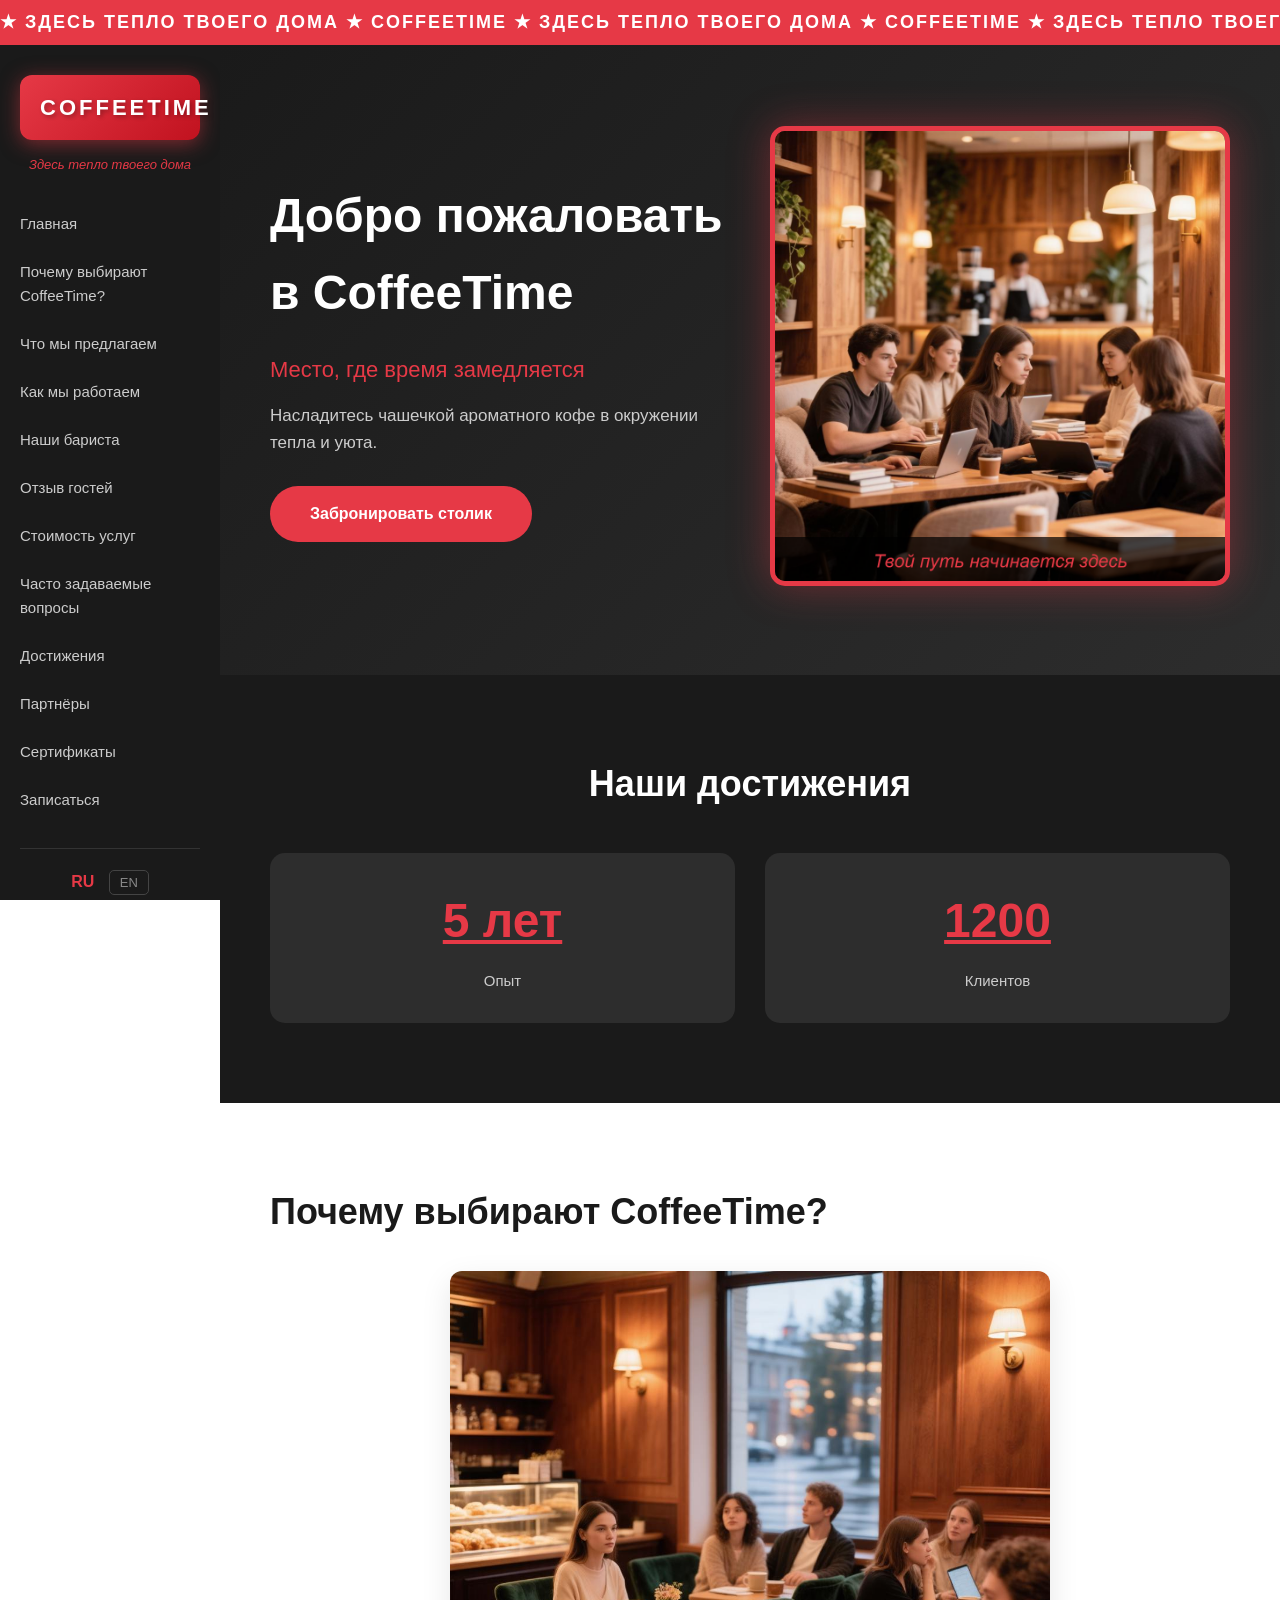
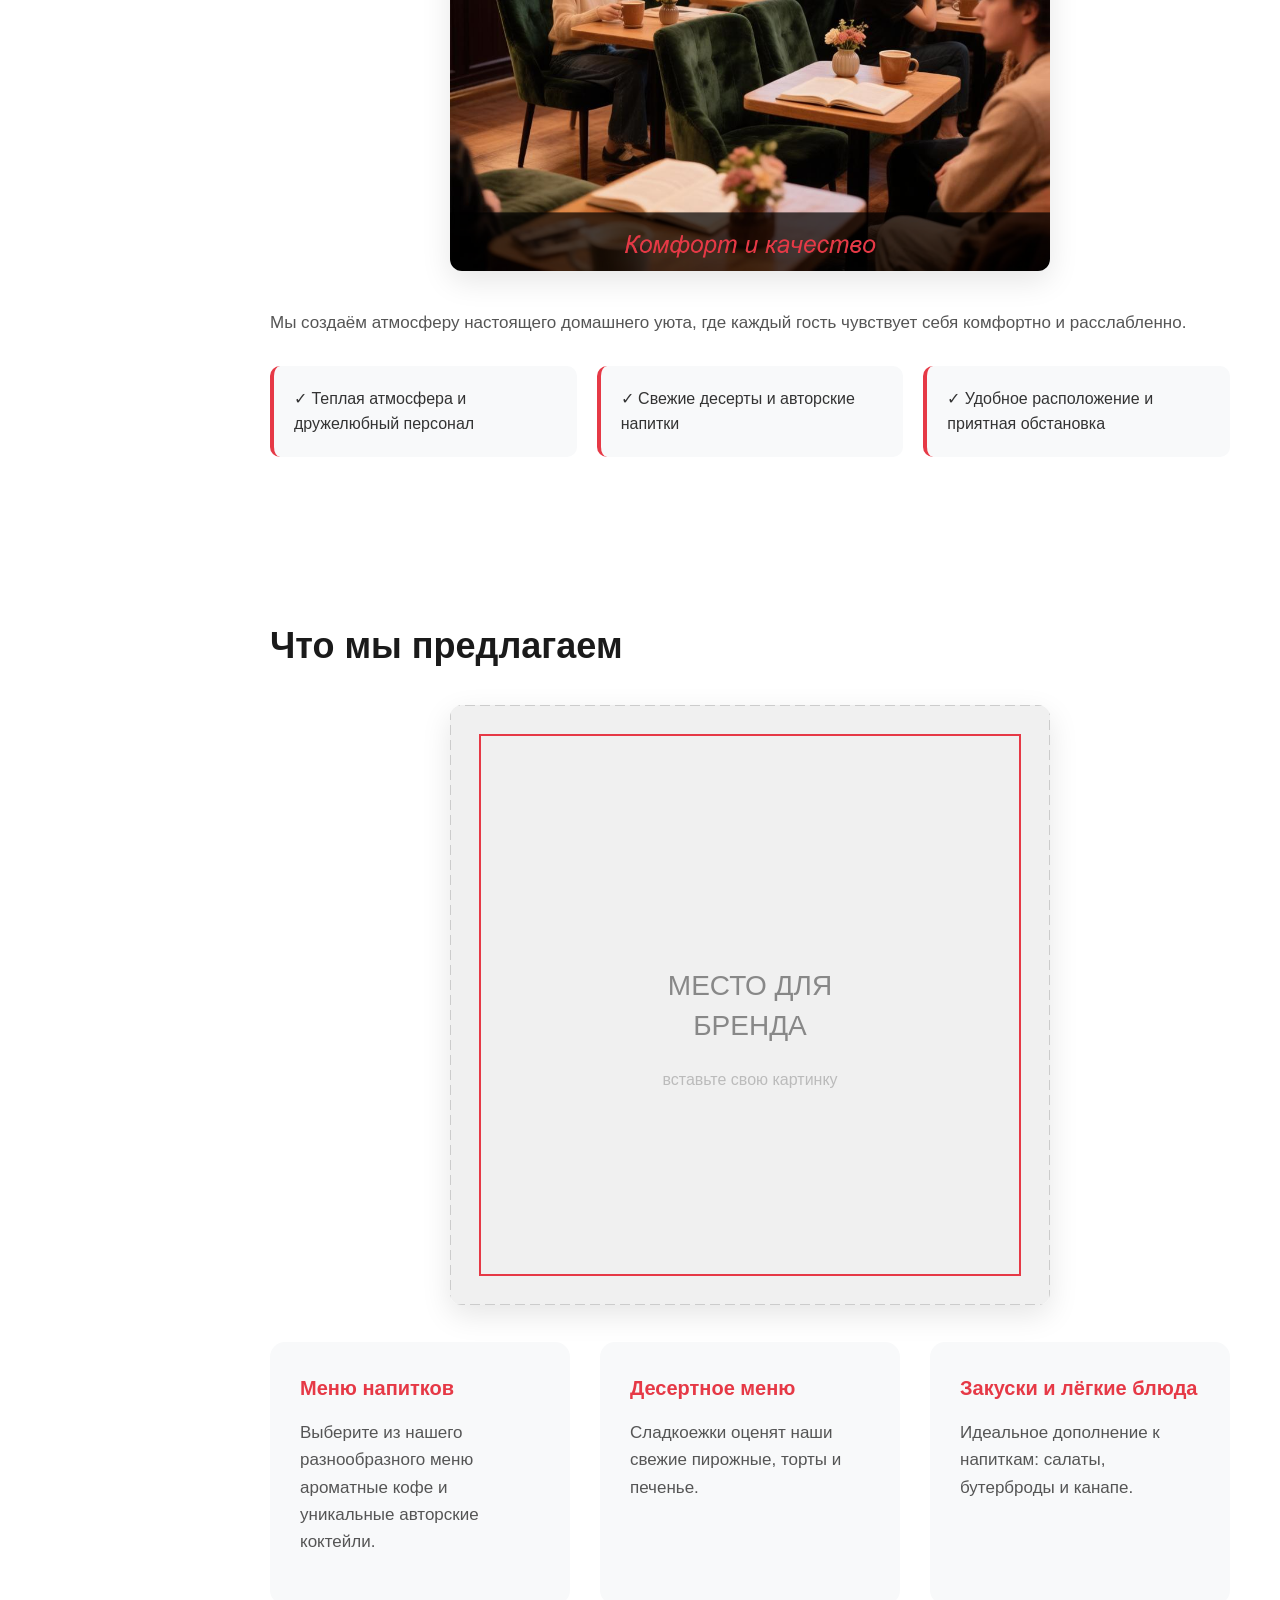
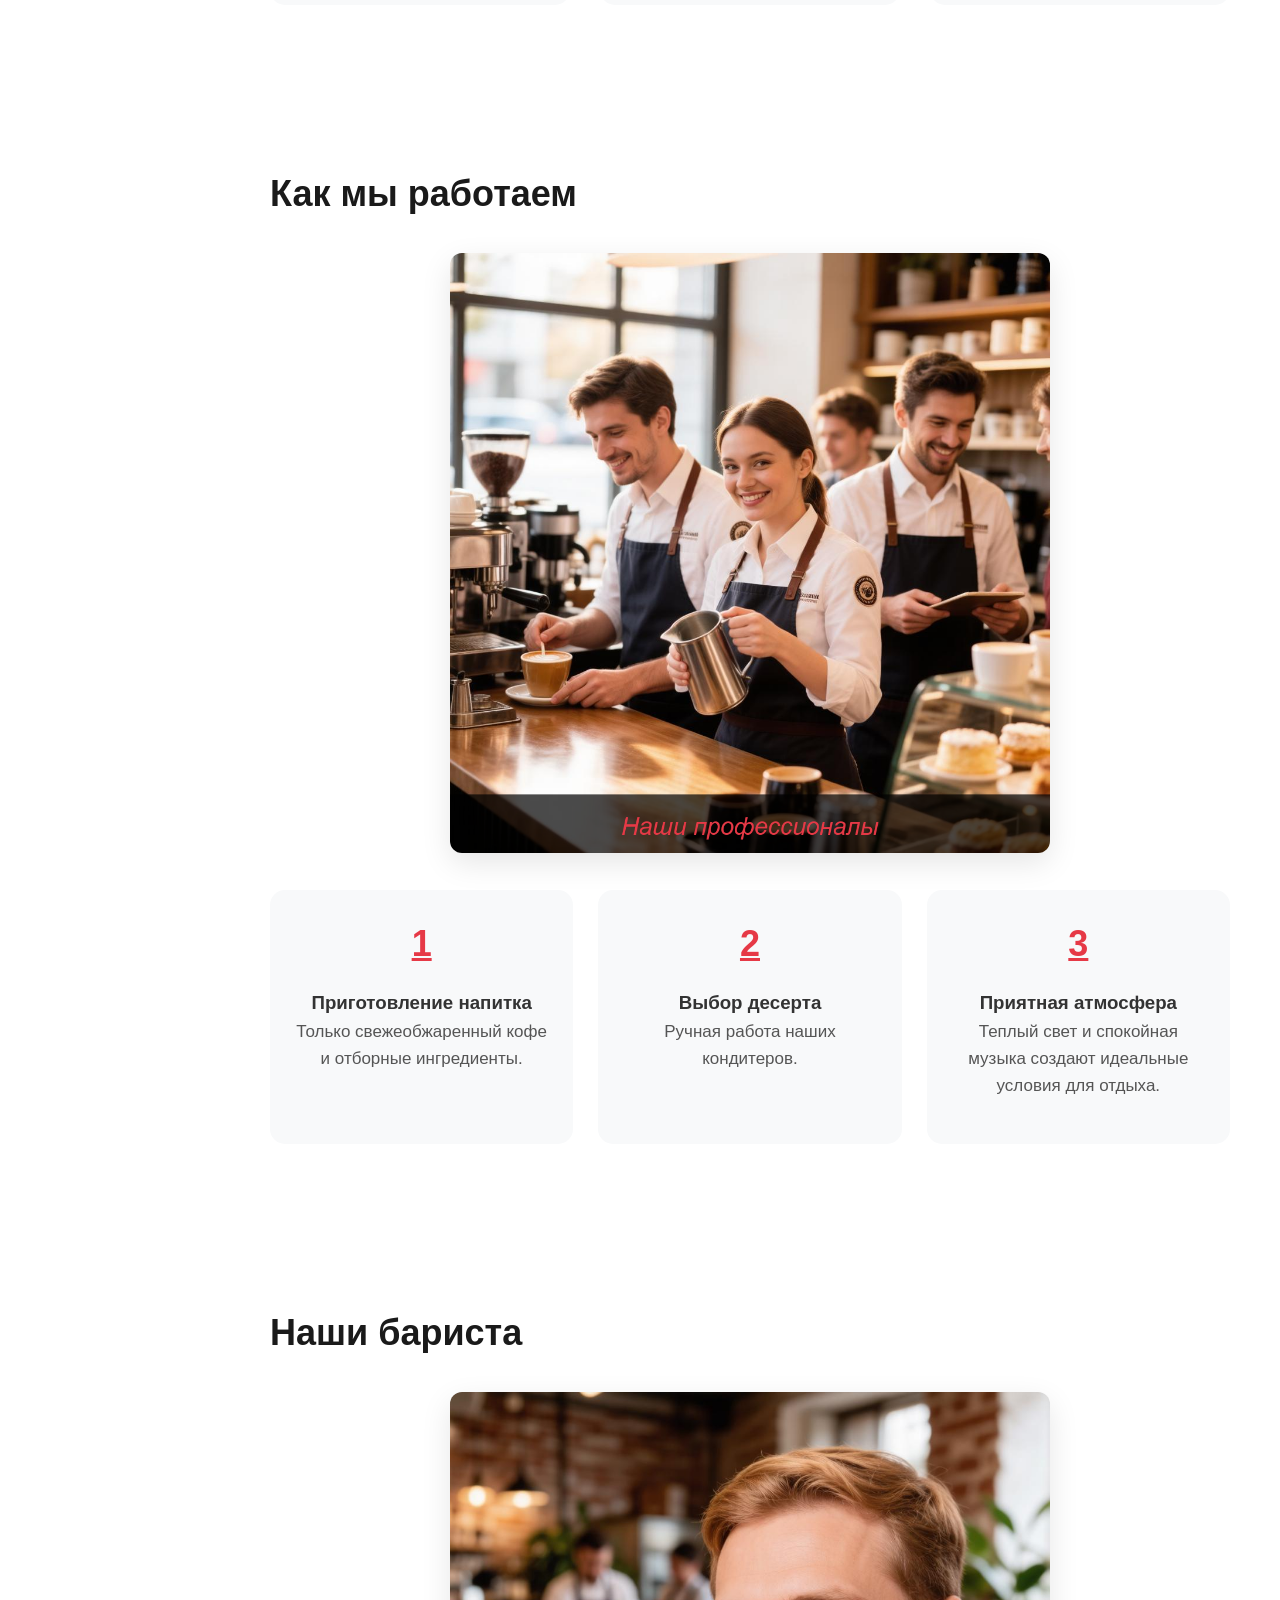
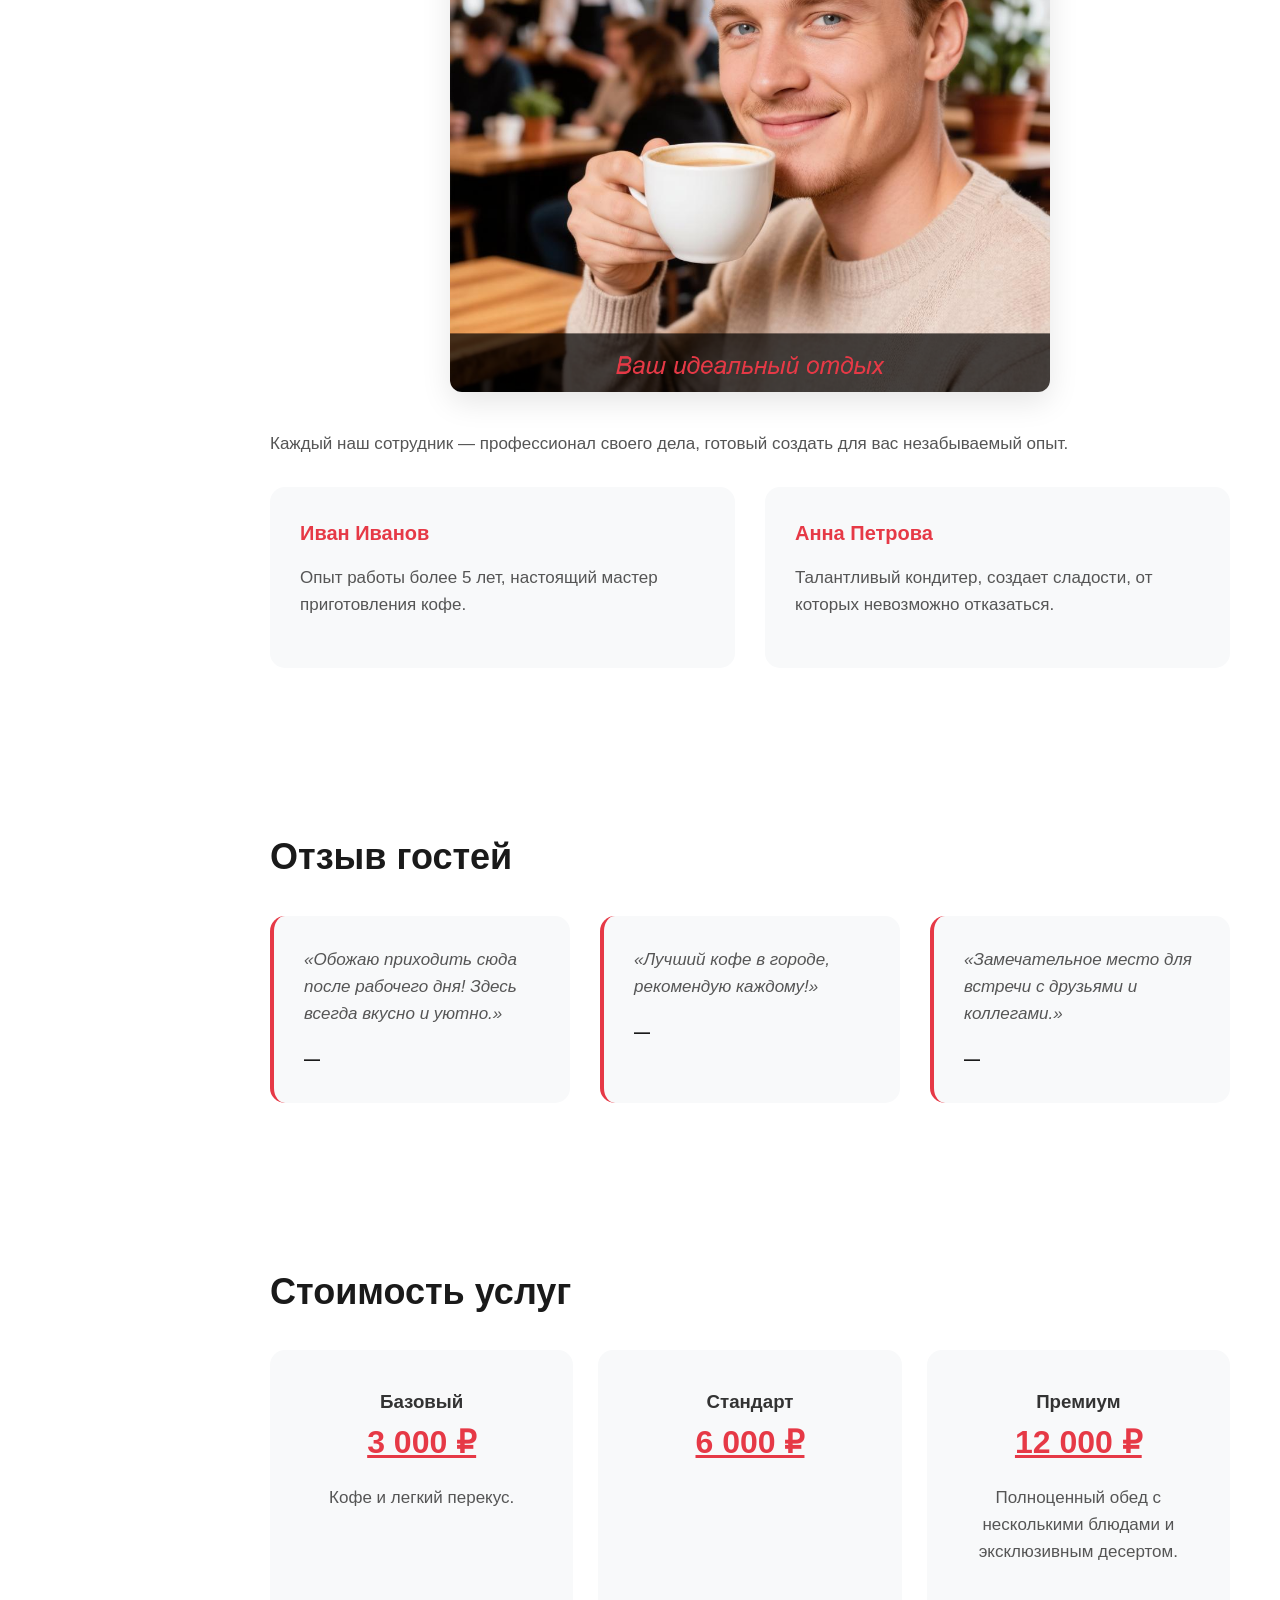
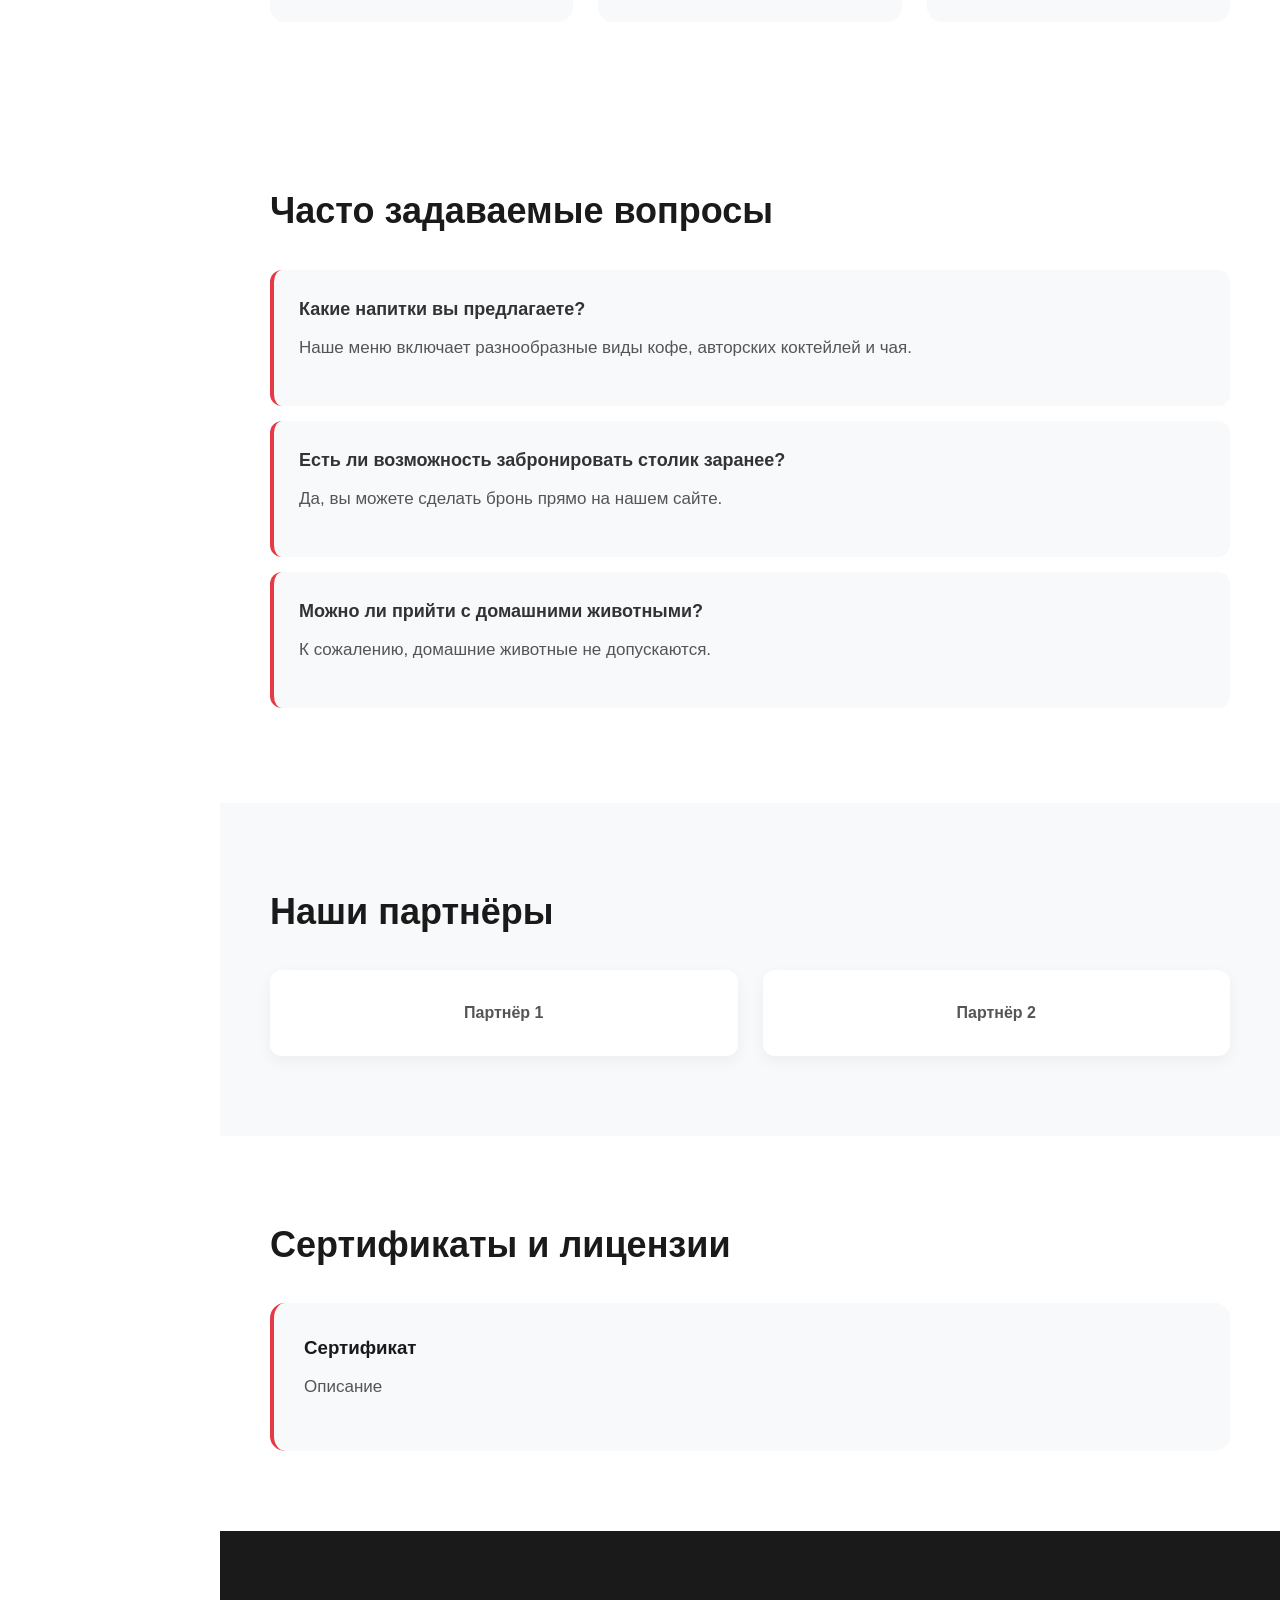
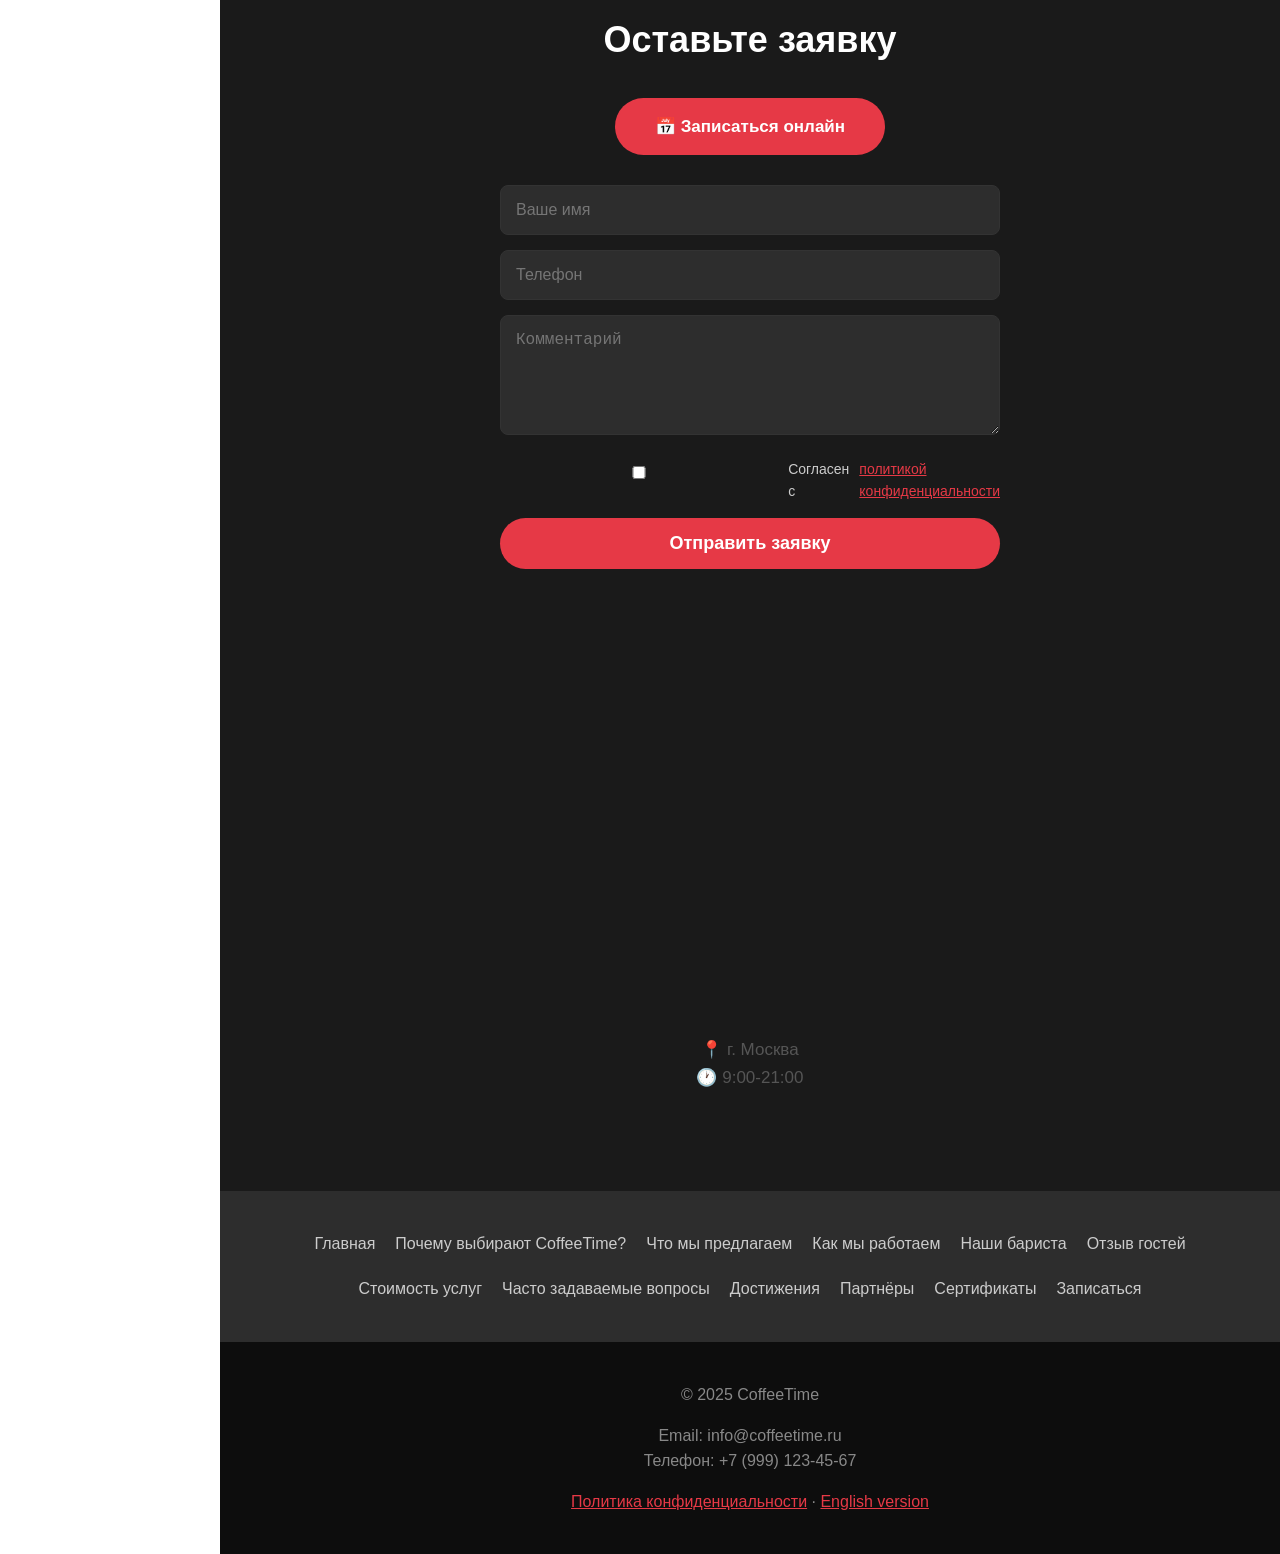
==== index.html @ 86889128 "Deploy" ====
<!DOCTYPE html>
<html lang="ru">
<head>
<meta charset="UTF-8">
<meta name="viewport" content="width=device-width, initial-scale=1.0">
<title>Кофейня CoffeeTime — уют и вкусные напитки</title>
<meta name="description" content="Уютная кофейня CoffeeTime приглашает насладиться ароматным кофе и свежими десертами.">
<link rel="icon" href="favicon.svg" type="image/svg+xml">
<link rel="stylesheet" href="style.css">
</head>
<body>

    <div class="ticker-wrap">
        <div class="ticker">
            <span class="ticker-item">★ Здесь тепло твоего дома ★ CoffeeTime ★ Здесь тепло твоего дома ★ CoffeeTime ★ Здесь тепло твоего дома ★ CoffeeTime </span>
            <span class="ticker-item">★ Здесь тепло твоего дома ★ CoffeeTime ★ Здесь тепло твоего дома ★ CoffeeTime ★ Здесь тепло твоего дома ★ CoffeeTime </span>
        </div>
    </div>
<aside class="sidebar">
<div class="sidebar-brand-box">
    <span class="sidebar-brand-name">CoffeeTime</span>
</div>
<div class="sidebar-slogan">Здесь тепло твоего дома</div>
<ul class="sidebar-menu"><li><a href="#hero">Главная</a></li><li><a href="#about">Почему выбирают CoffeeTime?</a></li><li><a href="#services">Что мы предлагаем</a></li><li><a href="#process">Как мы работаем</a></li><li><a href="#team">Наши бариста</a></li><li><a href="#testimonials">Отзыв гостей</a></li><li><a href="#pricing">Стоимость услуг</a></li><li><a href="#faq">Часто задаваемые вопросы</a></li><li><a href="#achievements">Достижения</a></li><li><a href="#partners">Партнёры</a></li><li><a href="#certificates">Сертификаты</a></li><li><a href="#contact">Записаться</a></li></ul>
<div class="lang-switch">
    <span class="lang-current">RU</span>
    <a href="en.html" class="lang-btn" title="English version">EN</a>
</div>
</aside>
<main class="main-content">
<section class="hero" id="hero">
<div class="hero-content">
<h1>Добро пожаловать в CoffeeTime</h1>
<p class="subtitle">Место, где время замедляется</p>
<p class="description">Насладитесь чашечкой ароматного кофе в окружении тепла и уюта.</p>
<a href="#contact" class="cta-button">Забронировать столик</a>
</div>
<div class="hero-img-wrap"><img src="images/hero.png" alt="Hero" class="hero-img"></div>
</section>
<section id="achievements" class="section achievements"><h2>Наши достижения</h2><div class="ach-grid"><div class="ach-card"><div class="ach-num"><span class="highlight">5 лет</span></div><div class="ach-label">Опыт</div></div><div class="ach-card"><div class="ach-num"><span class="highlight">1200</span></div><div class="ach-label">Клиентов</div></div></div></section>
<section id="about" class="section"><div class="section-content"><h2>Почему выбирают CoffeeTime?</h2><div class="img-wrap"><img src="images/about.png" alt="Почему выбирают CoffeeTime?" class="section-img"></div><p>Мы создаём атмосферу настоящего домашнего уюта, где каждый гость чувствует себя комфортно и расслабленно.</p><ul class="features"><li>✓ Теплая атмосфера и дружелюбный персонал</li><li>✓ Свежие десерты и авторские напитки</li><li>✓ Удобное расположение и приятная обстановка</li></ul></div></section><section id="services" class="section"><div class="section-content"><h2>Что мы предлагаем</h2><div class="img-wrap"><img src="images/services_placeholder.svg" alt="Что мы предлагаем" class="section-img"></div><p></p><div class="items-grid"><div class="item"><h3>Меню напитков</h3><p>Выберите из нашего разнообразного меню ароматные кофе и уникальные авторские коктейли.</p></div><div class="item"><h3>Десертное меню</h3><p>Сладкоежки оценят наши свежие пирожные, торты и печенье.</p></div><div class="item"><h3>Закуски и лёгкие блюда</h3><p>Идеальное дополнение к напиткам: салаты, бутерброды и канапе.</p></div></div></div></section><section id="process" class="section"><div class="section-content"><h2>Как мы работаем</h2><div class="img-wrap"><img src="images/team.png" alt="Как мы работаем" class="section-img"></div><p></p><div class="process-grid"><div class="process-step"><div class="step-num"><span class="highlight">1</span></div><h3>Приготовление напитка</h3><p>Только свежеобжаренный кофе и отборные ингредиенты.</p></div><div class="process-step"><div class="step-num"><span class="highlight">2</span></div><h3>Выбор десерта</h3><p>Ручная работа наших кондитеров.</p></div><div class="process-step"><div class="step-num"><span class="highlight">3</span></div><h3>Приятная атмосфера</h3><p>Теплый свет и спокойная музыка создают идеальные условия для отдыха.</p></div></div></div></section><section id="team" class="section"><div class="section-content"><h2>Наши бариста</h2><div class="img-wrap"><img src="images/result.png" alt="Наши бариста" class="section-img"></div><p>Каждый наш сотрудник — профессионал своего дела, готовый создать для вас незабываемый опыт.</p><div class="items-grid"><div class="item"><h3>Иван Иванов</h3><p>Опыт работы более 5 лет, настоящий мастер приготовления кофе.</p></div><div class="item"><h3>Анна Петрова</h3><p>Талантливый кондитер, создает сладости, от которых невозможно отказаться.</p></div></div></div></section><section id="testimonials" class="section"><div class="section-content"><h2>Отзыв гостей</h2><p></p><div class="items-grid"><div class="item testimonial"><p>«Обожаю приходить сюда после рабочего дня! Здесь всегда вкусно и уютно.»</p><strong>— </strong></div><div class="item testimonial"><p>«Лучший кофе в городе, рекомендую каждому!»</p><strong>— </strong></div><div class="item testimonial"><p>«Замечательное место для встречи с друзьями и коллегами.»</p><strong>— </strong></div></div></div></section><section id="pricing" class="section"><div class="section-content"><h2>Стоимость услуг</h2><p></p><div class="pricing-grid"><div class="price-card"><h3>Базовый</h3><div class="price"><span class="highlight">3 000 ₽</span></div><p>Кофе и легкий перекус.</p></div><div class="price-card"><h3>Стандарт</h3><div class="price"><span class="highlight">6 000 ₽</span></div><p></p></div><div class="price-card"><h3>Премиум</h3><div class="price"><span class="highlight">12 000 ₽</span></div><p>Полноценный обед с несколькими блюдами и эксклюзивным десертом.</p></div></div></div></section><section id="faq" class="section"><div class="section-content"><h2>Часто задаваемые вопросы</h2><p></p><div class="faq-list"><div class="faq-item"><h3>Какие напитки вы предлагаете?</h3><p>Наше меню включает разнообразные виды кофе, авторских коктейлей и чая.</p></div><div class="faq-item"><h3>Есть ли возможность забронировать столик заранее?</h3><p>Да, вы можете сделать бронь прямо на нашем сайте.</p></div><div class="faq-item"><h3>Можно ли прийти с домашними животными?</h3><p>К сожалению, домашние животные не допускаются.</p></div></div></div></section>
<section id="partners" class="section partners"><h2>Наши партнёры</h2><div class="partners-grid"><div class="partner-logo">Партнёр 1</div><div class="partner-logo">Партнёр 2</div></div></section>
<section id="certificates" class="section certificates"><h2>Сертификаты и лицензии</h2><div class="certs-grid"><div class="cert-item"><h3>Сертификат</h3><p>Описание</p></div></div></section>
<section id="contact" class="section contact">
<h2>Оставьте заявку</h2>
<p class="calendly-link"><a href="https://calendly.com/" target="_blank" class="cta-button">📅 Записаться онлайн</a></p>
<form id="contact-form">
<input type="text" placeholder="Ваше имя" required>
<input type="tel" placeholder="Телефон" required>
<textarea placeholder="Комментарий"></textarea>
<label class="checkbox-label"><input type="checkbox" required> Согласен с <a href="privacy.html" target="_blank">политикой конфиденциальности</a></label>
<button type="submit">Отправить заявку</button>
</form>
<div class="map-wrap"><iframe src="https://yandex.ru/map-widget/v1/?text=Москва" width="100%" height="400" frameborder="0"></iframe></div>
<p class="contact-info">📍 г. Москва<br>🕐 9:00-21:00</p>
</section>
<nav class="bottom-menu"><ul><li><a href="#hero">Главная</a></li><li><a href="#about">Почему выбирают CoffeeTime?</a></li><li><a href="#services">Что мы предлагаем</a></li><li><a href="#process">Как мы работаем</a></li><li><a href="#team">Наши бариста</a></li><li><a href="#testimonials">Отзыв гостей</a></li><li><a href="#pricing">Стоимость услуг</a></li><li><a href="#faq">Часто задаваемые вопросы</a></li><li><a href="#achievements">Достижения</a></li><li><a href="#partners">Партнёры</a></li><li><a href="#certificates">Сертификаты</a></li><li><a href="#contact">Записаться</a></li></ul></nav>
<footer>
<p>© 2025 CoffeeTime</p>
<div class="contacts"><p>Email: info@coffeetime.ru</p><p>Телефон: +7 (999) 123-45-67</p></div>
<p class="privacy-link"><a href="privacy.html">Политика конфиденциальности</a> · <a href="en.html">English version</a></p>
</footer>
</main>
<script src="script.js"></script>
</body>
</html>
---- style.css ----
* { margin: 0; padding: 0; box-sizing: border-box; }
body { font-family: 'Segoe UI', sans-serif; line-height: 1.6; color: #333; background: #fff; padding-top: 45px; }

/* Бегающая строка */
.ticker-wrap { position: fixed; top: 0; left: 0; width: 100%; height: 45px; background: #e63946; overflow: hidden; z-index: 999; display: flex; align-items: center; }
.ticker { display: flex; white-space: nowrap; animation: ticker-scroll 25s linear infinite; }
.ticker-item { display: inline-block; padding-right: 40px; color: #fff; font-weight: bold; font-size: 18px; letter-spacing: 2px; text-transform: uppercase; }
@keyframes ticker-scroll {
    0% { transform: translateX(0); }
    100% { transform: translateX(-50%); }
}

.sidebar { position: fixed; left: 0; top: 45px; width: 220px; height: calc(100vh - 45px); background: #1a1a1a; color: #fff; padding: 30px 20px; overflow-y: auto; z-index: 100; }

/* Бренд — выделен в фигуре */
.sidebar-brand-box {
    background: linear-gradient(135deg, #e63946, #c1121f);
    padding: 15px 20px;
    border-radius: 12px;
    text-align: center;
    margin-bottom: 15px;
    box-shadow: 0 4px 20px rgba(230, 57, 70, 0.5);
    animation: pulse-brand 3s ease-in-out infinite;
}
.sidebar-brand-name {
    color: #fff;
    font-size: 22px;
    font-weight: 900;
    letter-spacing: 3px;
    text-transform: uppercase;
    text-shadow: 2px 2px 4px rgba(0,0,0,0.3);
}
@keyframes pulse-brand {
    0%, 100% { box-shadow: 0 4px 20px rgba(230, 57, 70, 0.5); }
    50% { box-shadow: 0 4px 30px rgba(230, 57, 70, 0.9); }
}
.sidebar-slogan { color: #e63946; font-style: italic; font-size: 13px; text-align: center; margin-bottom: 30px; }

.sidebar-menu { list-style: none; }
.sidebar-menu li { margin-bottom: 12px; }
.sidebar-menu a { color: #ccc; text-decoration: none; font-size: 15px; display: block; padding: 6px 0; }
.sidebar-menu a:hover { color: #e63946; }

.lang-switch { margin-top: 30px; text-align: center; padding-top: 20px; border-top: 1px solid #333; }
.lang-current { color: #e63946; font-weight: bold; margin-right: 10px; }
.lang-btn { color: #888; text-decoration: none; padding: 4px 10px; border: 1px solid #444; border-radius: 5px; font-size: 13px; }
.lang-btn:hover { color: #e63946; border-color: #e63946; }

.main-content { margin-left: 220px; }
.hero { display: grid; grid-template-columns: 1fr 1fr; gap: 40px; padding: 80px 50px; background: linear-gradient(135deg, #1a1a1a 0%, #2d2d2d 100%); color: #fff; align-items: center; min-height: 70vh; }
.hero-content h1 { font-size: 48px; margin-bottom: 20px; }
.hero-content .subtitle { font-size: 22px; color: #e63946; margin-bottom: 15px; font-weight: 500; }
.hero-content .description { font-size: 17px; color: #ccc; margin-bottom: 30px; }
.hero-img-wrap { text-align: center; }
.hero-img { width: 100%; max-width: 500px; border: 5px solid #e63946; box-shadow: 0 0 40px rgba(230,57,70,0.4); border-radius: 15px; }
.cta-button { display: inline-block; background: #e63946; color: #fff; padding: 15px 40px; border-radius: 30px; text-decoration: none; font-weight: bold; transition: all 0.3s; }
.cta-button:hover { background: #c1121f; transform: scale(1.05); }
.section { padding: 80px 50px; max-width: 1100px; }
.section h2 { font-size: 36px; margin-bottom: 30px; color: #1a1a1a; }
.section p { font-size: 17px; color: #555; margin-bottom: 20px; }
.img-wrap { text-align: center; margin: 30px 0; }
.section-img { max-width: 600px; width: 100%; border-radius: 12px; box-shadow: 0 10px 30px rgba(0,0,0,0.1); }
.features { list-style: none; display: grid; grid-template-columns: repeat(auto-fit, minmax(250px, 1fr)); gap: 20px; margin-top: 30px; }
.features li { background: #f8f9fa; padding: 20px; border-radius: 10px; border-left: 4px solid #e63946; font-weight: 500; }
.items-grid { display: grid; grid-template-columns: repeat(auto-fit, minmax(280px, 1fr)); gap: 30px; margin-top: 30px; }
.item { background: #f8f9fa; padding: 30px; border-radius: 15px; }
.item h3 { color: #e63946; margin-bottom: 15px; font-size: 20px; }
.testimonial { border-left: 4px solid #e63946; font-style: italic; }
.testimonial strong { display: block; margin-top: 10px; color: #1a1a1a; font-style: normal; }
.process-grid { display: grid; grid-template-columns: repeat(auto-fit, minmax(200px, 1fr)); gap: 25px; margin-top: 30px; }
.process-step { background: #f8f9fa; padding: 25px; border-radius: 15px; text-align: center; }
.step-num { font-size: 36px; font-weight: bold; color: #e63946; margin-bottom: 15px; }
.pricing-grid { display: grid; grid-template-columns: repeat(auto-fit, minmax(250px, 1fr)); gap: 25px; margin-top: 30px; }
.price-card { background: #f8f9fa; padding: 35px 25px; border-radius: 15px; text-align: center; border: 2px solid transparent; }
.price-card:hover { border-color: #e63946; }
.price { font-size: 32px; font-weight: bold; color: #e63946; margin-bottom: 15px; }
.faq-list { margin-top: 30px; }
.faq-item { background: #f8f9fa; padding: 25px; border-radius: 12px; margin-bottom: 15px; border-left: 4px solid #e63946; }
.faq-item h3 { margin-bottom: 10px; font-size: 18px; }
.highlight { color: #e63946; font-weight: bold; text-decoration: underline; }
.achievements { background: #1a1a1a; color: #fff; max-width: 100%; }
.achievements h2 { color: #fff; text-align: center; }
.ach-grid { display: grid; grid-template-columns: repeat(auto-fit, minmax(180px, 1fr)); gap: 30px; margin-top: 40px; }
.ach-card { text-align: center; padding: 30px 20px; background: #2d2d2d; border-radius: 15px; }
.ach-num { font-size: 48px; font-weight: bold; color: #e63946; margin-bottom: 10px; }
.ach-label { color: #ccc; font-size: 15px; }
.partners { background: #f8f9fa; max-width: 100%; }
.partners-grid { display: grid; grid-template-columns: repeat(auto-fit, minmax(180px, 1fr)); gap: 25px; margin-top: 30px; }
.partner-logo { background: #fff; padding: 30px; border-radius: 12px; text-align: center; font-weight: bold; color: #555; box-shadow: 0 5px 15px rgba(0,0,0,0.05); }
.certificates { max-width: 1100px; }
.certs-grid { display: grid; grid-template-columns: repeat(auto-fit, minmax(280px, 1fr)); gap: 25px; margin-top: 30px; }
.cert-item { background: #f8f9fa; padding: 30px; border-radius: 15px; border-left: 4px solid #e63946; }
.cert-item h3 { color: #1a1a1a; margin-bottom: 10px; }
.contact { background: #1a1a1a; color: #fff; max-width: 100%; padding: 80px 50px; }
.contact h2 { color: #fff; text-align: center; }
.calendly-link { text-align: center; margin: 20px 0; }
#contact-form { max-width: 500px; margin: 30px auto 0; }
#contact-form input, #contact-form textarea { width: 100%; padding: 15px; margin-bottom: 15px; border: 1px solid #333; border-radius: 8px; background: #2d2d2d; color: #fff; font-size: 16px; }
#contact-form textarea { height: 120px; }
.checkbox-label { display: flex; align-items: center; gap: 10px; color: #ccc; font-size: 14px; margin-bottom: 15px; }
.checkbox-label a { color: #e63946; }
#contact-form button { background: #e63946; color: #fff; padding: 15px 40px; border: none; border-radius: 30px; cursor: pointer; font-size: 18px; font-weight: bold; width: 100%; }
#contact-form button:hover { background: #c1121f; }
.map-wrap { max-width: 800px; margin: 40px auto 20px; border-radius: 15px; overflow: hidden; }
.contact-info { text-align: center; color: #ccc; margin-top: 20px; }
.bottom-menu { background: #2d2d2d; padding: 40px 50px; }
.bottom-menu ul { display: flex; flex-wrap: wrap; gap: 20px; list-style: none; justify-content: center; }
.bottom-menu a { color: #ccc; text-decoration: none; }
.bottom-menu a:hover { color: #e63946; }
footer { background: #0d0d0d; color: #888; padding: 40px 50px; text-align: center; }
footer .contacts { margin-top: 15px; }
.privacy-link { margin-top: 15px; }
.privacy-link a { color: #e63946; }
@media (max-width: 900px) {
.sidebar { position: static; width: 100%; height: auto; top: 0; }
.sidebar-menu { display: flex; flex-wrap: wrap; gap: 15px; }
.main-content { margin-left: 0; }
.hero { grid-template-columns: 1fr; padding: 40px 20px; }
.hero-content h1 { font-size: 32px; }
.section { padding: 50px 20px; }
.ach-num { font-size: 36px; }
body { padding-top: 0; }
.ticker-wrap { position: relative; }
}
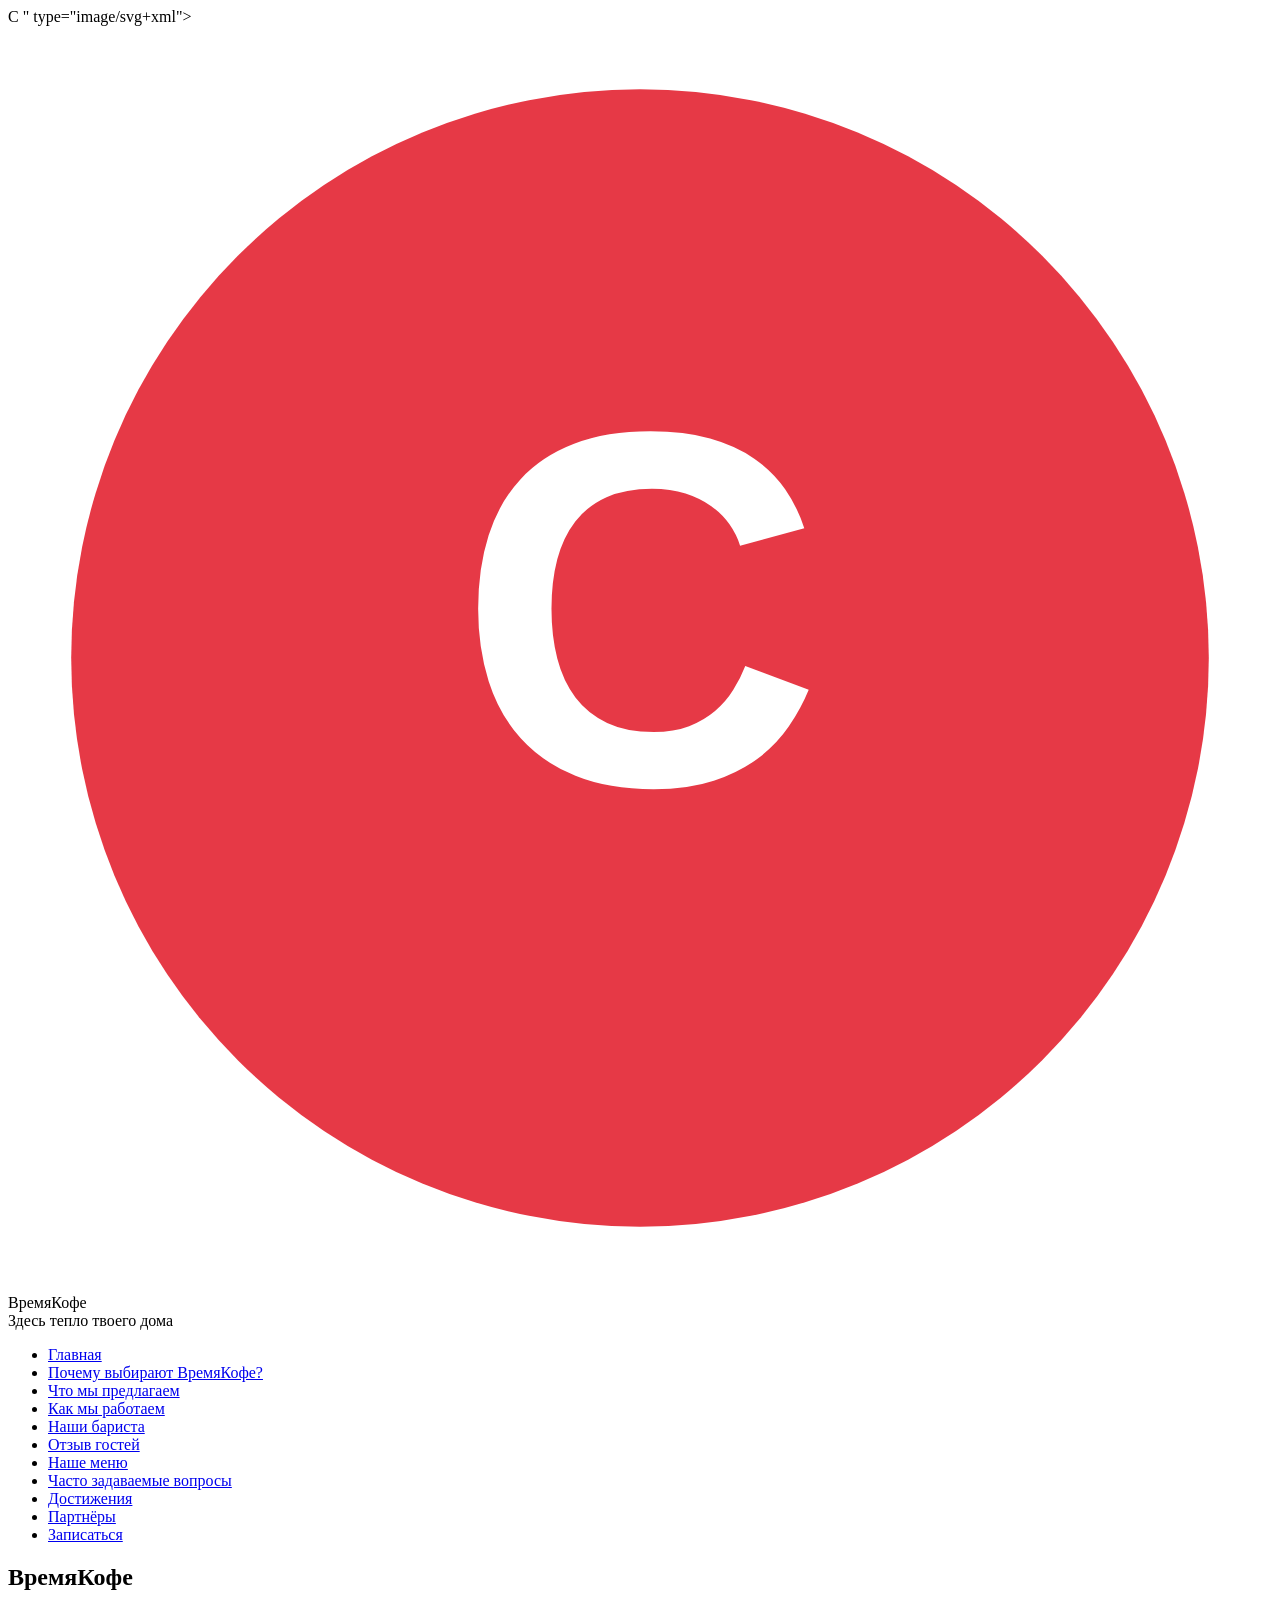
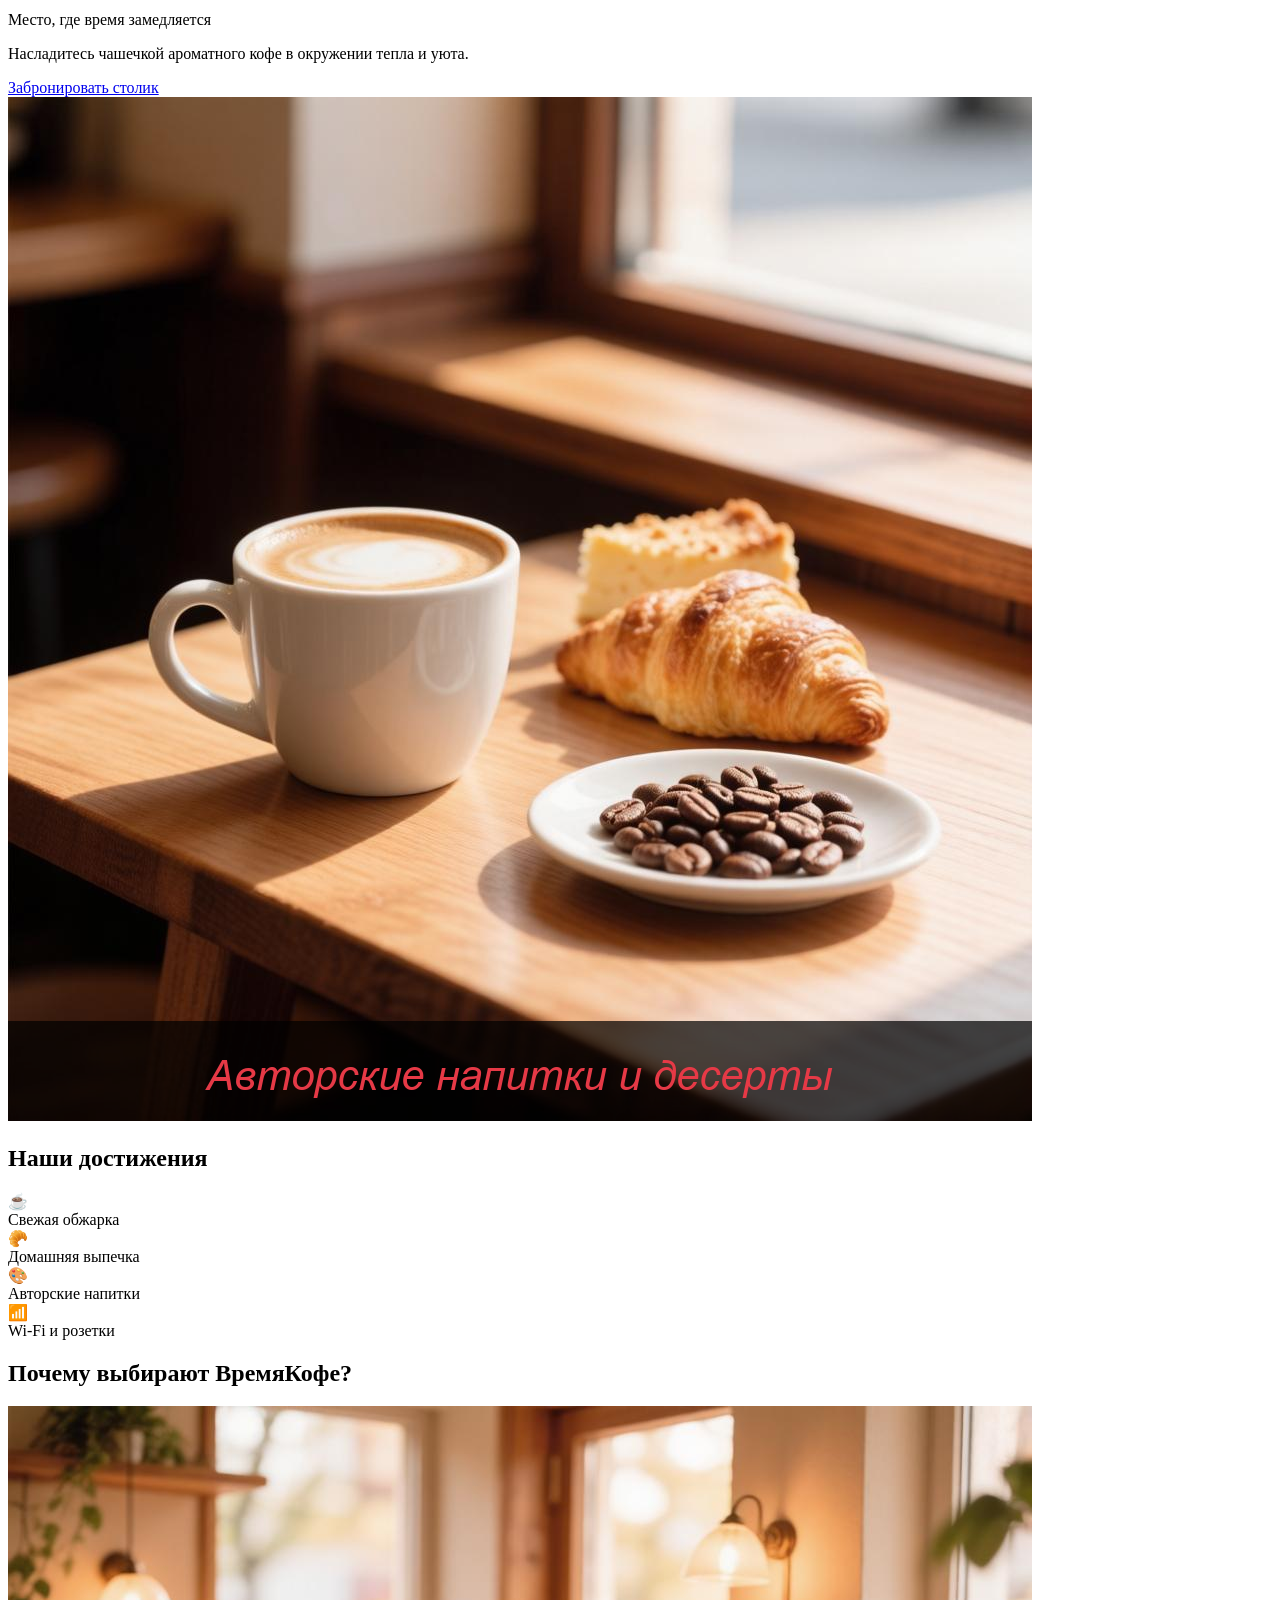
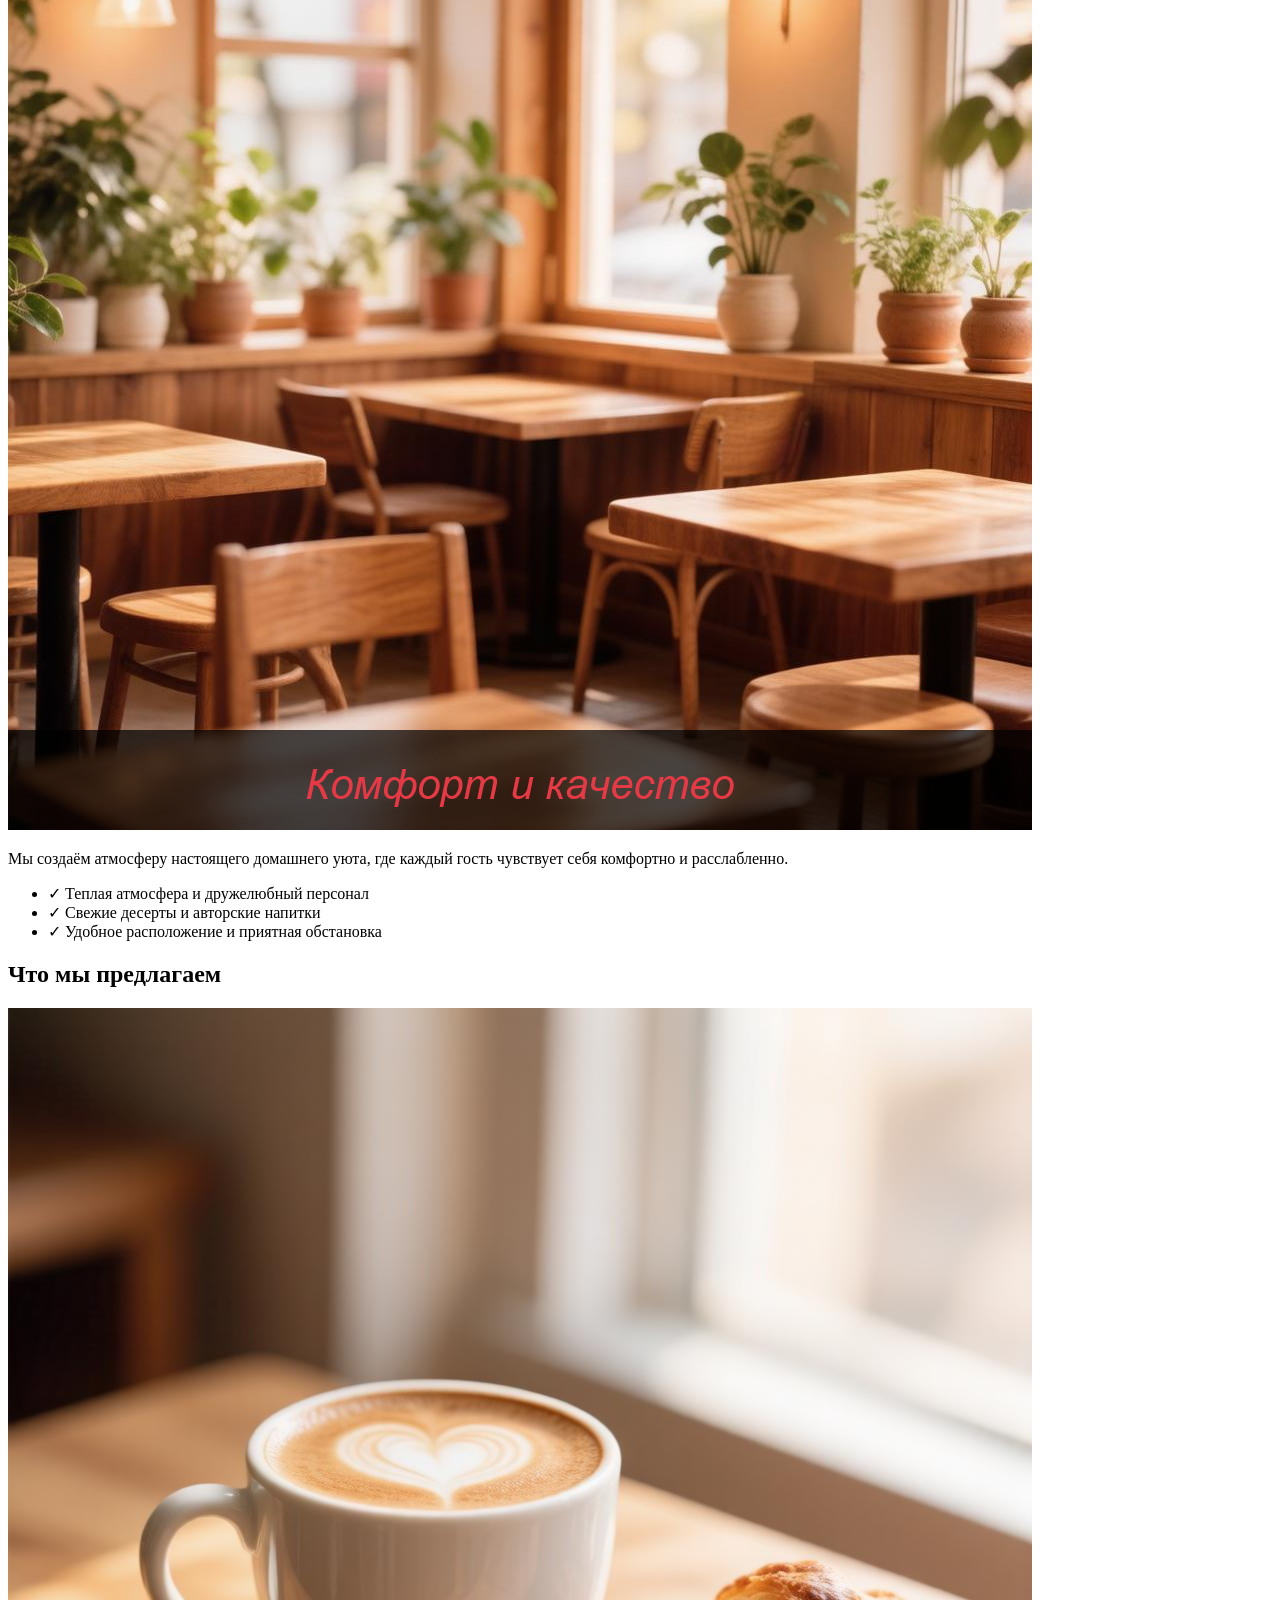
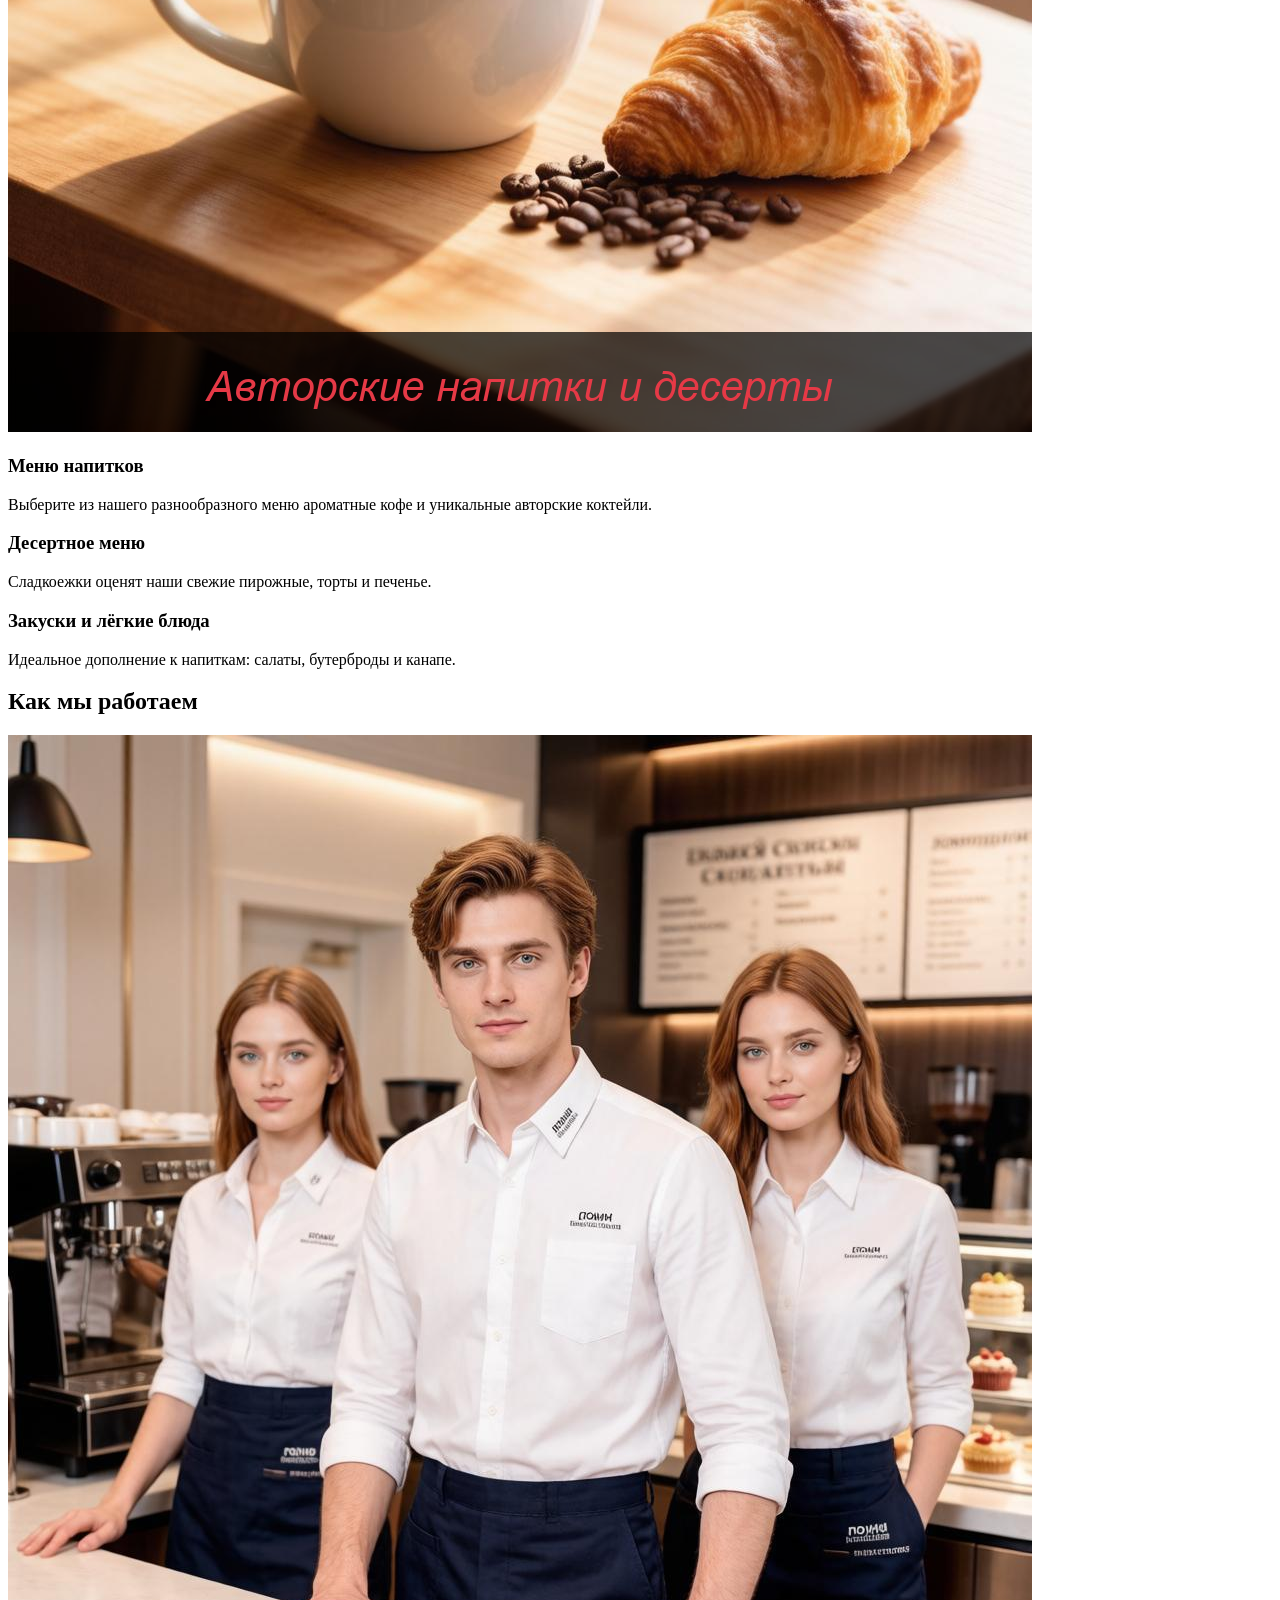
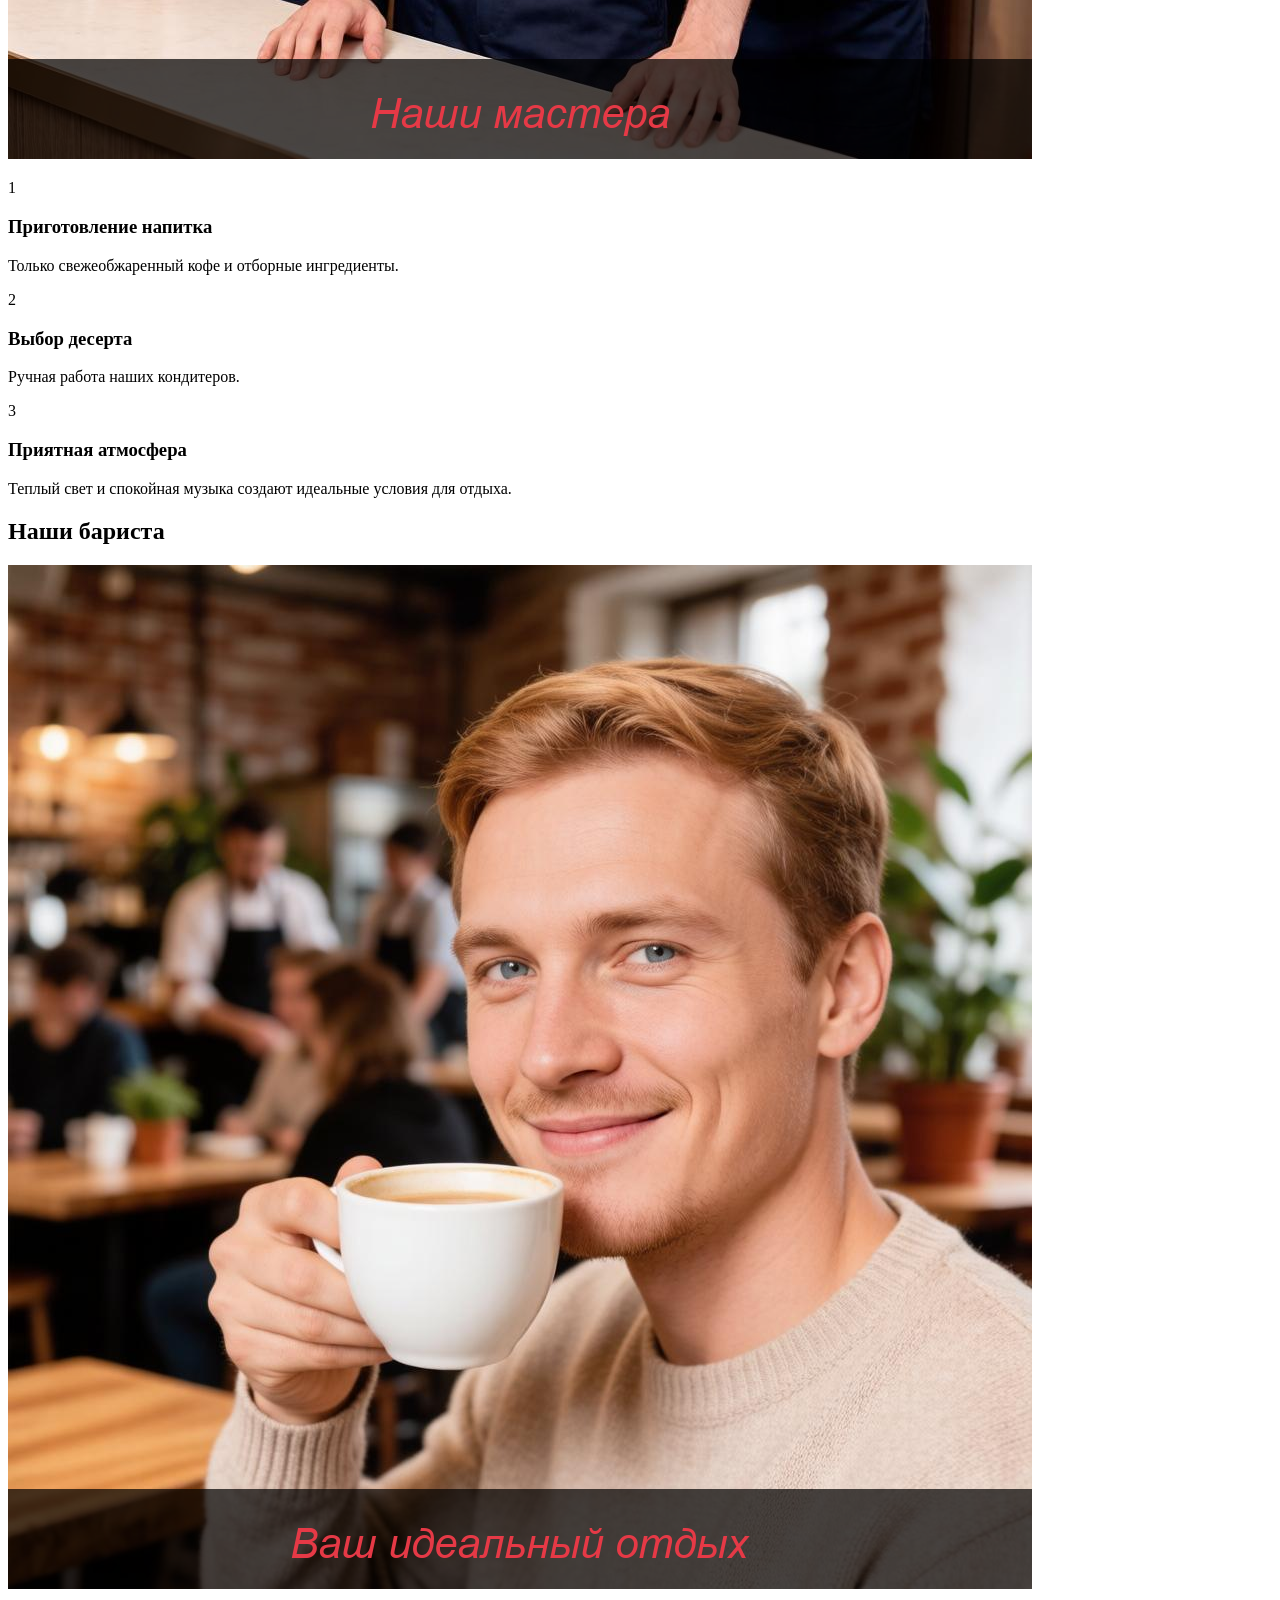
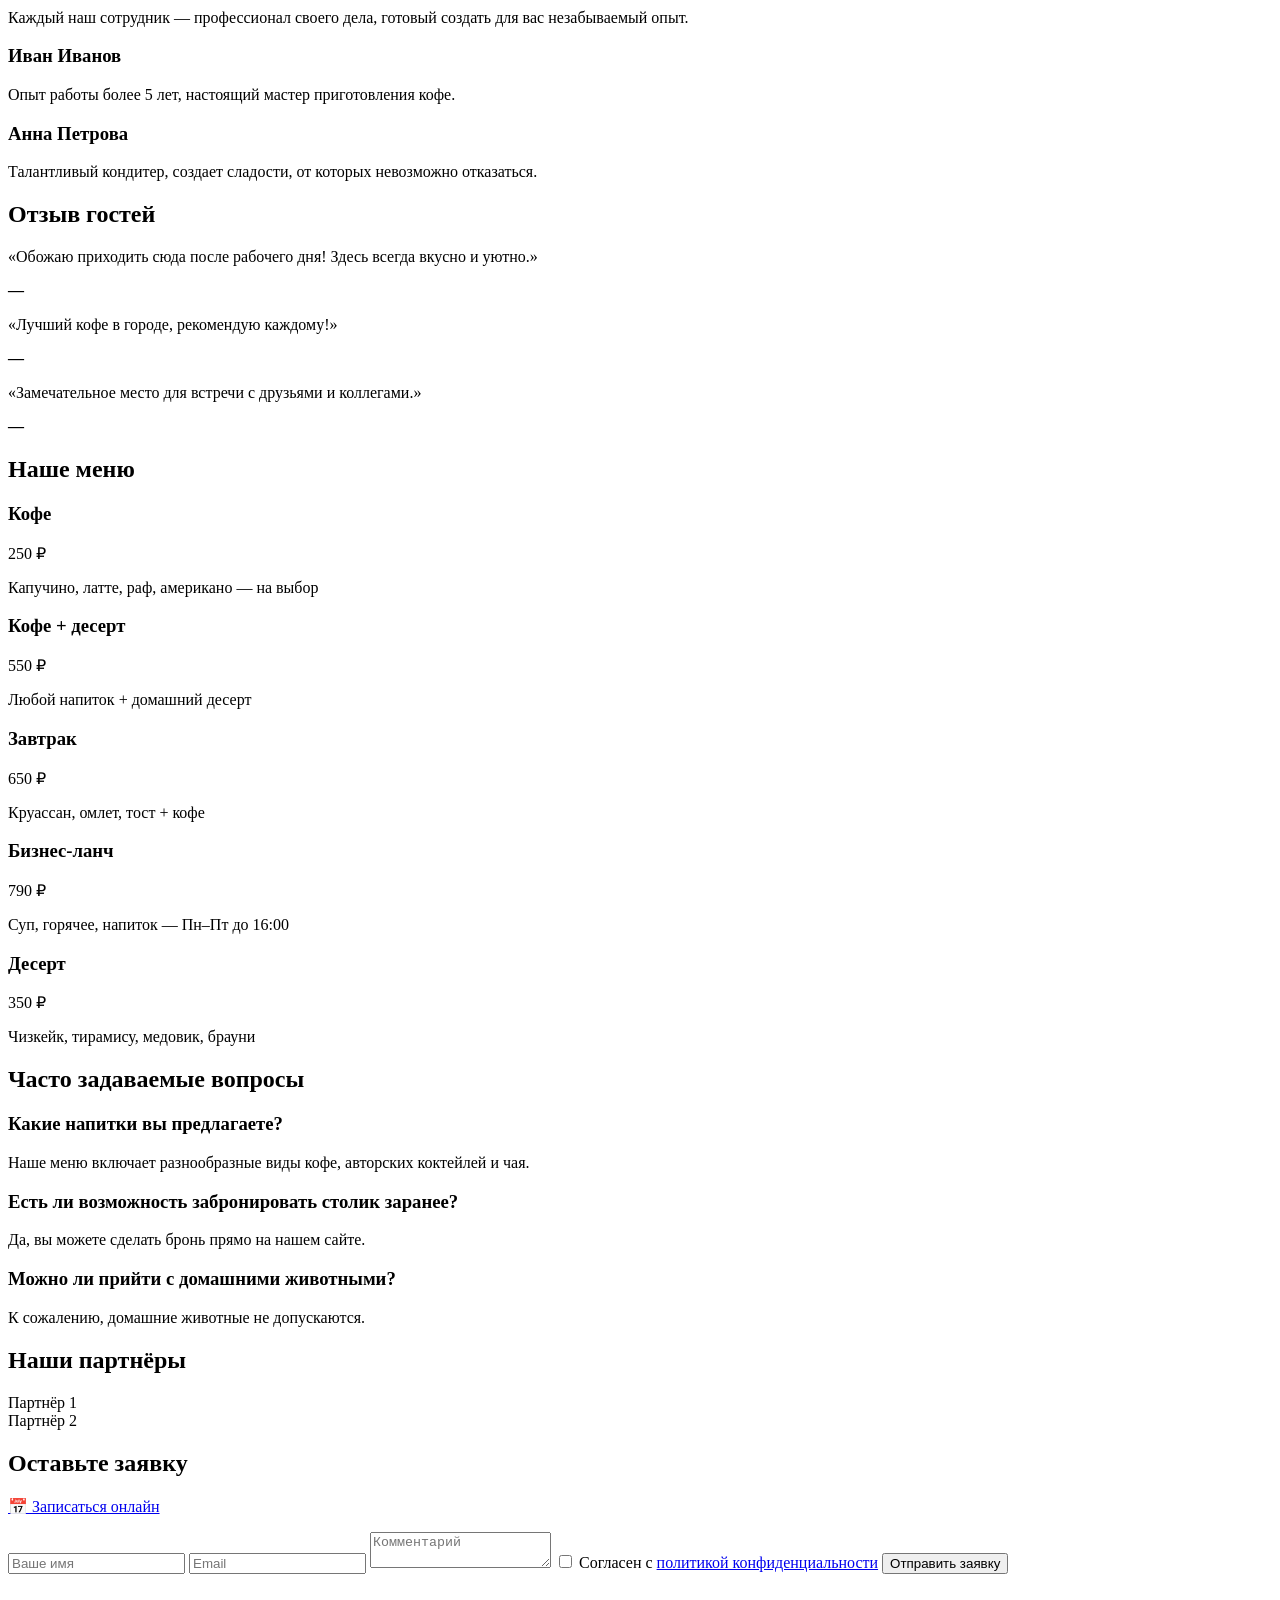
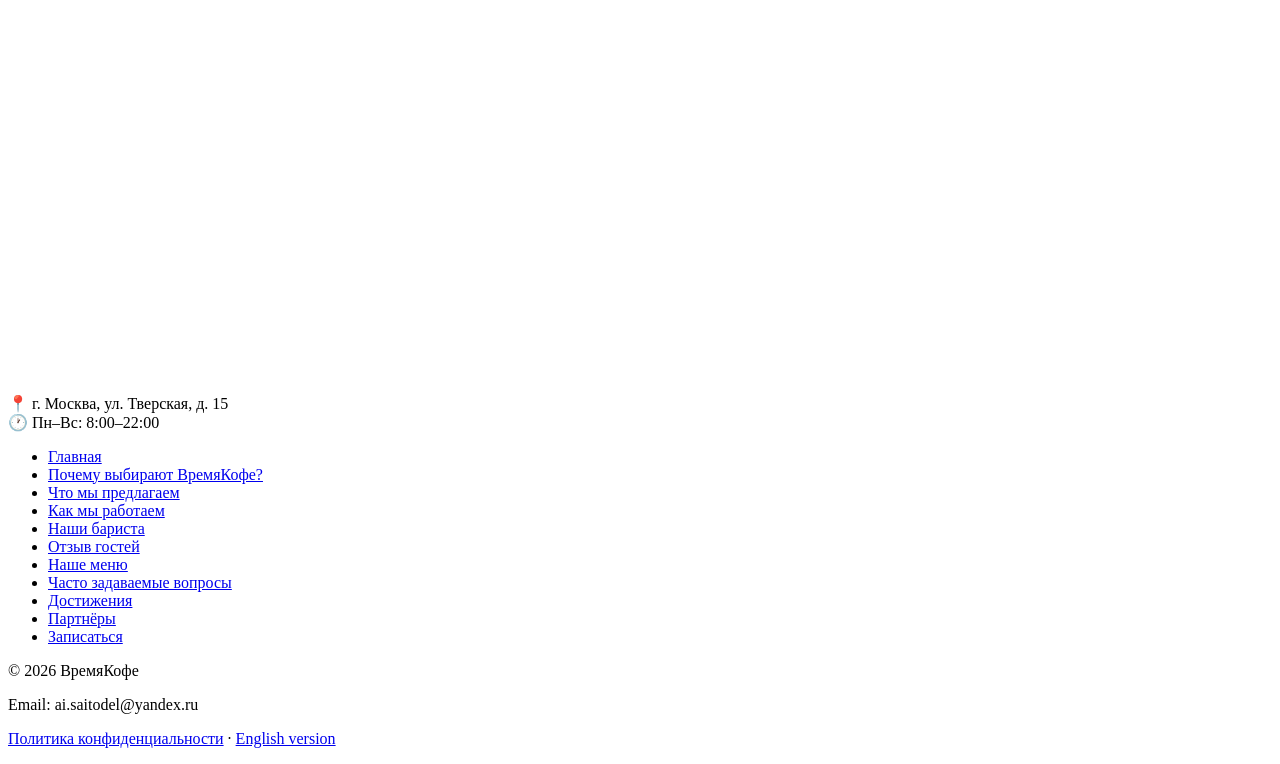
==== commit 68cea7bb: "Deploy" ====
--- a/index.html
+++ b/index.html
@@ -3,61 +3,56 @@
 <head>
 <meta charset="UTF-8">
 <meta name="viewport" content="width=device-width, initial-scale=1.0">
-<title>Кофейня CoffeeTime — уют и вкусные напитки</title>
-<meta name="description" content="Уютная кофейня CoffeeTime приглашает насладиться ароматным кофе и свежими десертами.">
-<link rel="icon" href="favicon.svg" type="image/svg+xml">
+<title>Кофейня ВремяКофе — уют и вкусные напитки</title>
+<meta name="description" content="Уютная кофейня ВремяКофе приглашает насладиться ароматным кофе и свежими десертами.">
+<link rel="icon" href="data:image/svg+xml,<svg xmlns="http://www.w3.org/2000/svg" viewBox="0 0 200 200">
+            <circle cx="100" cy="100" r="90" fill="#e63946" />
+            <text x="100" y="120" font-family="Arial" font-size="80" fill="white" 
+                  text-anchor="middle" font-weight="bold">C</text>
+        </svg>" type="image/svg+xml">
 <link rel="stylesheet" href="style.css">
 </head>
 <body>
-
-    <div class="ticker-wrap">
-        <div class="ticker">
-            <span class="ticker-item">★ Здесь тепло твоего дома ★ CoffeeTime ★ Здесь тепло твоего дома ★ CoffeeTime ★ Здесь тепло твоего дома ★ CoffeeTime </span>
-            <span class="ticker-item">★ Здесь тепло твоего дома ★ CoffeeTime ★ Здесь тепло твоего дома ★ CoffeeTime ★ Здесь тепло твоего дома ★ CoffeeTime </span>
-        </div>
-    </div>
 <aside class="sidebar">
-<div class="sidebar-brand-box">
-    <span class="sidebar-brand-name">CoffeeTime</span>
-</div>
+<div class="sidebar-logo"><svg xmlns="http://www.w3.org/2000/svg" viewBox="0 0 200 200">
+            <circle cx="100" cy="100" r="90" fill="#e63946" />
+            <text x="100" y="120" font-family="Arial" font-size="80" fill="white" 
+                  text-anchor="middle" font-weight="bold">C</text>
+        </svg><span>ВремяКофе</span></div>
 <div class="sidebar-slogan">Здесь тепло твоего дома</div>
-<ul class="sidebar-menu"><li><a href="#hero">Главная</a></li><li><a href="#about">Почему выбирают CoffeeTime?</a></li><li><a href="#services">Что мы предлагаем</a></li><li><a href="#process">Как мы работаем</a></li><li><a href="#team">Наши бариста</a></li><li><a href="#testimonials">Отзыв гостей</a></li><li><a href="#pricing">Стоимость услуг</a></li><li><a href="#faq">Часто задаваемые вопросы</a></li><li><a href="#achievements">Достижения</a></li><li><a href="#partners">Партнёры</a></li><li><a href="#certificates">Сертификаты</a></li><li><a href="#contact">Записаться</a></li></ul>
-<div class="lang-switch">
-    <span class="lang-current">RU</span>
-    <a href="en.html" class="lang-btn" title="English version">EN</a>
-</div>
+<ul class="sidebar-menu"><li><a href="#hero">Главная</a></li><li><a href="#about">Почему выбирают ВремяКофе?</a></li><li><a href="#services">Что мы предлагаем</a></li><li><a href="#process">Как мы работаем</a></li><li><a href="#team">Наши бариста</a></li><li><a href="#testimonials">Отзыв гостей</a></li><li><a href="#pricing">Наше меню</a></li><li><a href="#faq">Часто задаваемые вопросы</a></li><li><a href="#achievements">Достижения</a></li><li><a href="#partners">Партнёры</a></li><li><a href="#contact">Записаться</a></li></ul>
 </aside>
 <main class="main-content">
 <section class="hero" id="hero">
 <div class="hero-content">
-<h1>Добро пожаловать в CoffeeTime</h1>
+<h1>ВремяКофе</h1>
 <p class="subtitle">Место, где время замедляется</p>
 <p class="description">Насладитесь чашечкой ароматного кофе в окружении тепла и уюта.</p>
 <a href="#contact" class="cta-button">Забронировать столик</a>
 </div>
 <div class="hero-img-wrap"><img src="images/hero.png" alt="Hero" class="hero-img"></div>
 </section>
-<section id="achievements" class="section achievements"><h2>Наши достижения</h2><div class="ach-grid"><div class="ach-card"><div class="ach-num"><span class="highlight">5 лет</span></div><div class="ach-label">Опыт</div></div><div class="ach-card"><div class="ach-num"><span class="highlight">1200</span></div><div class="ach-label">Клиентов</div></div></div></section>
-<section id="about" class="section"><div class="section-content"><h2>Почему выбирают CoffeeTime?</h2><div class="img-wrap"><img src="images/about.png" alt="Почему выбирают CoffeeTime?" class="section-img"></div><p>Мы создаём атмосферу настоящего домашнего уюта, где каждый гость чувствует себя комфортно и расслабленно.</p><ul class="features"><li>✓ Теплая атмосфера и дружелюбный персонал</li><li>✓ Свежие десерты и авторские напитки</li><li>✓ Удобное расположение и приятная обстановка</li></ul></div></section><section id="services" class="section"><div class="section-content"><h2>Что мы предлагаем</h2><div class="img-wrap"><img src="images/services_placeholder.svg" alt="Что мы предлагаем" class="section-img"></div><p></p><div class="items-grid"><div class="item"><h3>Меню напитков</h3><p>Выберите из нашего разнообразного меню ароматные кофе и уникальные авторские коктейли.</p></div><div class="item"><h3>Десертное меню</h3><p>Сладкоежки оценят наши свежие пирожные, торты и печенье.</p></div><div class="item"><h3>Закуски и лёгкие блюда</h3><p>Идеальное дополнение к напиткам: салаты, бутерброды и канапе.</p></div></div></div></section><section id="process" class="section"><div class="section-content"><h2>Как мы работаем</h2><div class="img-wrap"><img src="images/team.png" alt="Как мы работаем" class="section-img"></div><p></p><div class="process-grid"><div class="process-step"><div class="step-num"><span class="highlight">1</span></div><h3>Приготовление напитка</h3><p>Только свежеобжаренный кофе и отборные ингредиенты.</p></div><div class="process-step"><div class="step-num"><span class="highlight">2</span></div><h3>Выбор десерта</h3><p>Ручная работа наших кондитеров.</p></div><div class="process-step"><div class="step-num"><span class="highlight">3</span></div><h3>Приятная атмосфера</h3><p>Теплый свет и спокойная музыка создают идеальные условия для отдыха.</p></div></div></div></section><section id="team" class="section"><div class="section-content"><h2>Наши бариста</h2><div class="img-wrap"><img src="images/result.png" alt="Наши бариста" class="section-img"></div><p>Каждый наш сотрудник — профессионал своего дела, готовый создать для вас незабываемый опыт.</p><div class="items-grid"><div class="item"><h3>Иван Иванов</h3><p>Опыт работы более 5 лет, настоящий мастер приготовления кофе.</p></div><div class="item"><h3>Анна Петрова</h3><p>Талантливый кондитер, создает сладости, от которых невозможно отказаться.</p></div></div></div></section><section id="testimonials" class="section"><div class="section-content"><h2>Отзыв гостей</h2><p></p><div class="items-grid"><div class="item testimonial"><p>«Обожаю приходить сюда после рабочего дня! Здесь всегда вкусно и уютно.»</p><strong>— </strong></div><div class="item testimonial"><p>«Лучший кофе в городе, рекомендую каждому!»</p><strong>— </strong></div><div class="item testimonial"><p>«Замечательное место для встречи с друзьями и коллегами.»</p><strong>— </strong></div></div></div></section><section id="pricing" class="section"><div class="section-content"><h2>Стоимость услуг</h2><p></p><div class="pricing-grid"><div class="price-card"><h3>Базовый</h3><div class="price"><span class="highlight">3 000 ₽</span></div><p>Кофе и легкий перекус.</p></div><div class="price-card"><h3>Стандарт</h3><div class="price"><span class="highlight">6 000 ₽</span></div><p></p></div><div class="price-card"><h3>Премиум</h3><div class="price"><span class="highlight">12 000 ₽</span></div><p>Полноценный обед с несколькими блюдами и эксклюзивным десертом.</p></div></div></div></section><section id="faq" class="section"><div class="section-content"><h2>Часто задаваемые вопросы</h2><p></p><div class="faq-list"><div class="faq-item"><h3>Какие напитки вы предлагаете?</h3><p>Наше меню включает разнообразные виды кофе, авторских коктейлей и чая.</p></div><div class="faq-item"><h3>Есть ли возможность забронировать столик заранее?</h3><p>Да, вы можете сделать бронь прямо на нашем сайте.</p></div><div class="faq-item"><h3>Можно ли прийти с домашними животными?</h3><p>К сожалению, домашние животные не допускаются.</p></div></div></div></section>
+<section id="achievements" class="section achievements"><h2>Наши достижения</h2><div class="ach-grid"><div class="ach-card"><div class="ach-num">☕</div><div class="ach-label">Свежая обжарка</div></div><div class="ach-card"><div class="ach-num">🥐</div><div class="ach-label">Домашняя выпечка</div></div><div class="ach-card"><div class="ach-num">🎨</div><div class="ach-label">Авторские напитки</div></div><div class="ach-card"><div class="ach-num">📶</div><div class="ach-label">Wi-Fi и розетки</div></div></div></section>
+<section id="about" class="section"><div class="section-content"><h2>Почему выбирают ВремяКофе?</h2><div class="img-wrap"><img src="images/about.png" alt="Почему выбирают ВремяКофе?" class="section-img"></div><p>Мы создаём атмосферу настоящего домашнего уюта, где каждый гость чувствует себя комфортно и расслабленно.</p><ul class="features"><li>✓ Теплая атмосфера и дружелюбный персонал</li><li>✓ Свежие десерты и авторские напитки</li><li>✓ Удобное расположение и приятная обстановка</li></ul></div></section><section id="services" class="section"><div class="section-content"><h2>Что мы предлагаем</h2><div class="img-wrap"><img src="images/services.png" alt="Что мы предлагаем" class="section-img"></div><p></p><div class="items-grid"><div class="item"><h3>Меню напитков</h3><p>Выберите из нашего разнообразного меню ароматные кофе и уникальные авторские коктейли.</p></div><div class="item"><h3>Десертное меню</h3><p>Сладкоежки оценят наши свежие пирожные, торты и печенье.</p></div><div class="item"><h3>Закуски и лёгкие блюда</h3><p>Идеальное дополнение к напиткам: салаты, бутерброды и канапе.</p></div></div></div></section><section id="process" class="section"><div class="section-content"><h2>Как мы работаем</h2><div class="img-wrap"><img src="images/team.png" alt="Как мы работаем" class="section-img"></div><p></p><div class="process-grid"><div class="process-step"><div class="step-num"><span class="highlight">1</span></div><h3>Приготовление напитка</h3><p>Только свежеобжаренный кофе и отборные ингредиенты.</p></div><div class="process-step"><div class="step-num"><span class="highlight">2</span></div><h3>Выбор десерта</h3><p>Ручная работа наших кондитеров.</p></div><div class="process-step"><div class="step-num"><span class="highlight">3</span></div><h3>Приятная атмосфера</h3><p>Теплый свет и спокойная музыка создают идеальные условия для отдыха.</p></div></div></div></section><section id="team" class="section"><div class="section-content"><h2>Наши бариста</h2><div class="img-wrap"><img src="images/result.png" alt="Наши бариста" class="section-img"></div><p>Каждый наш сотрудник — профессионал своего дела, готовый создать для вас незабываемый опыт.</p><div class="items-grid"><div class="item"><h3>Иван Иванов</h3><p>Опыт работы более 5 лет, настоящий мастер приготовления кофе.</p></div><div class="item"><h3>Анна Петрова</h3><p>Талантливый кондитер, создает сладости, от которых невозможно отказаться.</p></div></div></div></section><section id="testimonials" class="section"><div class="section-content"><h2>Отзыв гостей</h2><p></p><div class="items-grid"><div class="item testimonial"><p>«Обожаю приходить сюда после рабочего дня! Здесь всегда вкусно и уютно.»</p><strong>— </strong></div><div class="item testimonial"><p>«Лучший кофе в городе, рекомендую каждому!»</p><strong>— </strong></div><div class="item testimonial"><p>«Замечательное место для встречи с друзьями и коллегами.»</p><strong>— </strong></div></div></div></section><section id="pricing" class="section"><div class="section-content"><h2>Наше меню</h2><p></p><div class="pricing-grid"><div class="price-card"><h3>Кофе</h3><div class="price"><span class="highlight">250 ₽</span></div><p>Капучино, латте, раф, американо — на выбор</p></div><div class="price-card"><h3>Кофе + десерт</h3><div class="price"><span class="highlight">550 ₽</span></div><p>Любой напиток + домашний десерт</p></div><div class="price-card"><h3>Завтрак</h3><div class="price"><span class="highlight">650 ₽</span></div><p>Круассан, омлет, тост + кофе</p></div><div class="price-card"><h3>Бизнес-ланч</h3><div class="price"><span class="highlight">790 ₽</span></div><p>Суп, горячее, напиток — Пн–Пт до 16:00</p></div><div class="price-card"><h3>Десерт</h3><div class="price"><span class="highlight">350 ₽</span></div><p>Чизкейк, тирамису, медовик, брауни</p></div></div></div></section><section id="faq" class="section"><div class="section-content"><h2>Часто задаваемые вопросы</h2><p></p><div class="faq-list"><div class="faq-item"><h3>Какие напитки вы предлагаете?</h3><p>Наше меню включает разнообразные виды кофе, авторских коктейлей и чая.</p></div><div class="faq-item"><h3>Есть ли возможность забронировать столик заранее?</h3><p>Да, вы можете сделать бронь прямо на нашем сайте.</p></div><div class="faq-item"><h3>Можно ли прийти с домашними животными?</h3><p>К сожалению, домашние животные не допускаются.</p></div></div></div></section>
 <section id="partners" class="section partners"><h2>Наши партнёры</h2><div class="partners-grid"><div class="partner-logo">Партнёр 1</div><div class="partner-logo">Партнёр 2</div></div></section>
-<section id="certificates" class="section certificates"><h2>Сертификаты и лицензии</h2><div class="certs-grid"><div class="cert-item"><h3>Сертификат</h3><p>Описание</p></div></div></section>
+
 <section id="contact" class="section contact">
 <h2>Оставьте заявку</h2>
 <p class="calendly-link"><a href="https://calendly.com/" target="_blank" class="cta-button">📅 Записаться онлайн</a></p>
 <form id="contact-form">
 <input type="text" placeholder="Ваше имя" required>
-<input type="tel" placeholder="Телефон" required>
+<input type="text" placeholder="Email" required>
 <textarea placeholder="Комментарий"></textarea>
 <label class="checkbox-label"><input type="checkbox" required> Согласен с <a href="privacy.html" target="_blank">политикой конфиденциальности</a></label>
 <button type="submit">Отправить заявку</button>
 </form>
-<div class="map-wrap"><iframe src="https://yandex.ru/map-widget/v1/?text=Москва" width="100%" height="400" frameborder="0"></iframe></div>
-<p class="contact-info">📍 г. Москва<br>🕐 9:00-21:00</p>
+<div class="map-wrap"><iframe src="https://yandex.ru/map-widget/v1/?text=Москва,+Тверская+15" width="100%" height="400" frameborder="0"></iframe></div>
+<p class="contact-info">📍 г. Москва, ул. Тверская, д. 15<br>🕐 Пн–Вс: 8:00–22:00</p>
 </section>
-<nav class="bottom-menu"><ul><li><a href="#hero">Главная</a></li><li><a href="#about">Почему выбирают CoffeeTime?</a></li><li><a href="#services">Что мы предлагаем</a></li><li><a href="#process">Как мы работаем</a></li><li><a href="#team">Наши бариста</a></li><li><a href="#testimonials">Отзыв гостей</a></li><li><a href="#pricing">Стоимость услуг</a></li><li><a href="#faq">Часто задаваемые вопросы</a></li><li><a href="#achievements">Достижения</a></li><li><a href="#partners">Партнёры</a></li><li><a href="#certificates">Сертификаты</a></li><li><a href="#contact">Записаться</a></li></ul></nav>
+<nav class="bottom-menu"><ul><li><a href="#hero">Главная</a></li><li><a href="#about">Почему выбирают ВремяКофе?</a></li><li><a href="#services">Что мы предлагаем</a></li><li><a href="#process">Как мы работаем</a></li><li><a href="#team">Наши бариста</a></li><li><a href="#testimonials">Отзыв гостей</a></li><li><a href="#pricing">Наше меню</a></li><li><a href="#faq">Часто задаваемые вопросы</a></li><li><a href="#achievements">Достижения</a></li><li><a href="#partners">Партнёры</a></li><li><a href="#contact">Записаться</a></li></ul></nav>
 <footer>
-<p>© 2025 CoffeeTime</p>
-<div class="contacts"><p>Email: info@coffeetime.ru</p><p>Телефон: +7 (999) 123-45-67</p></div>
+<p>© 2026 ВремяКофе</p>
+<div class="contacts"><p>Email: ai.saitodel@yandex.ru</p></div>
 <p class="privacy-link"><a href="privacy.html">Политика конфиденциальности</a> · <a href="en.html">English version</a></p>
 </footer>
 </main>
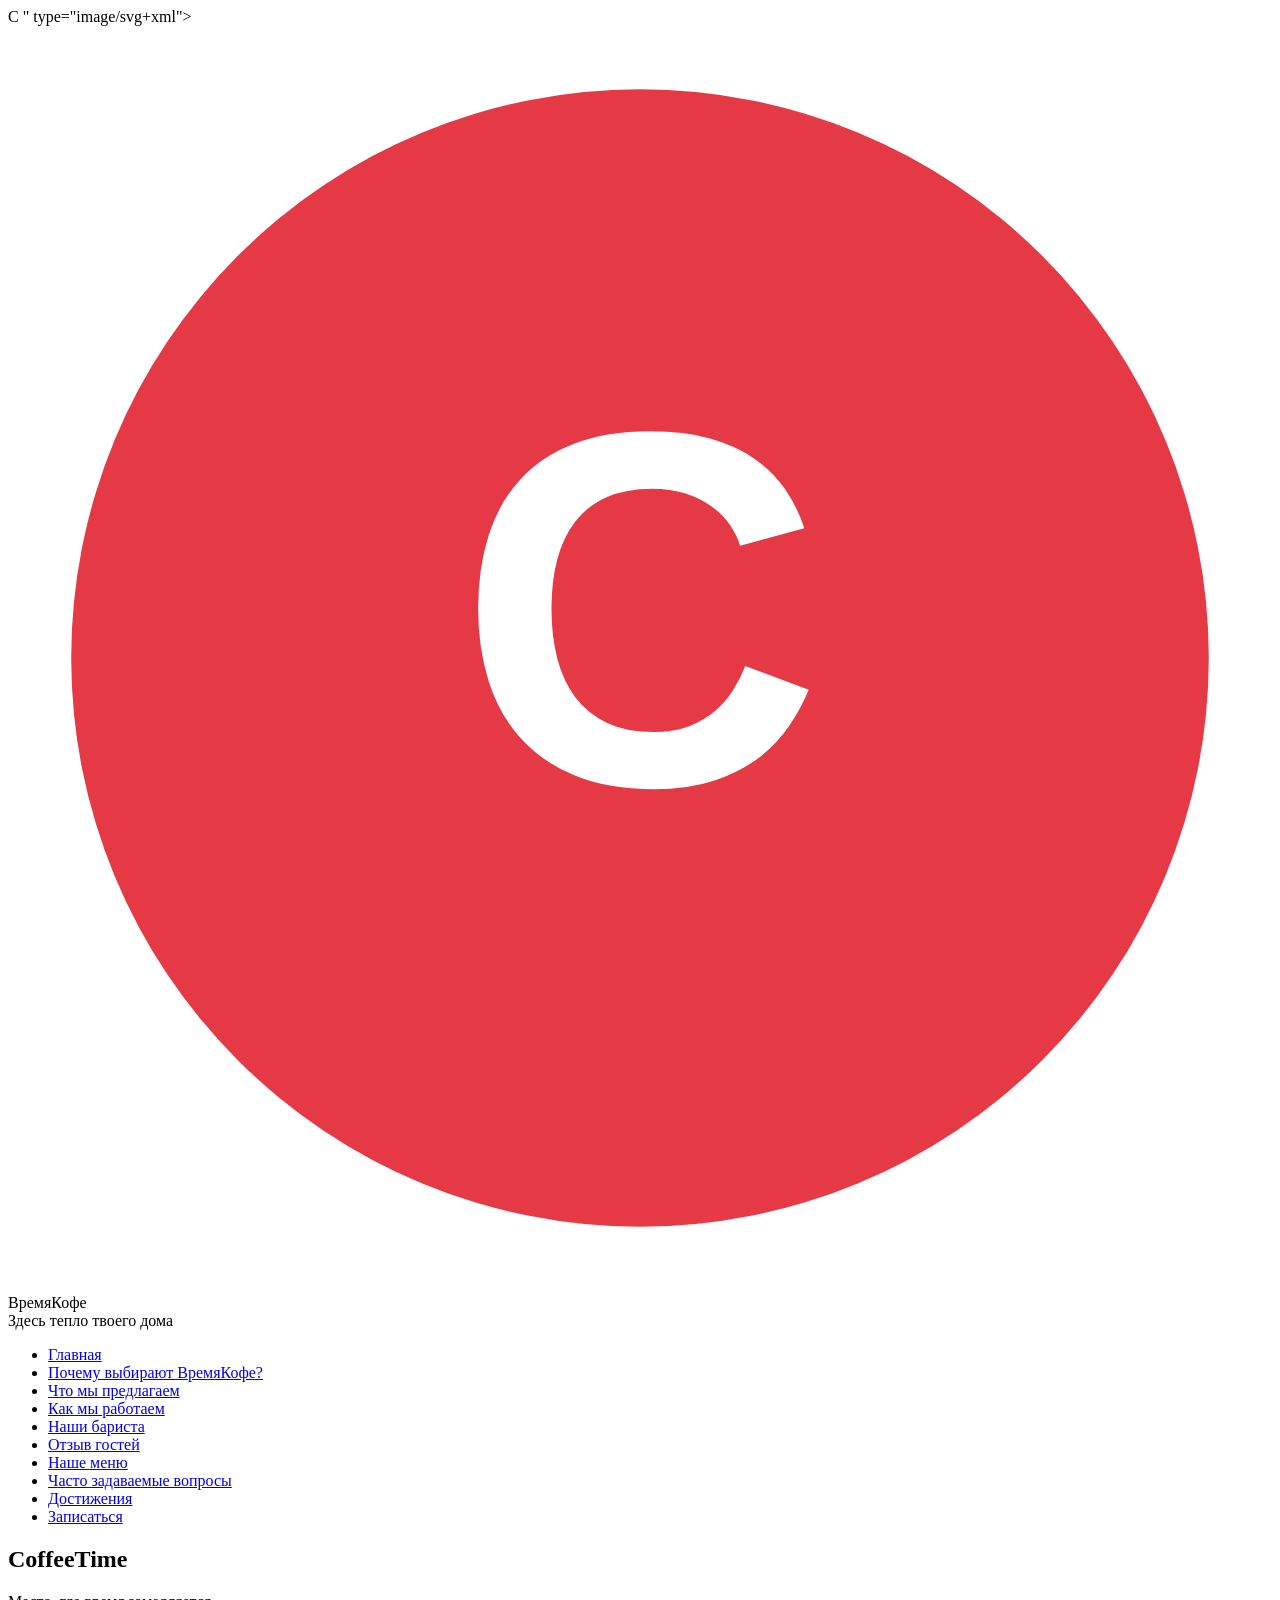
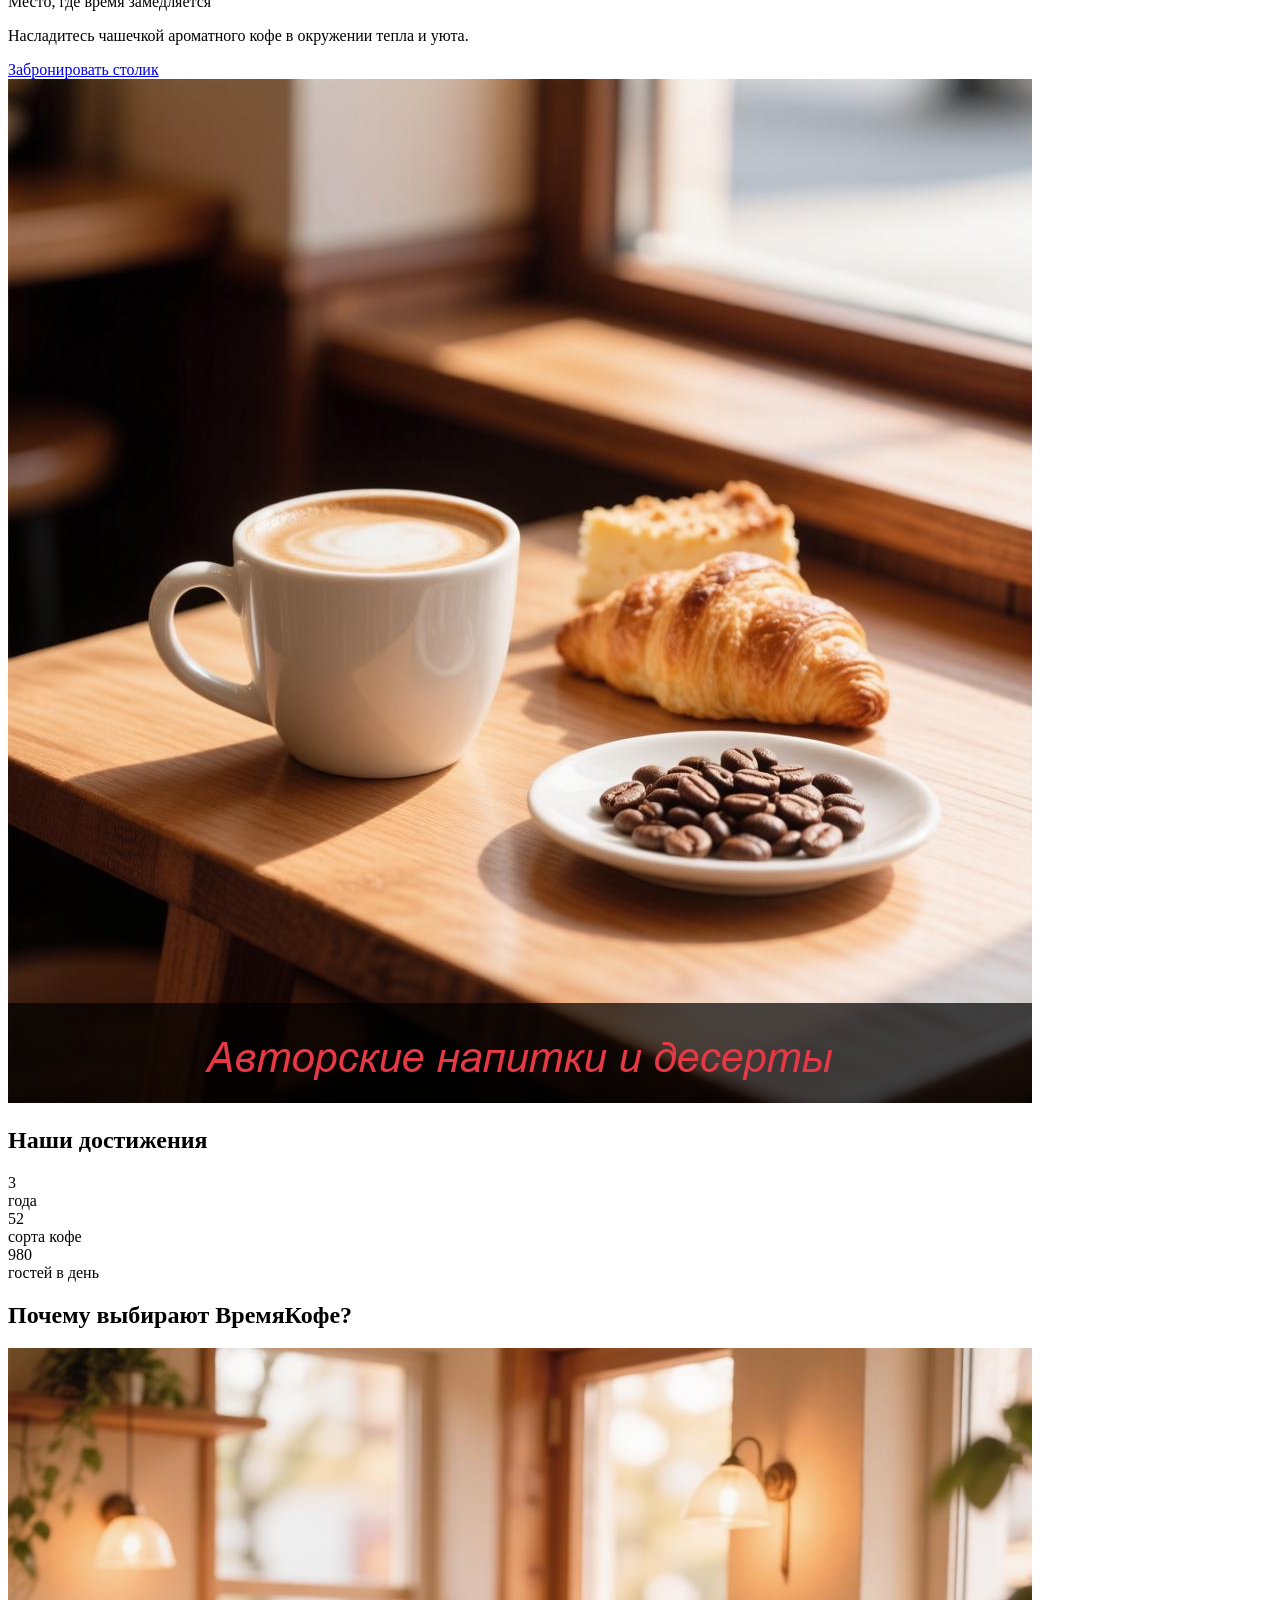
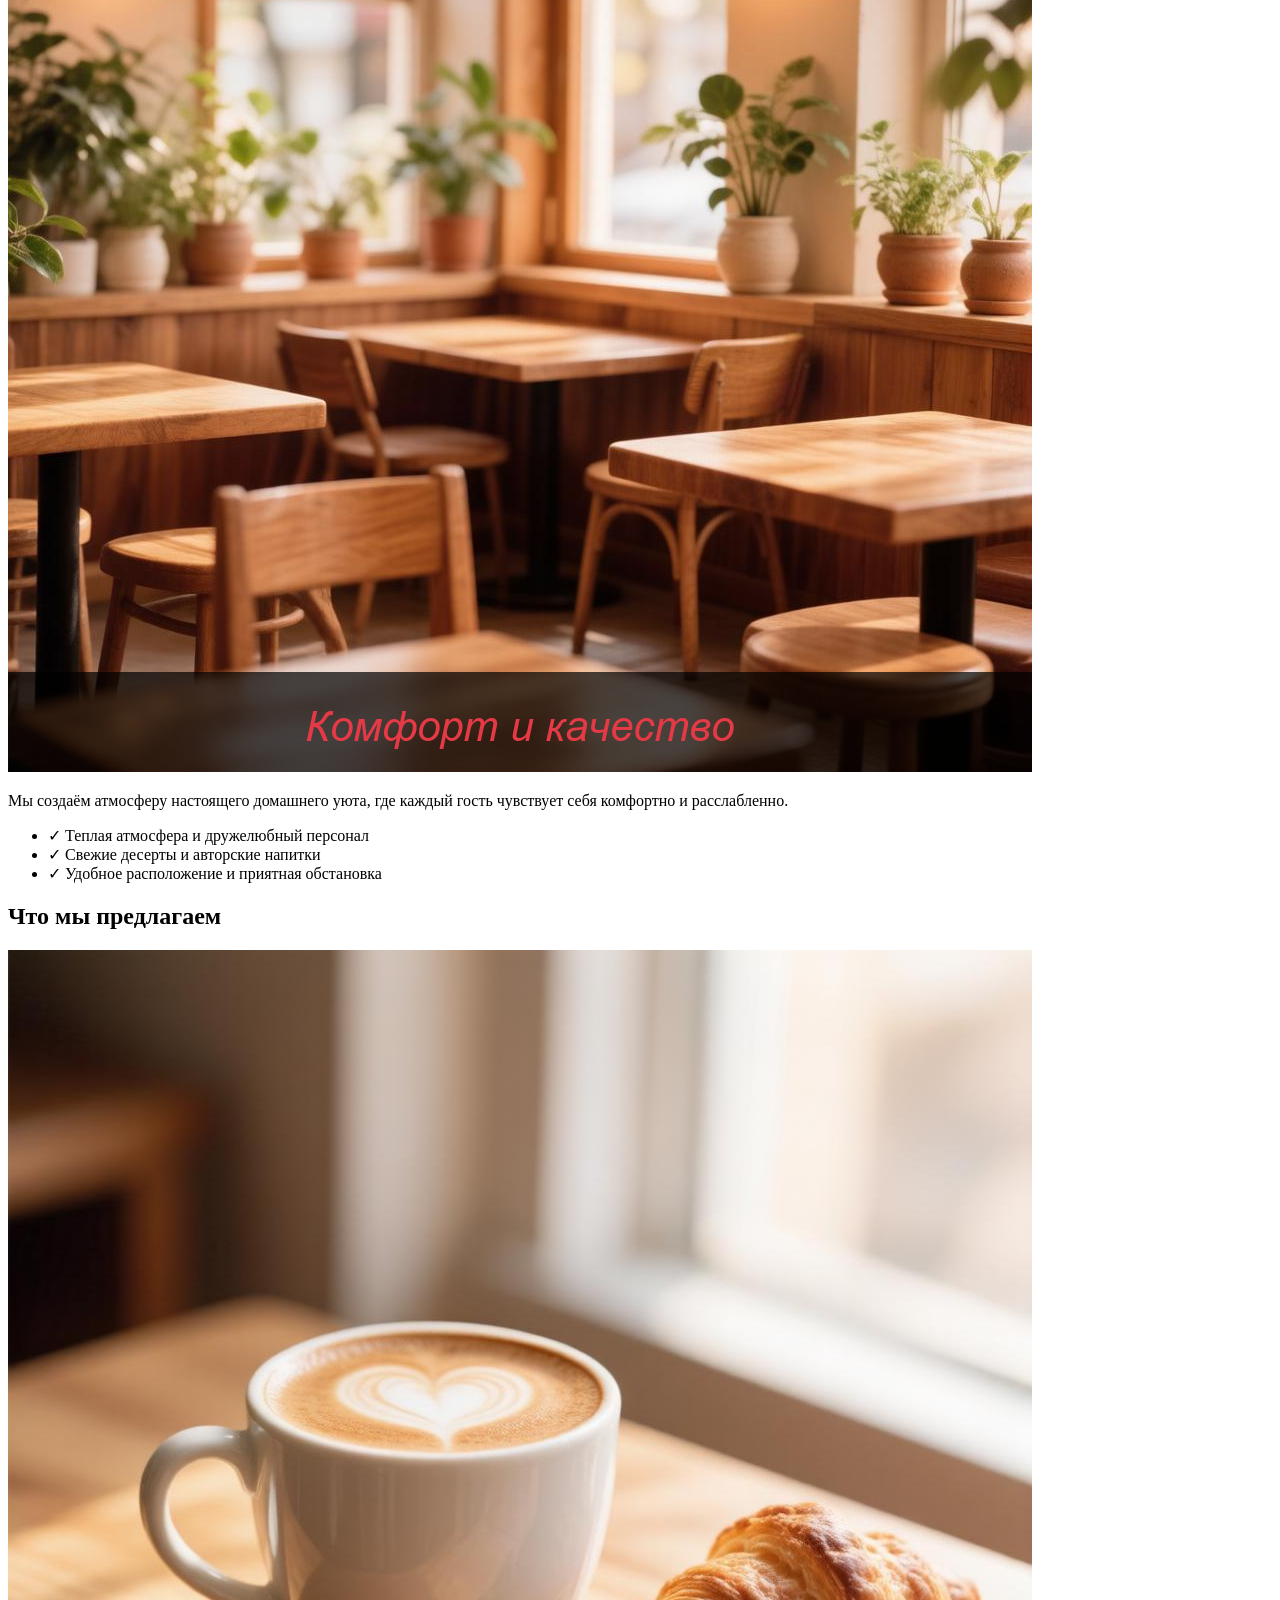
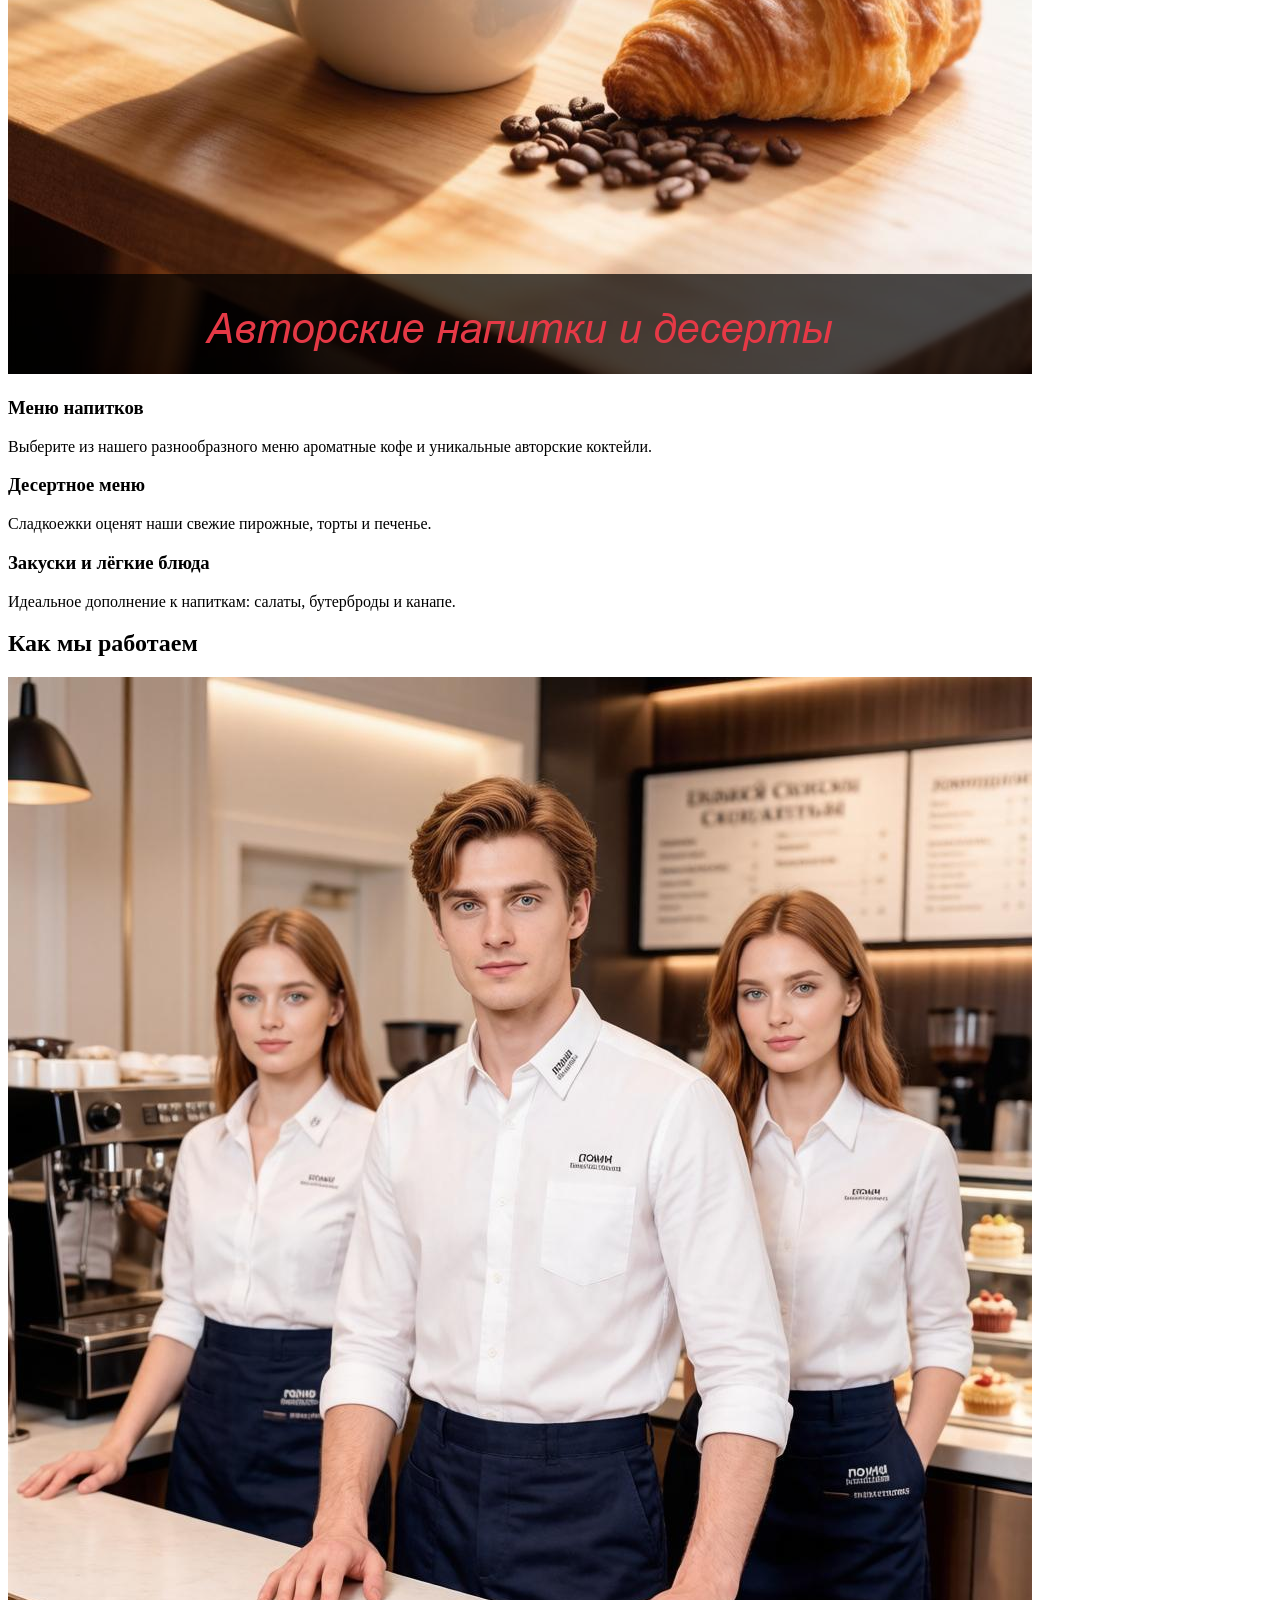
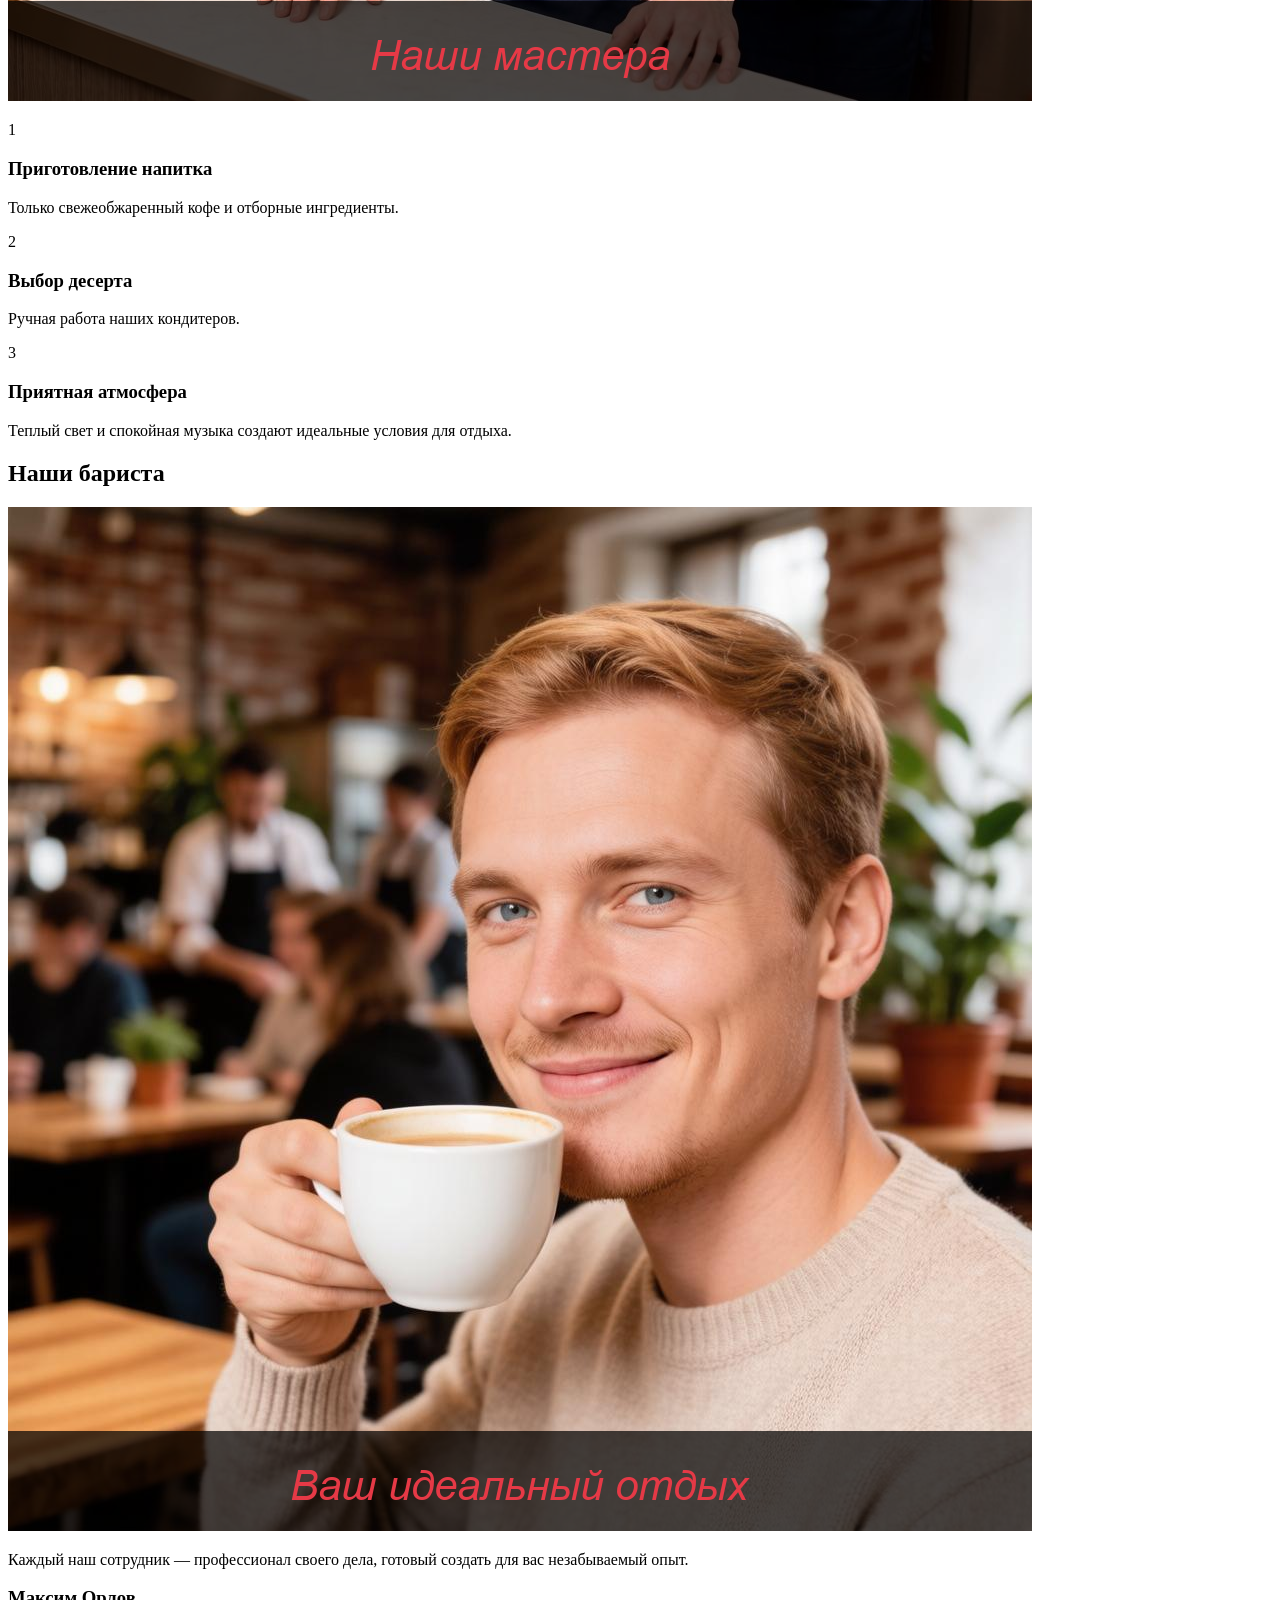
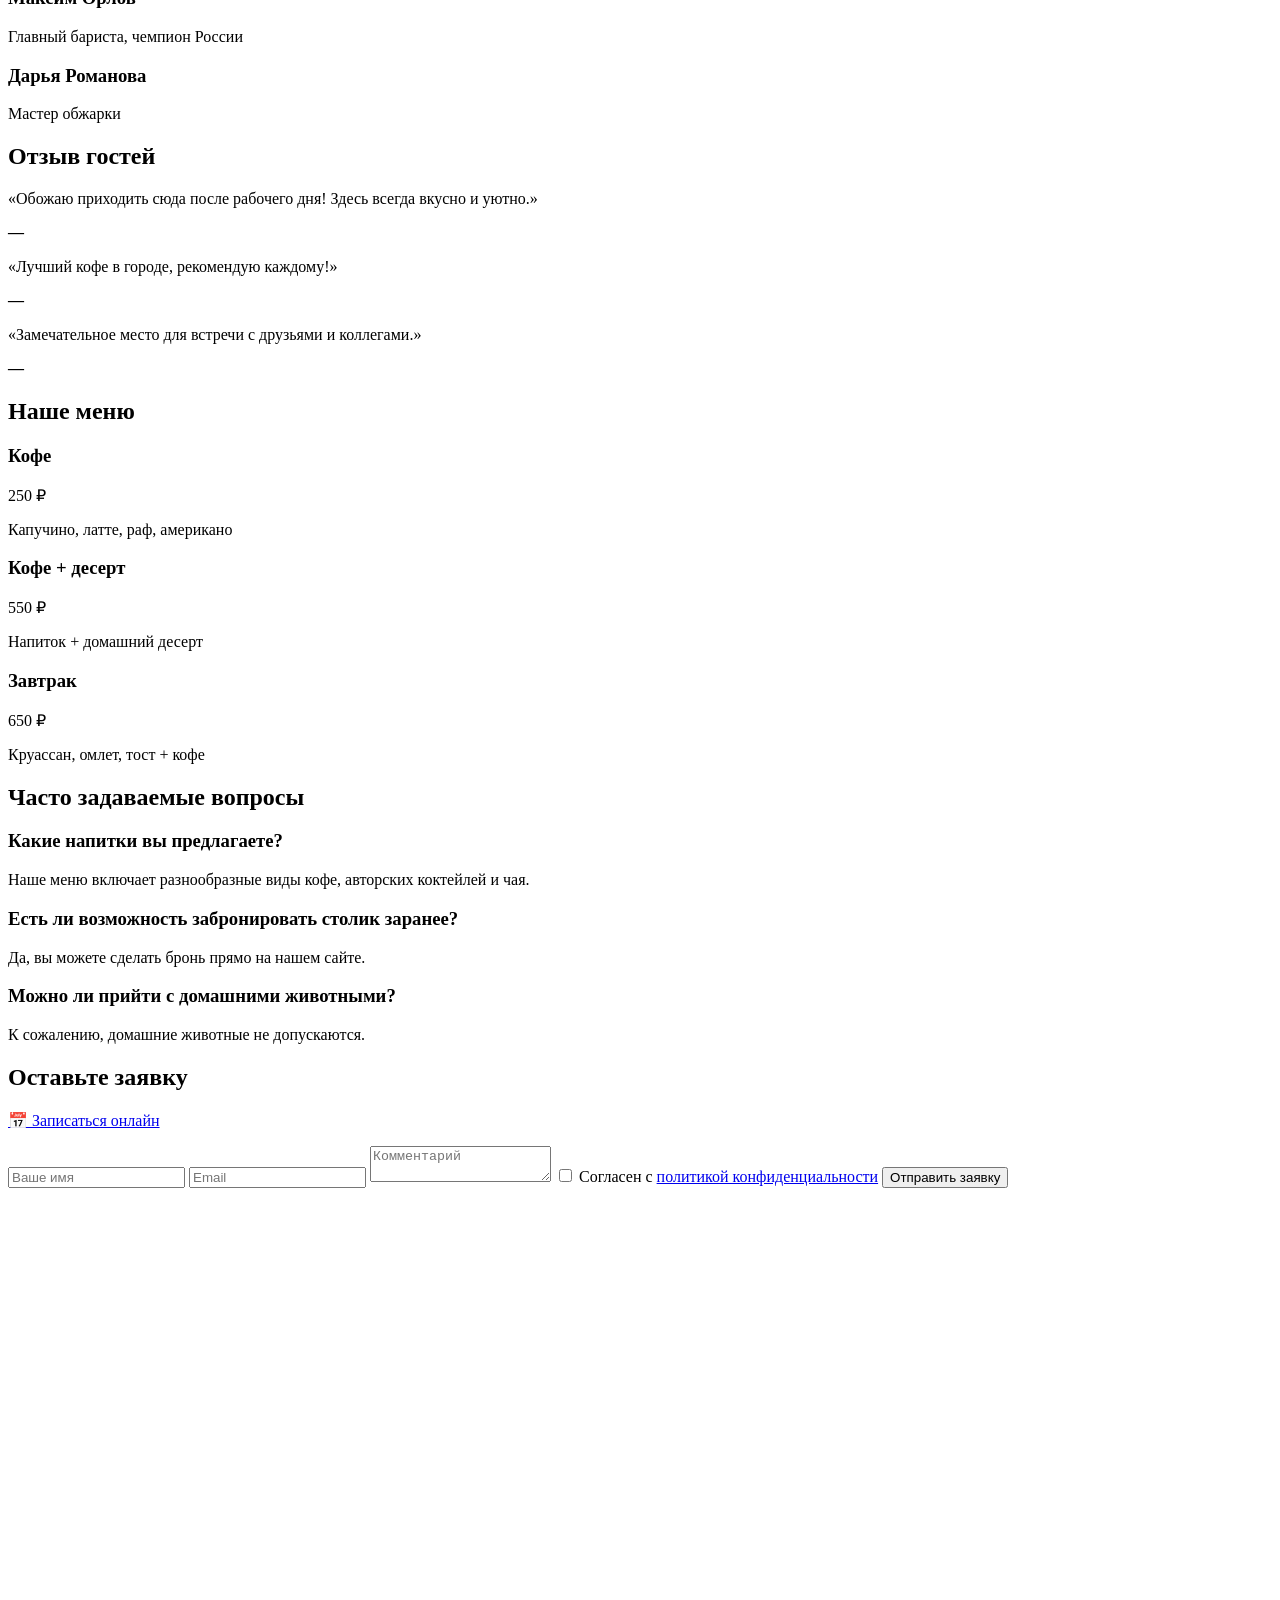
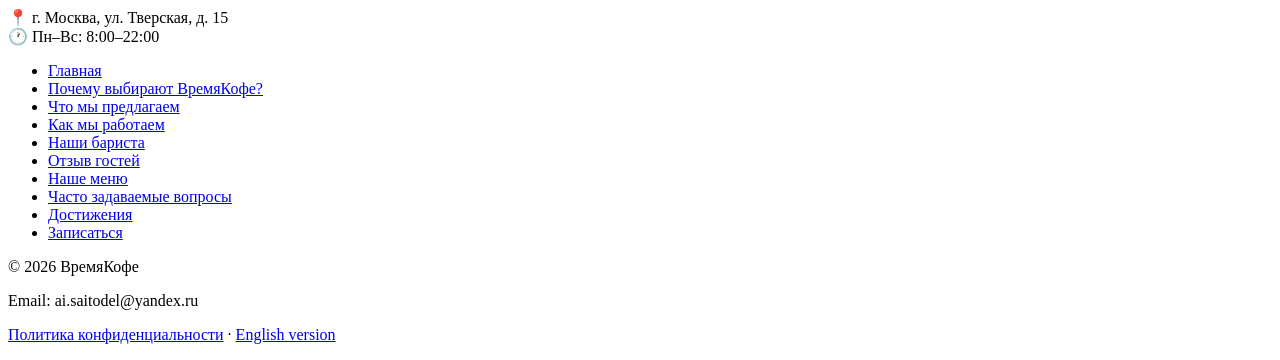
==== commit a98c0de4: "Обновление контента" ====
--- a/index.html
+++ b/index.html
@@ -20,21 +20,21 @@
                   text-anchor="middle" font-weight="bold">C</text>
         </svg><span>ВремяКофе</span></div>
 <div class="sidebar-slogan">Здесь тепло твоего дома</div>
-<ul class="sidebar-menu"><li><a href="#hero">Главная</a></li><li><a href="#about">Почему выбирают ВремяКофе?</a></li><li><a href="#services">Что мы предлагаем</a></li><li><a href="#process">Как мы работаем</a></li><li><a href="#team">Наши бариста</a></li><li><a href="#testimonials">Отзыв гостей</a></li><li><a href="#pricing">Наше меню</a></li><li><a href="#faq">Часто задаваемые вопросы</a></li><li><a href="#achievements">Достижения</a></li><li><a href="#partners">Партнёры</a></li><li><a href="#contact">Записаться</a></li></ul>
+<ul class="sidebar-menu"><li><a href="#hero">Главная</a></li><li><a href="#about">Почему выбирают ВремяКофе?</a></li><li><a href="#services">Что мы предлагаем</a></li><li><a href="#process">Как мы работаем</a></li><li><a href="#team">Наши бариста</a></li><li><a href="#testimonials">Отзыв гостей</a></li><li><a href="#pricing">Наше меню</a></li><li><a href="#faq">Часто задаваемые вопросы</a></li><li><a href="#achievements">Достижения</a></li><li><a href="#contact">Записаться</a></li></ul>
 </aside>
 <main class="main-content">
 <section class="hero" id="hero">
 <div class="hero-content">
-<h1>ВремяКофе</h1>
+<h1>CoffeeTime</h1>
 <p class="subtitle">Место, где время замедляется</p>
 <p class="description">Насладитесь чашечкой ароматного кофе в окружении тепла и уюта.</p>
 <a href="#contact" class="cta-button">Забронировать столик</a>
 </div>
 <div class="hero-img-wrap"><img src="images/hero.png" alt="Hero" class="hero-img"></div>
 </section>
-<section id="achievements" class="section achievements"><h2>Наши достижения</h2><div class="ach-grid"><div class="ach-card"><div class="ach-num">☕</div><div class="ach-label">Свежая обжарка</div></div><div class="ach-card"><div class="ach-num">🥐</div><div class="ach-label">Домашняя выпечка</div></div><div class="ach-card"><div class="ach-num">🎨</div><div class="ach-label">Авторские напитки</div></div><div class="ach-card"><div class="ach-num">📶</div><div class="ach-label">Wi-Fi и розетки</div></div></div></section>
-<section id="about" class="section"><div class="section-content"><h2>Почему выбирают ВремяКофе?</h2><div class="img-wrap"><img src="images/about.png" alt="Почему выбирают ВремяКофе?" class="section-img"></div><p>Мы создаём атмосферу настоящего домашнего уюта, где каждый гость чувствует себя комфортно и расслабленно.</p><ul class="features"><li>✓ Теплая атмосфера и дружелюбный персонал</li><li>✓ Свежие десерты и авторские напитки</li><li>✓ Удобное расположение и приятная обстановка</li></ul></div></section><section id="services" class="section"><div class="section-content"><h2>Что мы предлагаем</h2><div class="img-wrap"><img src="images/services.png" alt="Что мы предлагаем" class="section-img"></div><p></p><div class="items-grid"><div class="item"><h3>Меню напитков</h3><p>Выберите из нашего разнообразного меню ароматные кофе и уникальные авторские коктейли.</p></div><div class="item"><h3>Десертное меню</h3><p>Сладкоежки оценят наши свежие пирожные, торты и печенье.</p></div><div class="item"><h3>Закуски и лёгкие блюда</h3><p>Идеальное дополнение к напиткам: салаты, бутерброды и канапе.</p></div></div></div></section><section id="process" class="section"><div class="section-content"><h2>Как мы работаем</h2><div class="img-wrap"><img src="images/team.png" alt="Как мы работаем" class="section-img"></div><p></p><div class="process-grid"><div class="process-step"><div class="step-num"><span class="highlight">1</span></div><h3>Приготовление напитка</h3><p>Только свежеобжаренный кофе и отборные ингредиенты.</p></div><div class="process-step"><div class="step-num"><span class="highlight">2</span></div><h3>Выбор десерта</h3><p>Ручная работа наших кондитеров.</p></div><div class="process-step"><div class="step-num"><span class="highlight">3</span></div><h3>Приятная атмосфера</h3><p>Теплый свет и спокойная музыка создают идеальные условия для отдыха.</p></div></div></div></section><section id="team" class="section"><div class="section-content"><h2>Наши бариста</h2><div class="img-wrap"><img src="images/result.png" alt="Наши бариста" class="section-img"></div><p>Каждый наш сотрудник — профессионал своего дела, готовый создать для вас незабываемый опыт.</p><div class="items-grid"><div class="item"><h3>Иван Иванов</h3><p>Опыт работы более 5 лет, настоящий мастер приготовления кофе.</p></div><div class="item"><h3>Анна Петрова</h3><p>Талантливый кондитер, создает сладости, от которых невозможно отказаться.</p></div></div></div></section><section id="testimonials" class="section"><div class="section-content"><h2>Отзыв гостей</h2><p></p><div class="items-grid"><div class="item testimonial"><p>«Обожаю приходить сюда после рабочего дня! Здесь всегда вкусно и уютно.»</p><strong>— </strong></div><div class="item testimonial"><p>«Лучший кофе в городе, рекомендую каждому!»</p><strong>— </strong></div><div class="item testimonial"><p>«Замечательное место для встречи с друзьями и коллегами.»</p><strong>— </strong></div></div></div></section><section id="pricing" class="section"><div class="section-content"><h2>Наше меню</h2><p></p><div class="pricing-grid"><div class="price-card"><h3>Кофе</h3><div class="price"><span class="highlight">250 ₽</span></div><p>Капучино, латте, раф, американо — на выбор</p></div><div class="price-card"><h3>Кофе + десерт</h3><div class="price"><span class="highlight">550 ₽</span></div><p>Любой напиток + домашний десерт</p></div><div class="price-card"><h3>Завтрак</h3><div class="price"><span class="highlight">650 ₽</span></div><p>Круассан, омлет, тост + кофе</p></div><div class="price-card"><h3>Бизнес-ланч</h3><div class="price"><span class="highlight">790 ₽</span></div><p>Суп, горячее, напиток — Пн–Пт до 16:00</p></div><div class="price-card"><h3>Десерт</h3><div class="price"><span class="highlight">350 ₽</span></div><p>Чизкейк, тирамису, медовик, брауни</p></div></div></div></section><section id="faq" class="section"><div class="section-content"><h2>Часто задаваемые вопросы</h2><p></p><div class="faq-list"><div class="faq-item"><h3>Какие напитки вы предлагаете?</h3><p>Наше меню включает разнообразные виды кофе, авторских коктейлей и чая.</p></div><div class="faq-item"><h3>Есть ли возможность забронировать столик заранее?</h3><p>Да, вы можете сделать бронь прямо на нашем сайте.</p></div><div class="faq-item"><h3>Можно ли прийти с домашними животными?</h3><p>К сожалению, домашние животные не допускаются.</p></div></div></div></section>
-<section id="partners" class="section partners"><h2>Наши партнёры</h2><div class="partners-grid"><div class="partner-logo">Партнёр 1</div><div class="partner-logo">Партнёр 2</div></div></section>
+<section id="achievements" class="section achievements"><h2>Наши достижения</h2><div class="ach-grid"><div class="ach-card"><div class="ach-num"><span class="highlight">3</span></div><div class="ach-label">года</div></div><div class="ach-card"><div class="ach-num"><span class="highlight">52</span></div><div class="ach-label">сорта кофе</div></div><div class="ach-card"><div class="ach-num"><span class="highlight">980</span></div><div class="ach-label">гостей в день</div></div></div></section>
+<section id="about" class="section"><div class="section-content"><h2>Почему выбирают ВремяКофе?</h2><div class="img-wrap"><img src="images/about.png" alt="Почему выбирают ВремяКофе?" class="section-img"></div><p>Мы создаём атмосферу настоящего домашнего уюта, где каждый гость чувствует себя комфортно и расслабленно.</p><ul class="features"><li>✓ Теплая атмосфера и дружелюбный персонал</li><li>✓ Свежие десерты и авторские напитки</li><li>✓ Удобное расположение и приятная обстановка</li></ul></div></section><section id="services" class="section"><div class="section-content"><h2>Что мы предлагаем</h2><div class="img-wrap"><img src="images/services.png" alt="Что мы предлагаем" class="section-img"></div><p></p><div class="items-grid"><div class="item"><h3>Меню напитков</h3><p>Выберите из нашего разнообразного меню ароматные кофе и уникальные авторские коктейли.</p></div><div class="item"><h3>Десертное меню</h3><p>Сладкоежки оценят наши свежие пирожные, торты и печенье.</p></div><div class="item"><h3>Закуски и лёгкие блюда</h3><p>Идеальное дополнение к напиткам: салаты, бутерброды и канапе.</p></div></div></div></section><section id="process" class="section"><div class="section-content"><h2>Как мы работаем</h2><div class="img-wrap"><img src="images/team.png" alt="Как мы работаем" class="section-img"></div><p></p><div class="process-grid"><div class="process-step"><div class="step-num"><span class="highlight">1</span></div><h3>Приготовление напитка</h3><p>Только свежеобжаренный кофе и отборные ингредиенты.</p></div><div class="process-step"><div class="step-num"><span class="highlight">2</span></div><h3>Выбор десерта</h3><p>Ручная работа наших кондитеров.</p></div><div class="process-step"><div class="step-num"><span class="highlight">3</span></div><h3>Приятная атмосфера</h3><p>Теплый свет и спокойная музыка создают идеальные условия для отдыха.</p></div></div></div></section><section id="team" class="section"><div class="section-content"><h2>Наши бариста</h2><div class="img-wrap"><img src="images/result.png" alt="Наши бариста" class="section-img"></div><p>Каждый наш сотрудник — профессионал своего дела, готовый создать для вас незабываемый опыт.</p><div class="items-grid"><div class="item"><h3>Максим Орлов</h3><p>Главный бариста, чемпион России</p></div><div class="item"><h3>Дарья Романова</h3><p>Мастер обжарки</p></div></div></div></section><section id="testimonials" class="section"><div class="section-content"><h2>Отзыв гостей</h2><p></p><div class="items-grid"><div class="item testimonial"><p>«Обожаю приходить сюда после рабочего дня! Здесь всегда вкусно и уютно.»</p><strong>— </strong></div><div class="item testimonial"><p>«Лучший кофе в городе, рекомендую каждому!»</p><strong>— </strong></div><div class="item testimonial"><p>«Замечательное место для встречи с друзьями и коллегами.»</p><strong>— </strong></div></div></div></section><section id="pricing" class="section"><div class="section-content"><h2>Наше меню</h2><p></p><div class="pricing-grid"><div class="price-card"><h3>Кофе</h3><div class="price"><span class="highlight">250 ₽</span></div><p>Капучино, латте, раф, американо</p></div><div class="price-card"><h3>Кофе + десерт</h3><div class="price"><span class="highlight">550 ₽</span></div><p>Напиток + домашний десерт</p></div><div class="price-card"><h3>Завтрак</h3><div class="price"><span class="highlight">650 ₽</span></div><p>Круассан, омлет, тост + кофе</p></div></div></div></section><section id="faq" class="section"><div class="section-content"><h2>Часто задаваемые вопросы</h2><p></p><div class="faq-list"><div class="faq-item"><h3>Какие напитки вы предлагаете?</h3><p>Наше меню включает разнообразные виды кофе, авторских коктейлей и чая.</p></div><div class="faq-item"><h3>Есть ли возможность забронировать столик заранее?</h3><p>Да, вы можете сделать бронь прямо на нашем сайте.</p></div><div class="faq-item"><h3>Можно ли прийти с домашними животными?</h3><p>К сожалению, домашние животные не допускаются.</p></div></div></div></section>
+
 
 <section id="contact" class="section contact">
 <h2>Оставьте заявку</h2>
@@ -49,7 +49,7 @@
 <div class="map-wrap"><iframe src="https://yandex.ru/map-widget/v1/?text=Москва,+Тверская+15" width="100%" height="400" frameborder="0"></iframe></div>
 <p class="contact-info">📍 г. Москва, ул. Тверская, д. 15<br>🕐 Пн–Вс: 8:00–22:00</p>
 </section>
-<nav class="bottom-menu"><ul><li><a href="#hero">Главная</a></li><li><a href="#about">Почему выбирают ВремяКофе?</a></li><li><a href="#services">Что мы предлагаем</a></li><li><a href="#process">Как мы работаем</a></li><li><a href="#team">Наши бариста</a></li><li><a href="#testimonials">Отзыв гостей</a></li><li><a href="#pricing">Наше меню</a></li><li><a href="#faq">Часто задаваемые вопросы</a></li><li><a href="#achievements">Достижения</a></li><li><a href="#partners">Партнёры</a></li><li><a href="#contact">Записаться</a></li></ul></nav>
+<nav class="bottom-menu"><ul><li><a href="#hero">Главная</a></li><li><a href="#about">Почему выбирают ВремяКофе?</a></li><li><a href="#services">Что мы предлагаем</a></li><li><a href="#process">Как мы работаем</a></li><li><a href="#team">Наши бариста</a></li><li><a href="#testimonials">Отзыв гостей</a></li><li><a href="#pricing">Наше меню</a></li><li><a href="#faq">Часто задаваемые вопросы</a></li><li><a href="#achievements">Достижения</a></li><li><a href="#contact">Записаться</a></li></ul></nav>
 <footer>
 <p>© 2026 ВремяКофе</p>
 <div class="contacts"><p>Email: ai.saitodel@yandex.ru</p></div>
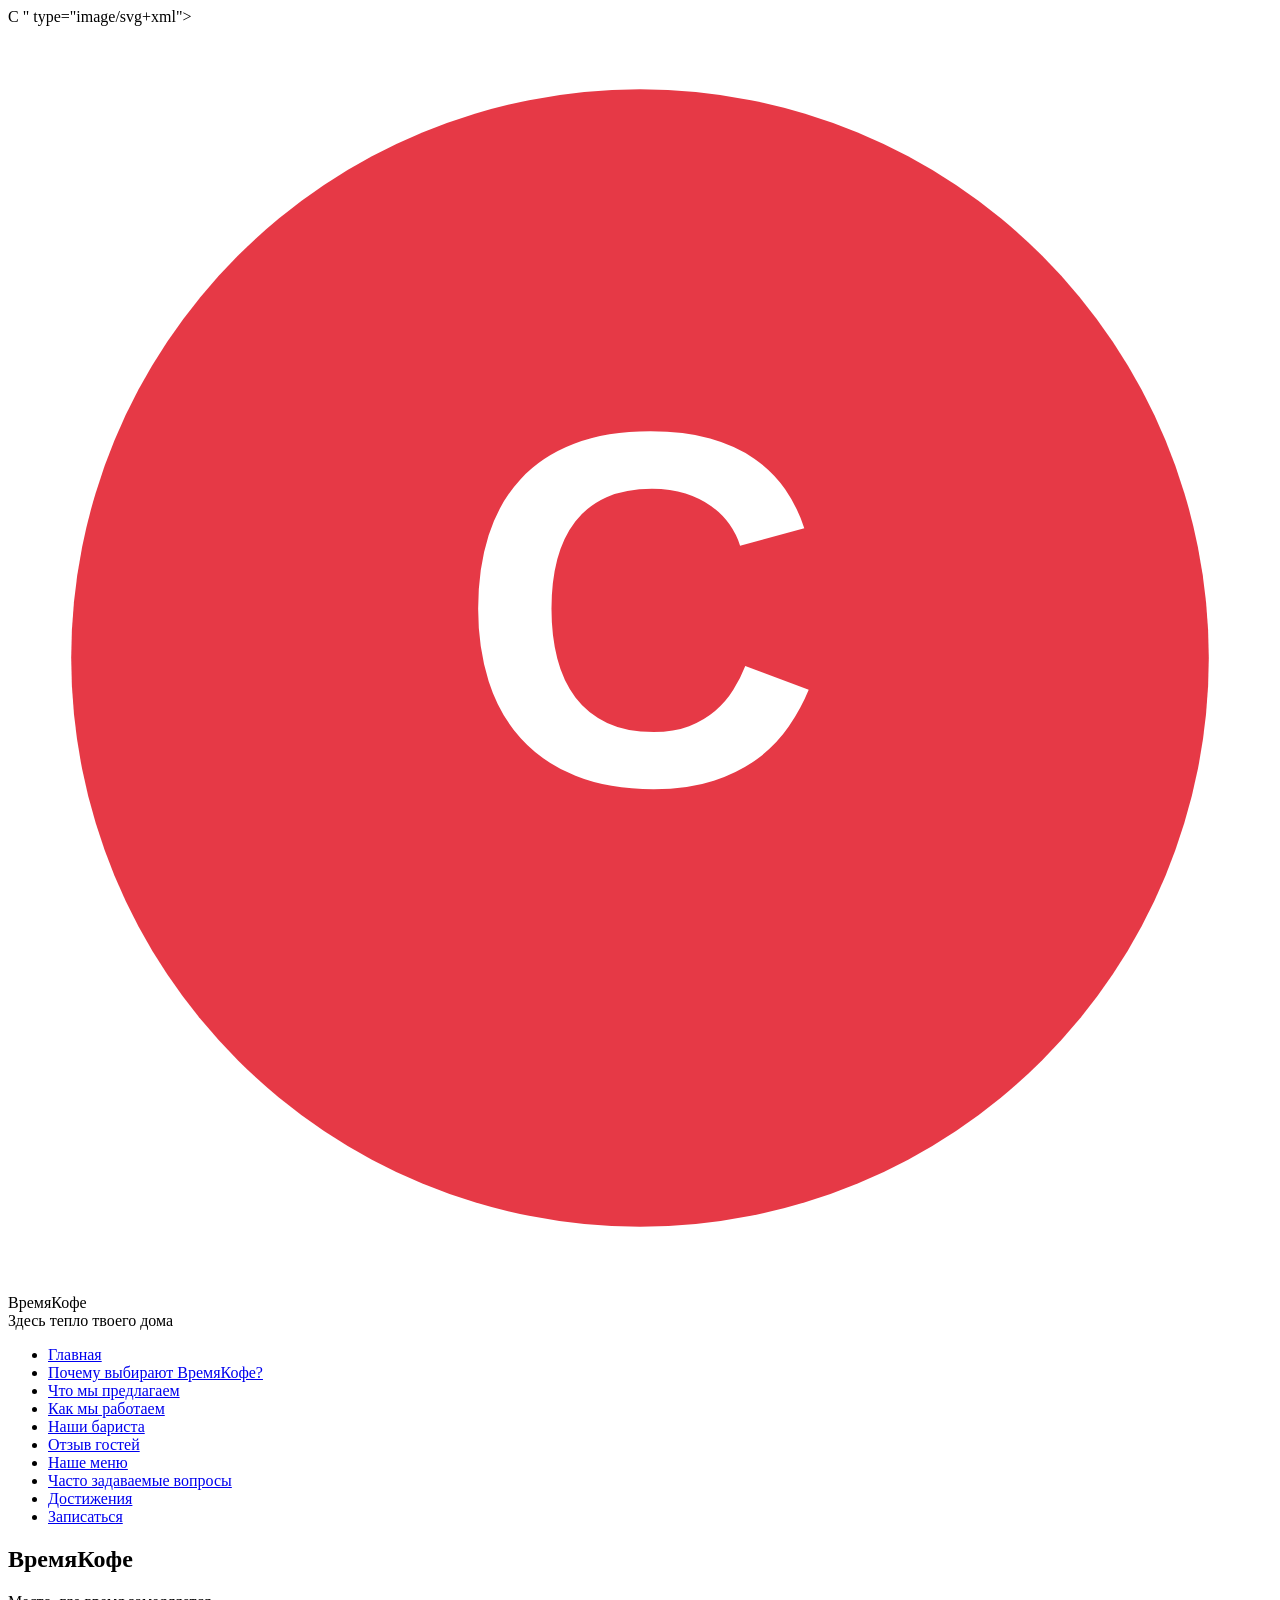
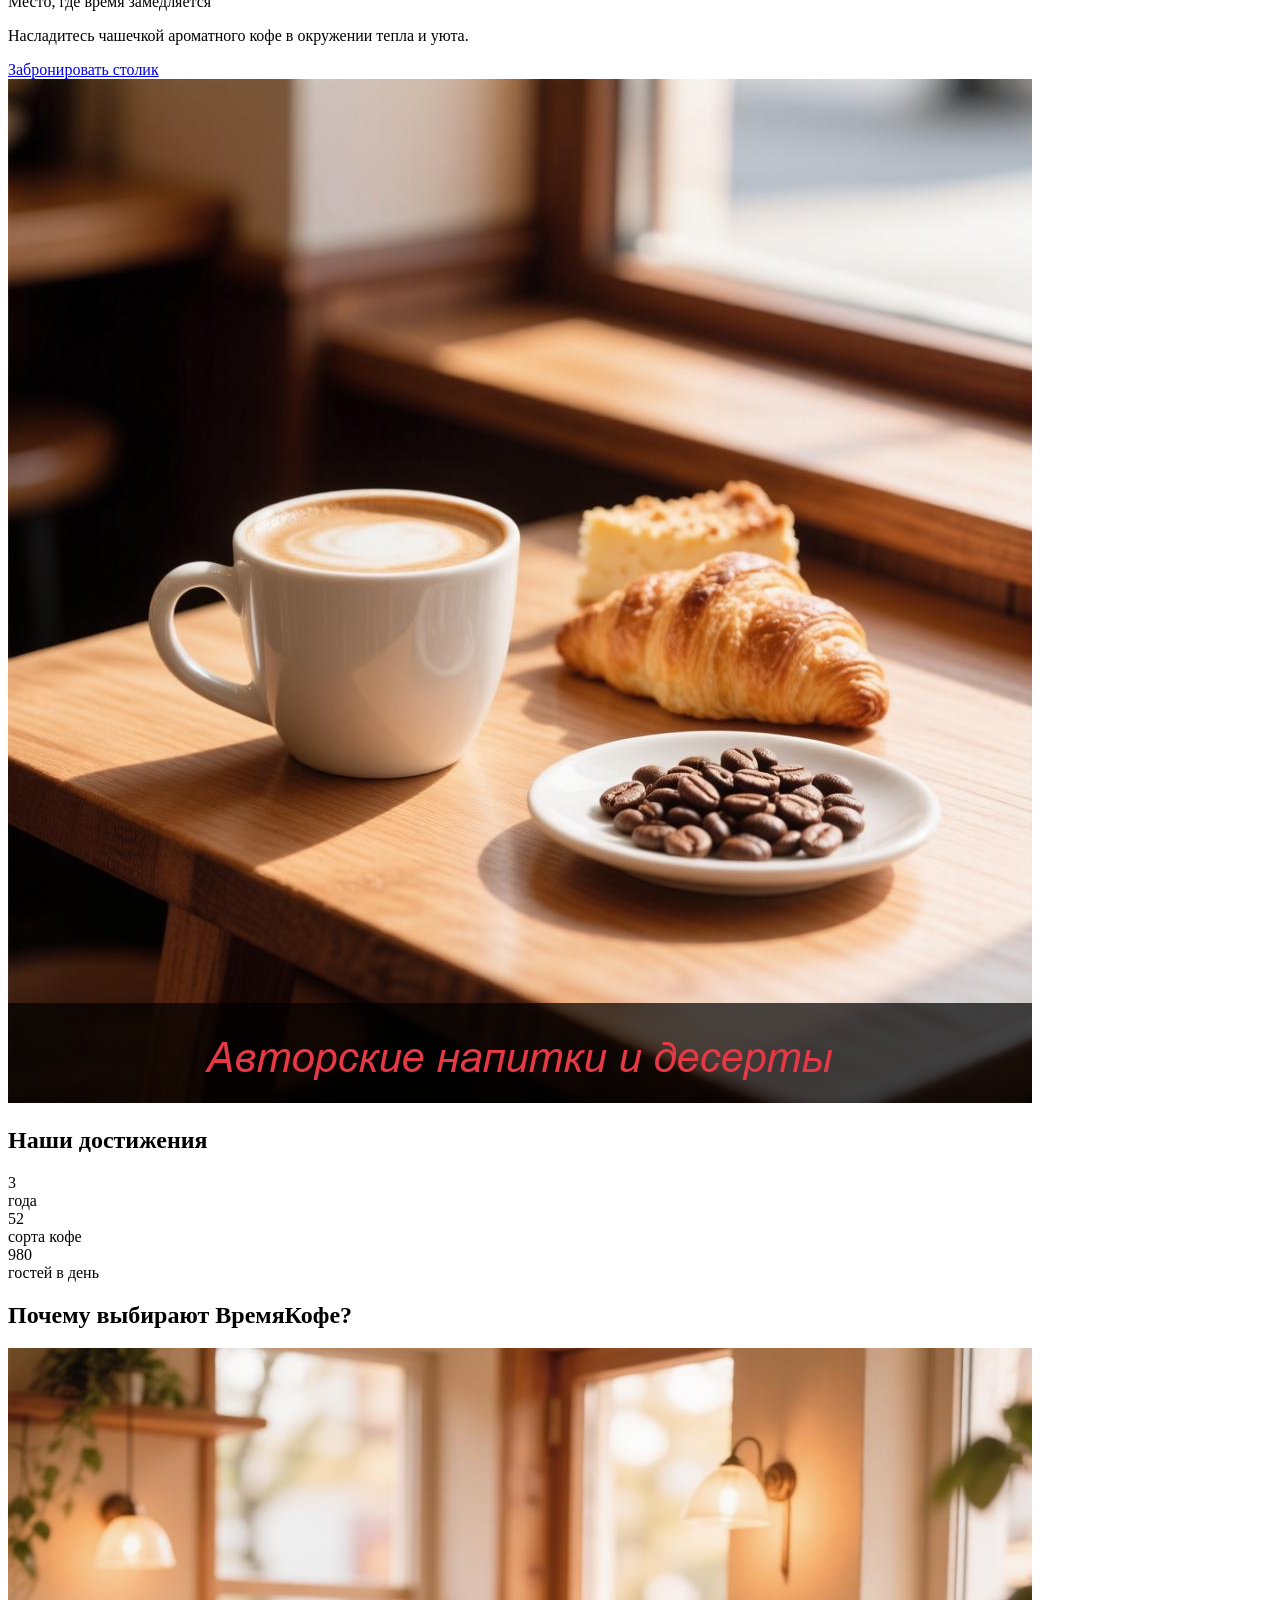
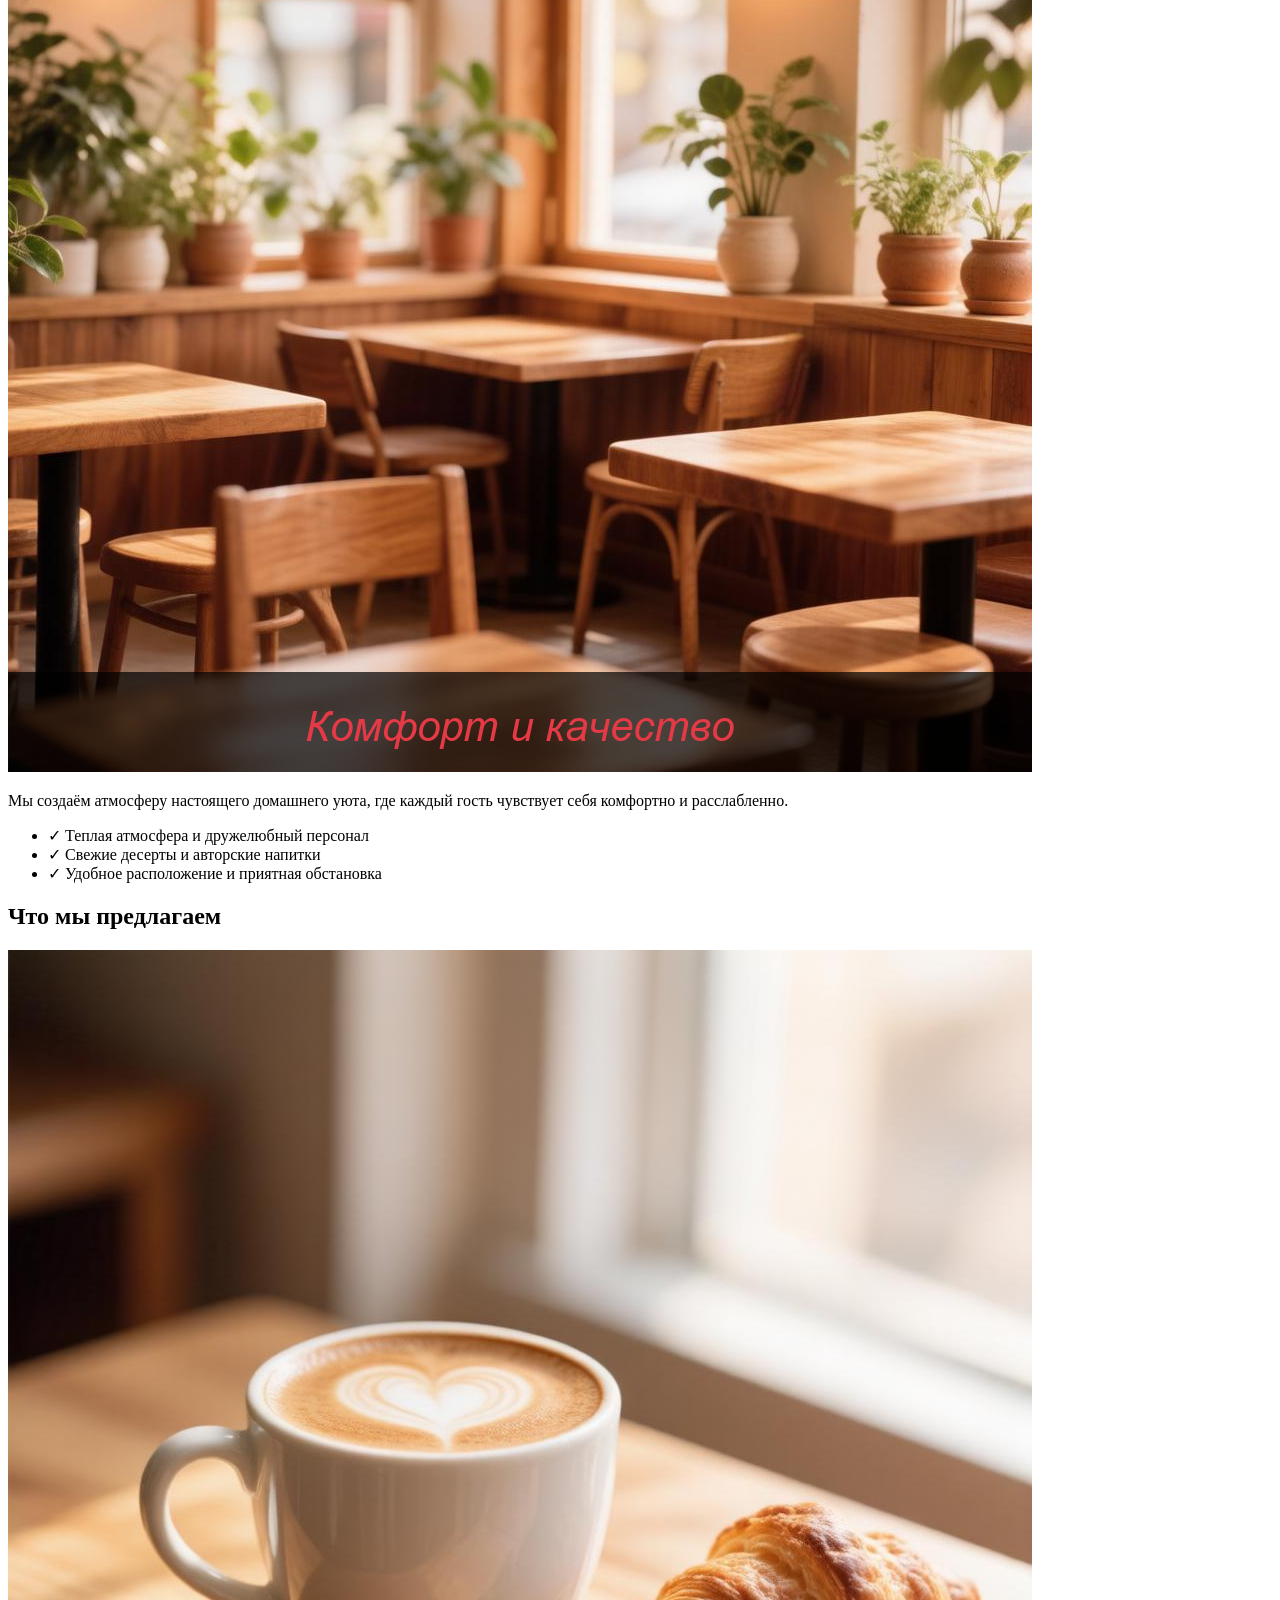
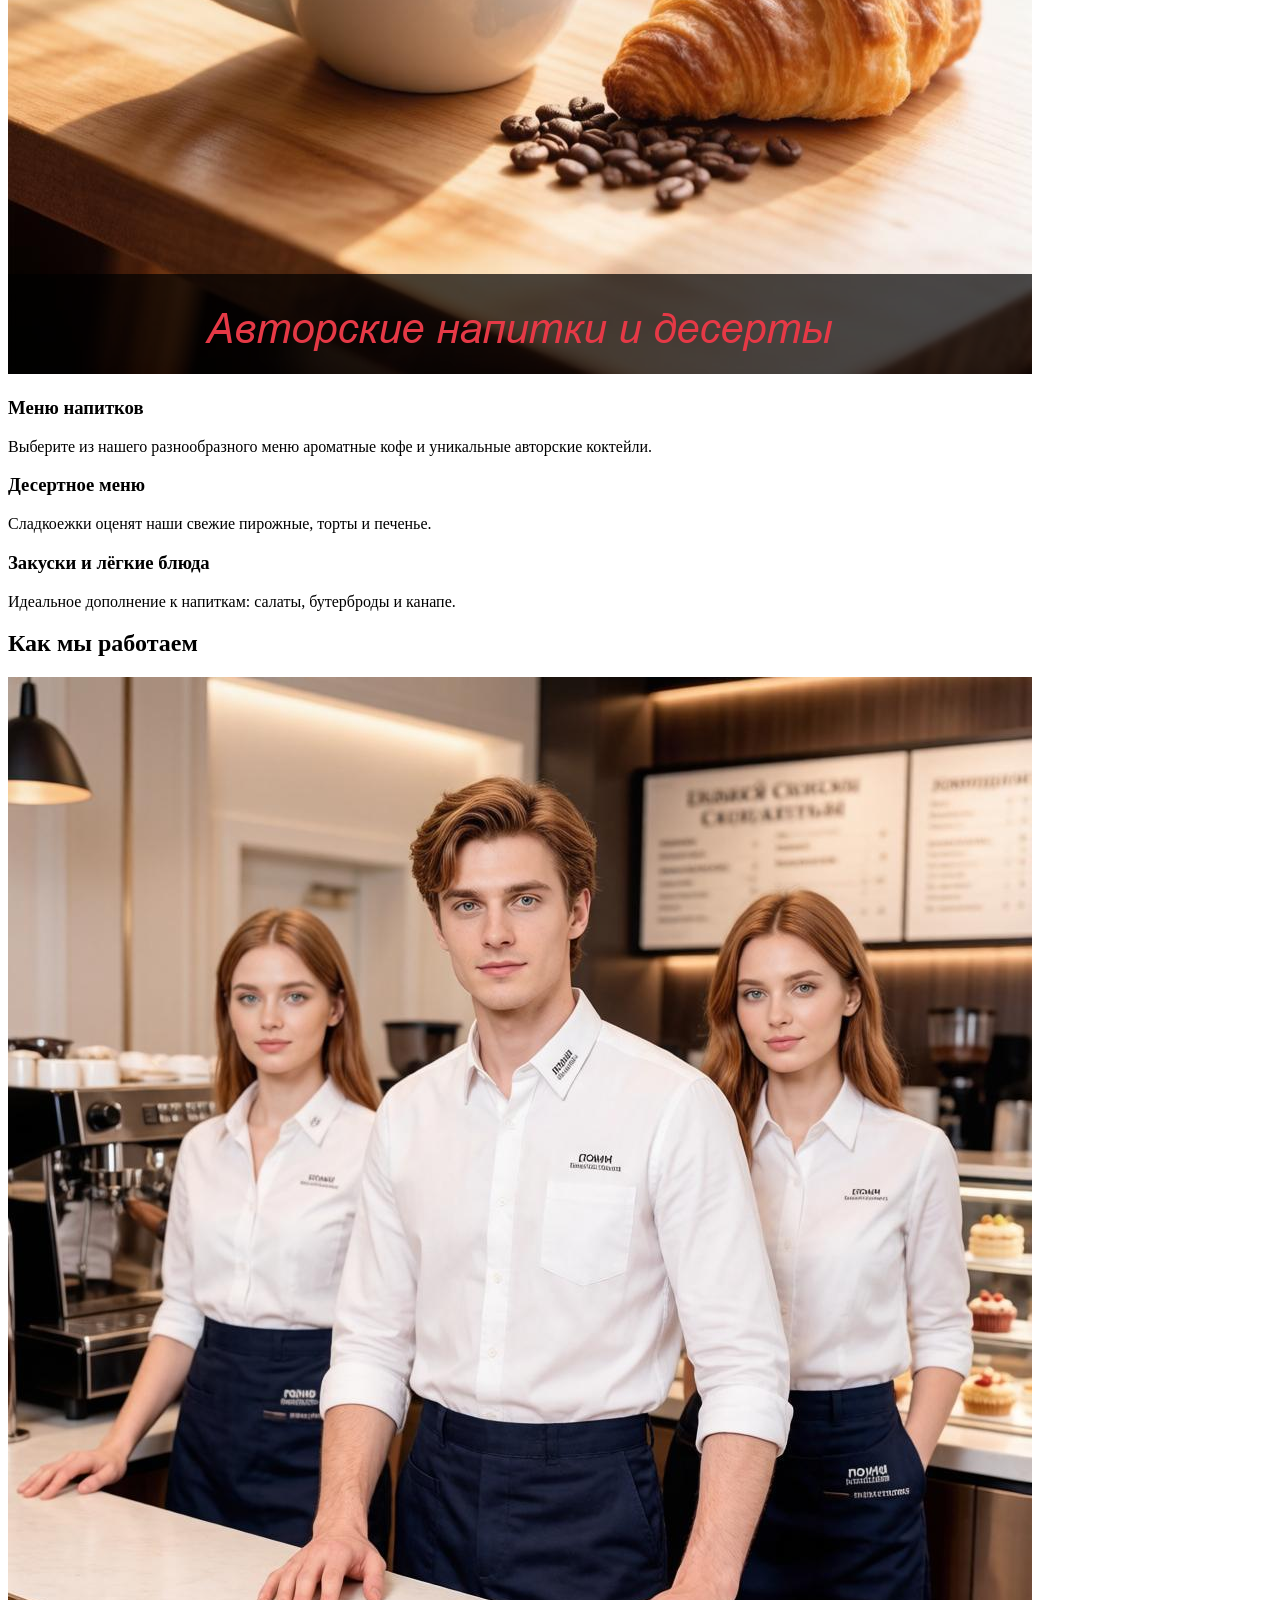
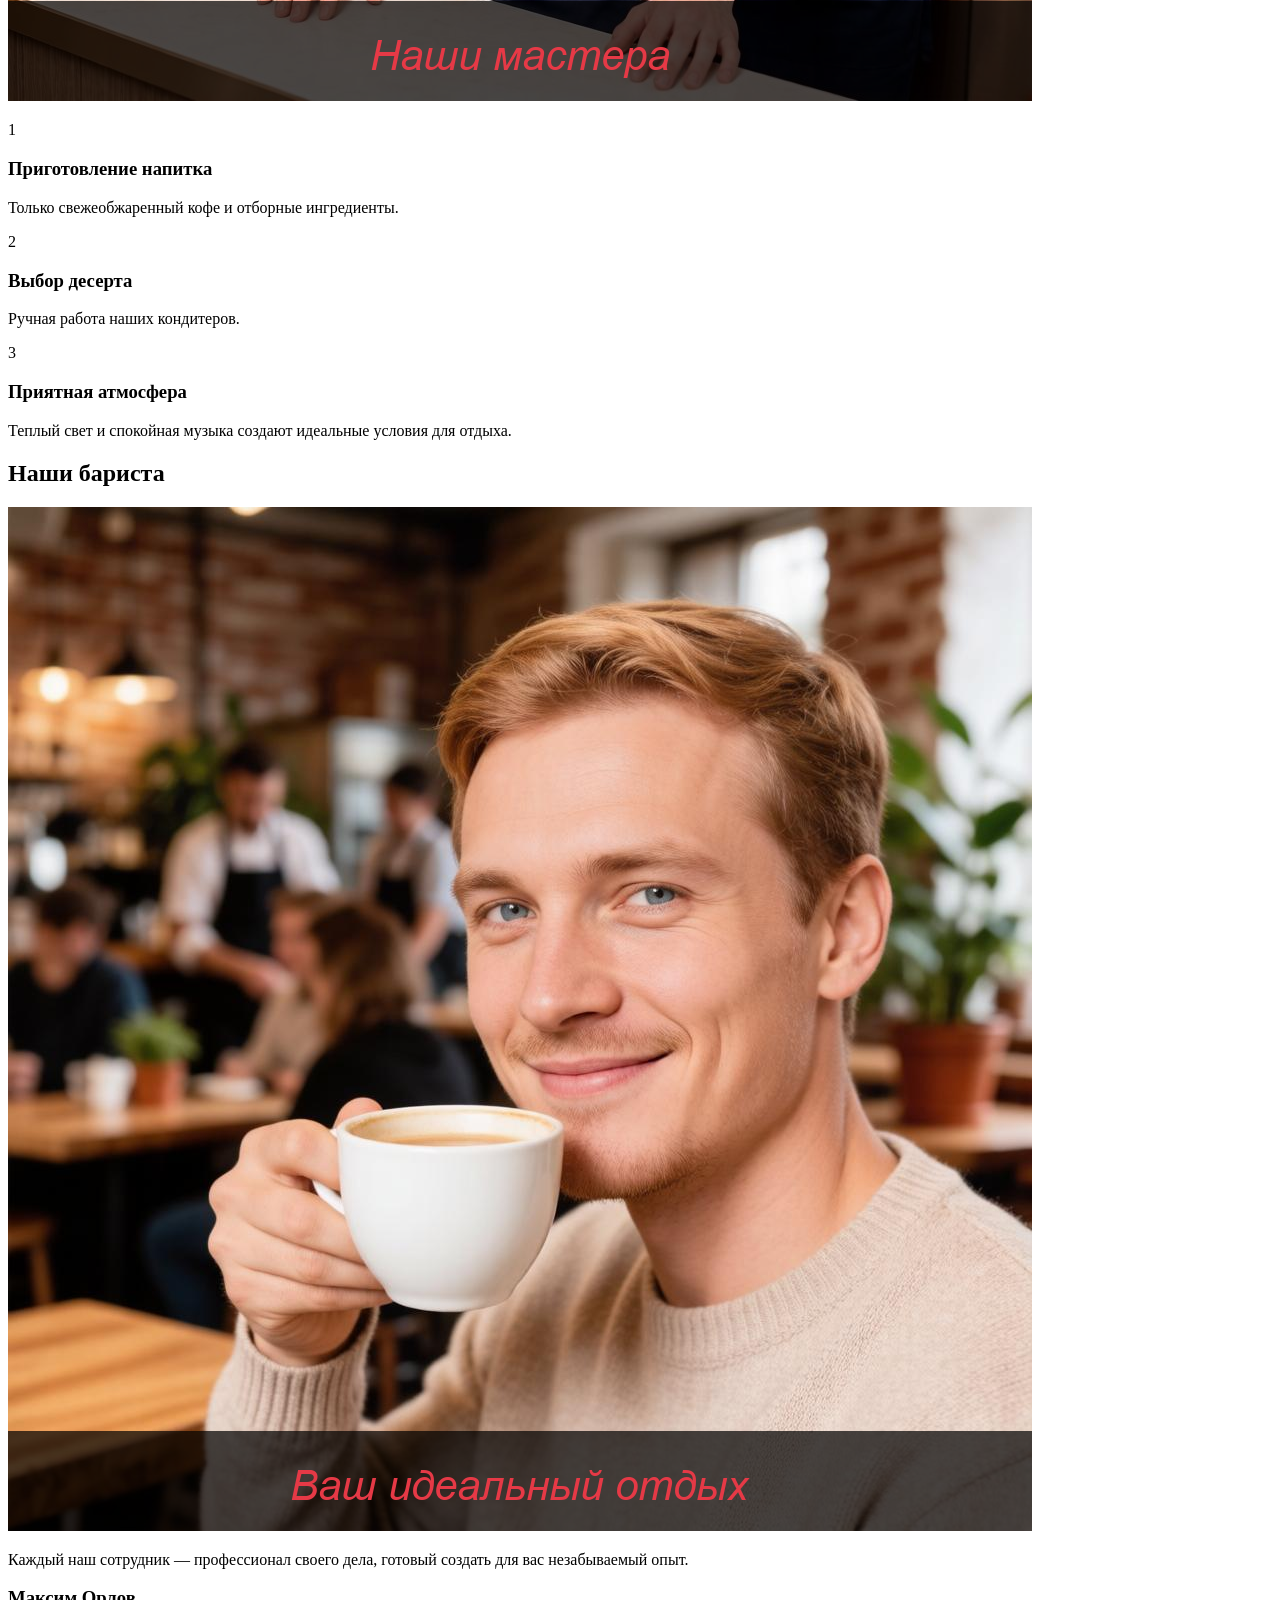
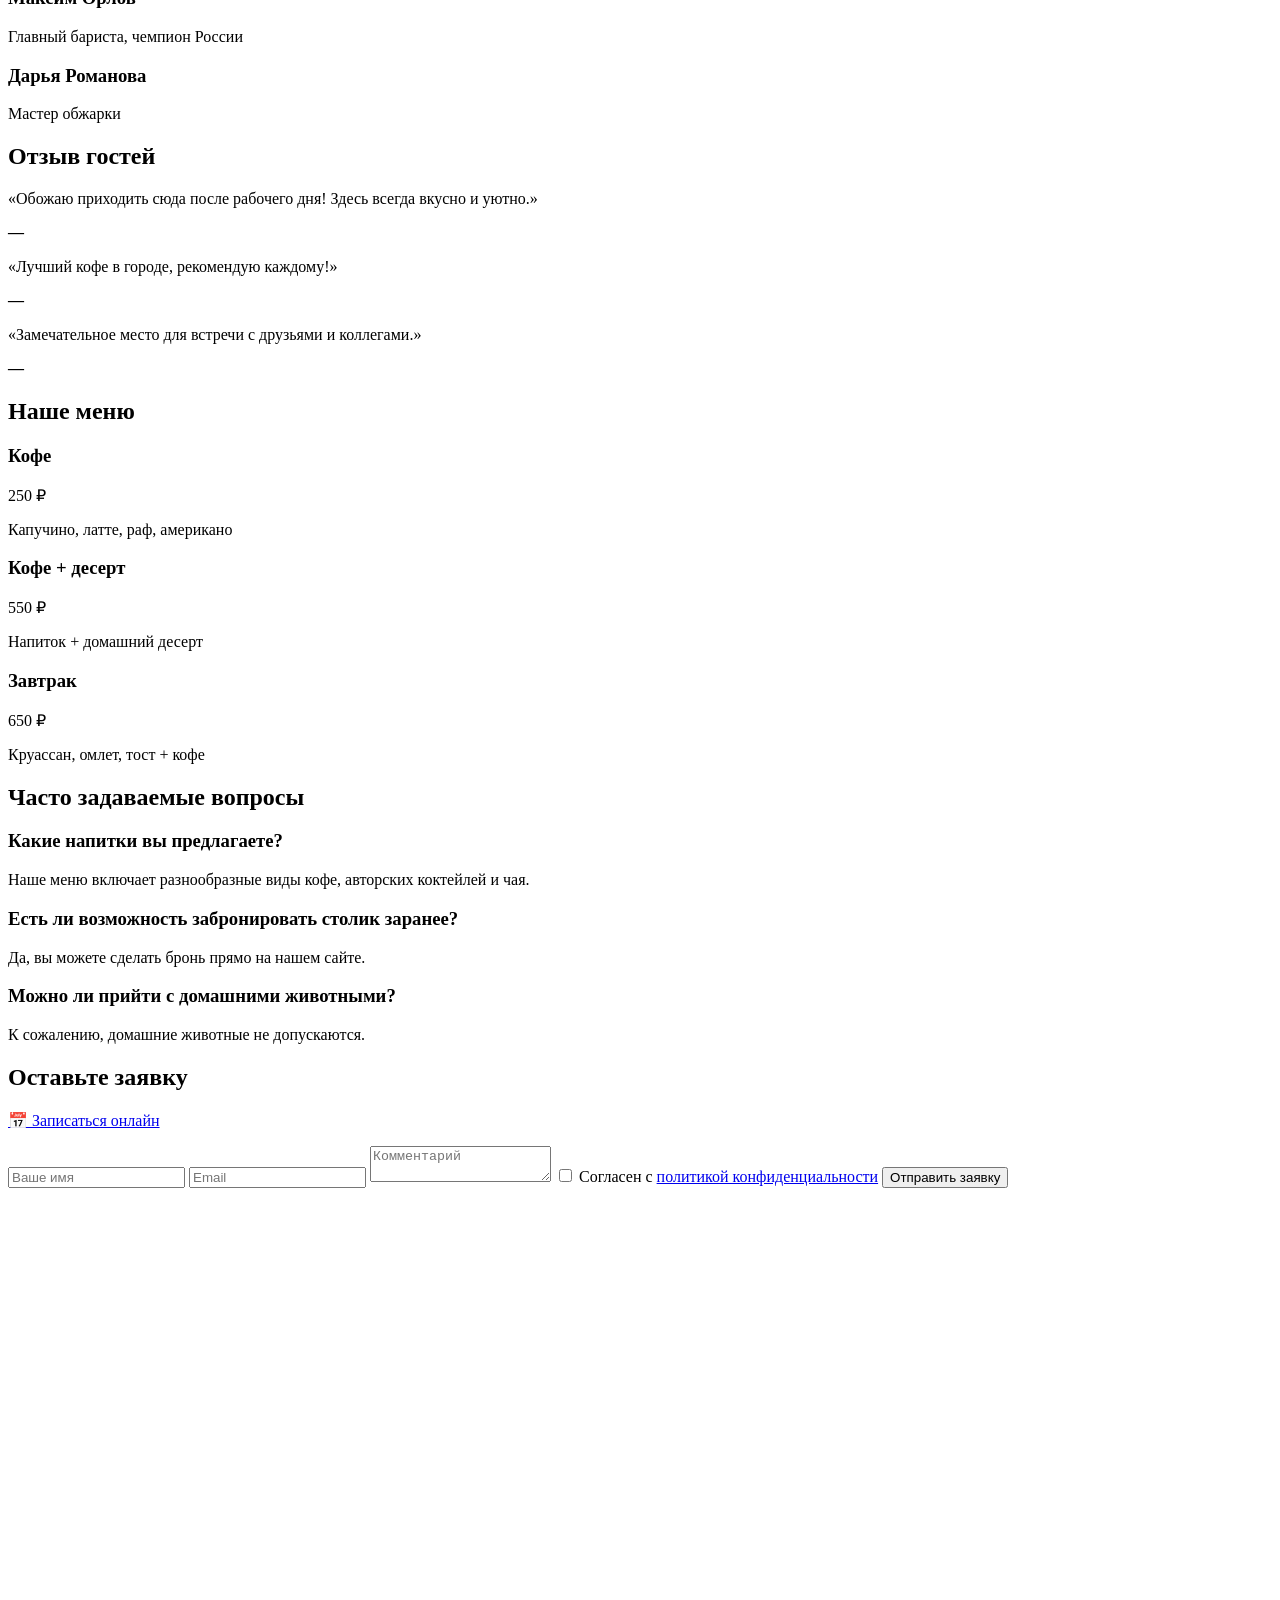
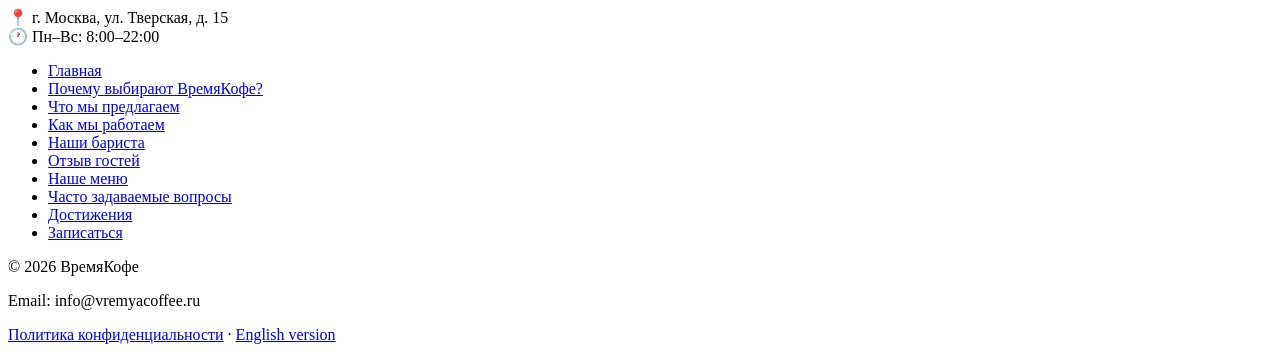
==== commit 8f381463: "Email + hero" ====
--- a/index.html
+++ b/index.html
@@ -25,7 +25,7 @@
 <main class="main-content">
 <section class="hero" id="hero">
 <div class="hero-content">
-<h1>CoffeeTime</h1>
+<h1>ВремяКофе</h1>
 <p class="subtitle">Место, где время замедляется</p>
 <p class="description">Насладитесь чашечкой ароматного кофе в окружении тепла и уюта.</p>
 <a href="#contact" class="cta-button">Забронировать столик</a>
@@ -52,7 +52,7 @@
 <nav class="bottom-menu"><ul><li><a href="#hero">Главная</a></li><li><a href="#about">Почему выбирают ВремяКофе?</a></li><li><a href="#services">Что мы предлагаем</a></li><li><a href="#process">Как мы работаем</a></li><li><a href="#team">Наши бариста</a></li><li><a href="#testimonials">Отзыв гостей</a></li><li><a href="#pricing">Наше меню</a></li><li><a href="#faq">Часто задаваемые вопросы</a></li><li><a href="#achievements">Достижения</a></li><li><a href="#contact">Записаться</a></li></ul></nav>
 <footer>
 <p>© 2026 ВремяКофе</p>
-<div class="contacts"><p>Email: ai.saitodel@yandex.ru</p></div>
+<div class="contacts"><p>Email: info@vremyacoffee.ru</p></div>
 <p class="privacy-link"><a href="privacy.html">Политика конфиденциальности</a> · <a href="en.html">English version</a></p>
 </footer>
 </main>
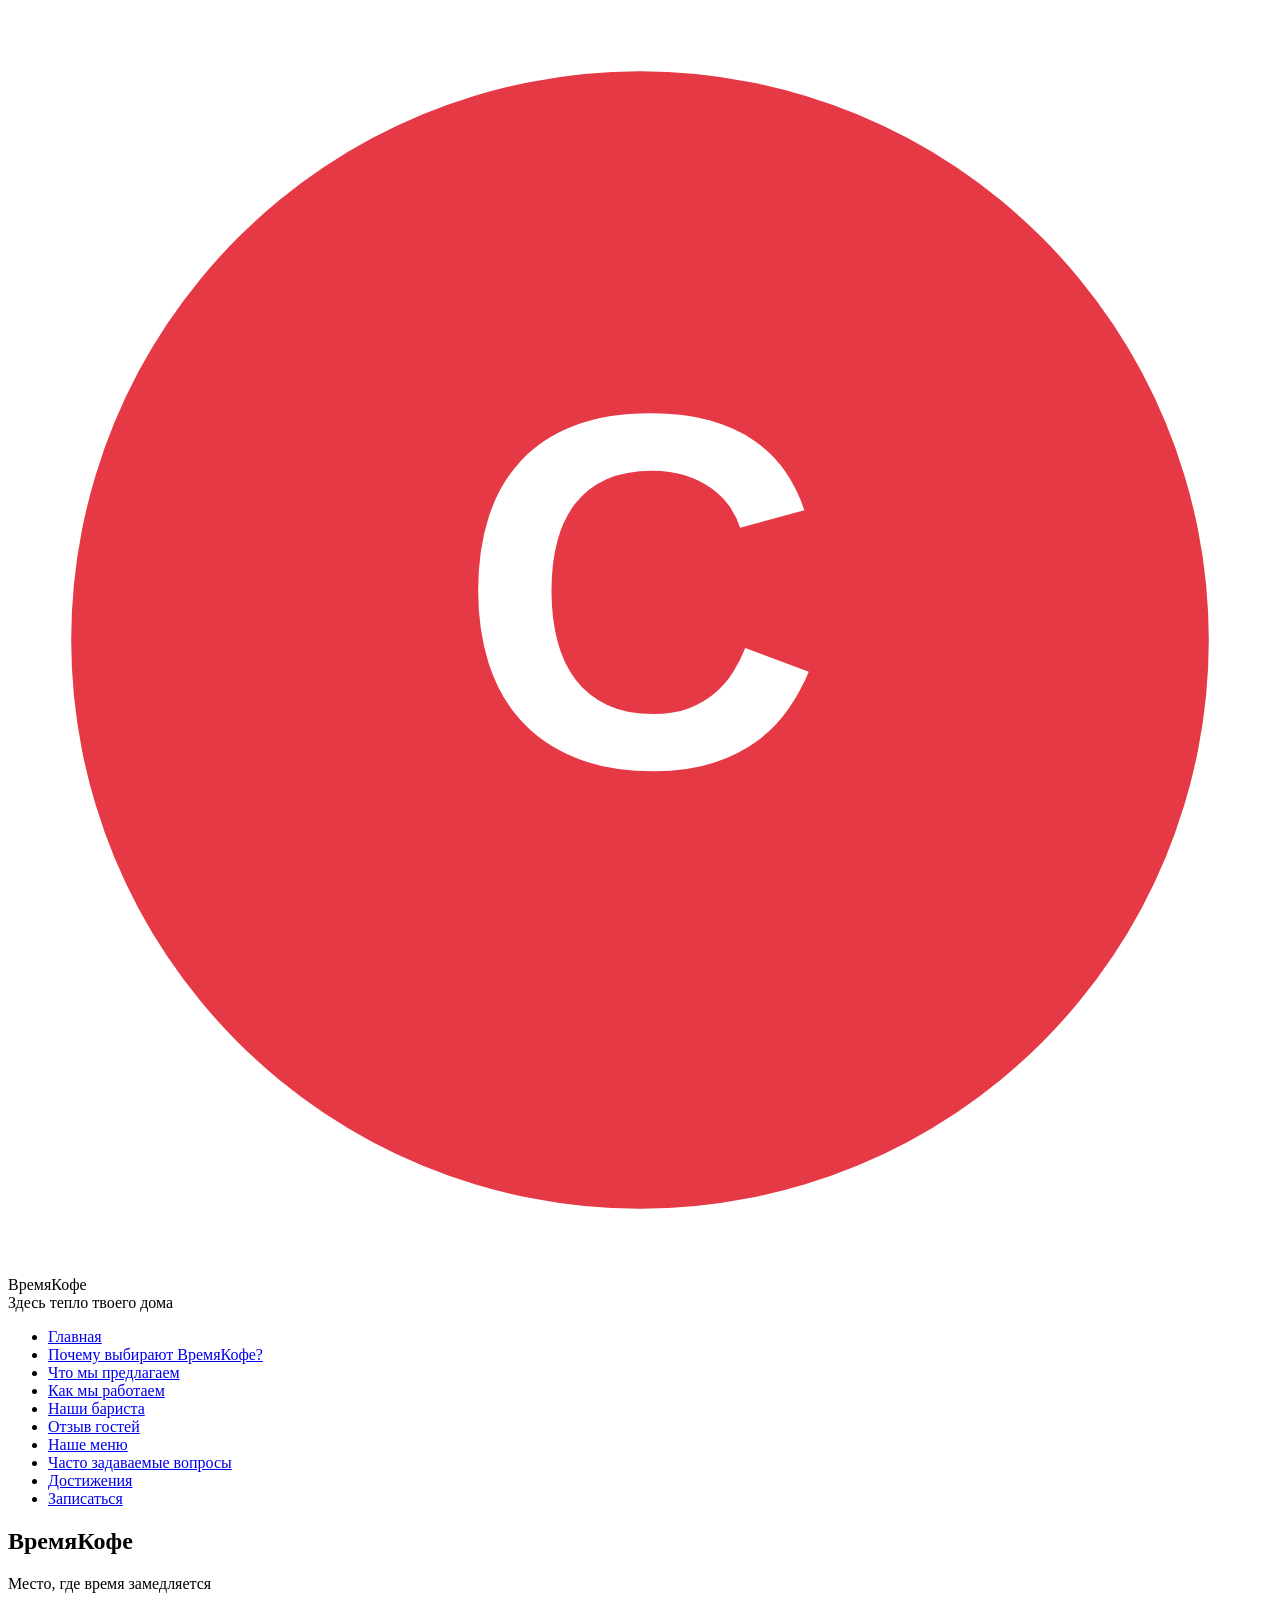
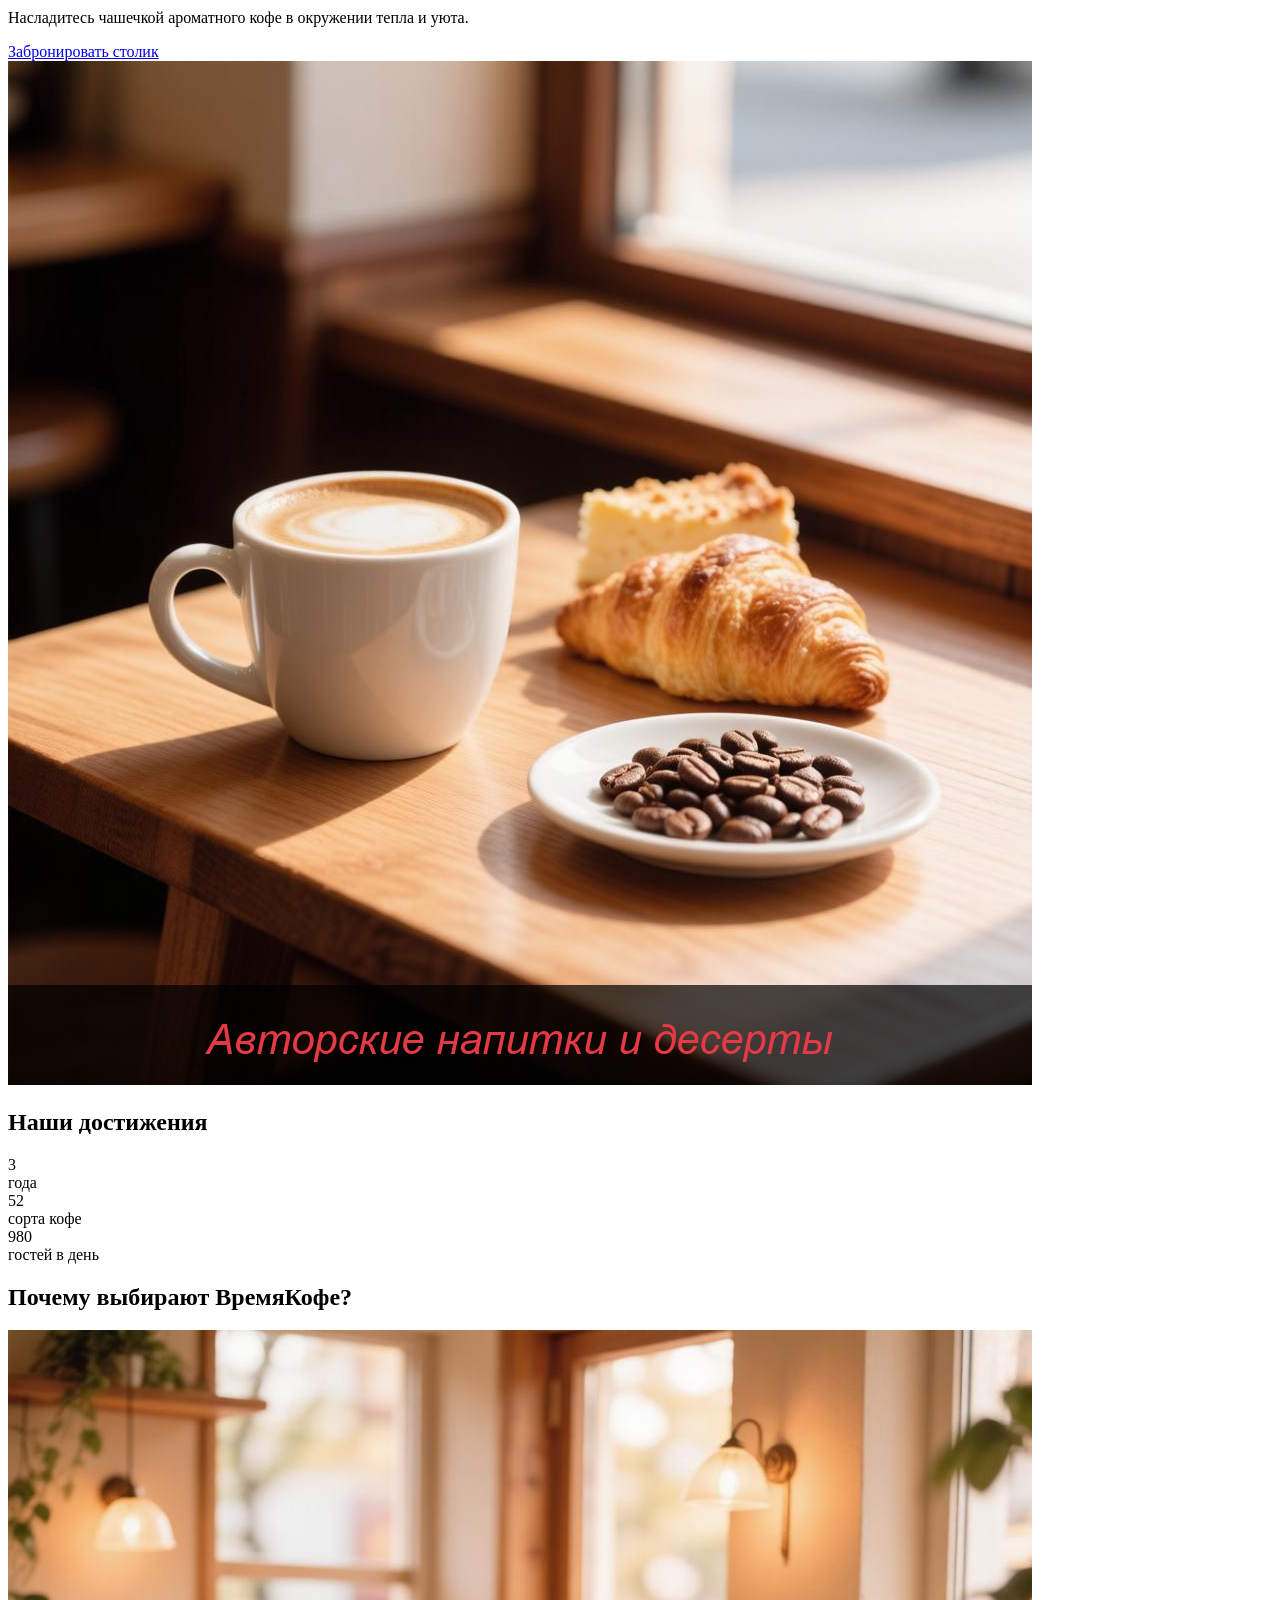
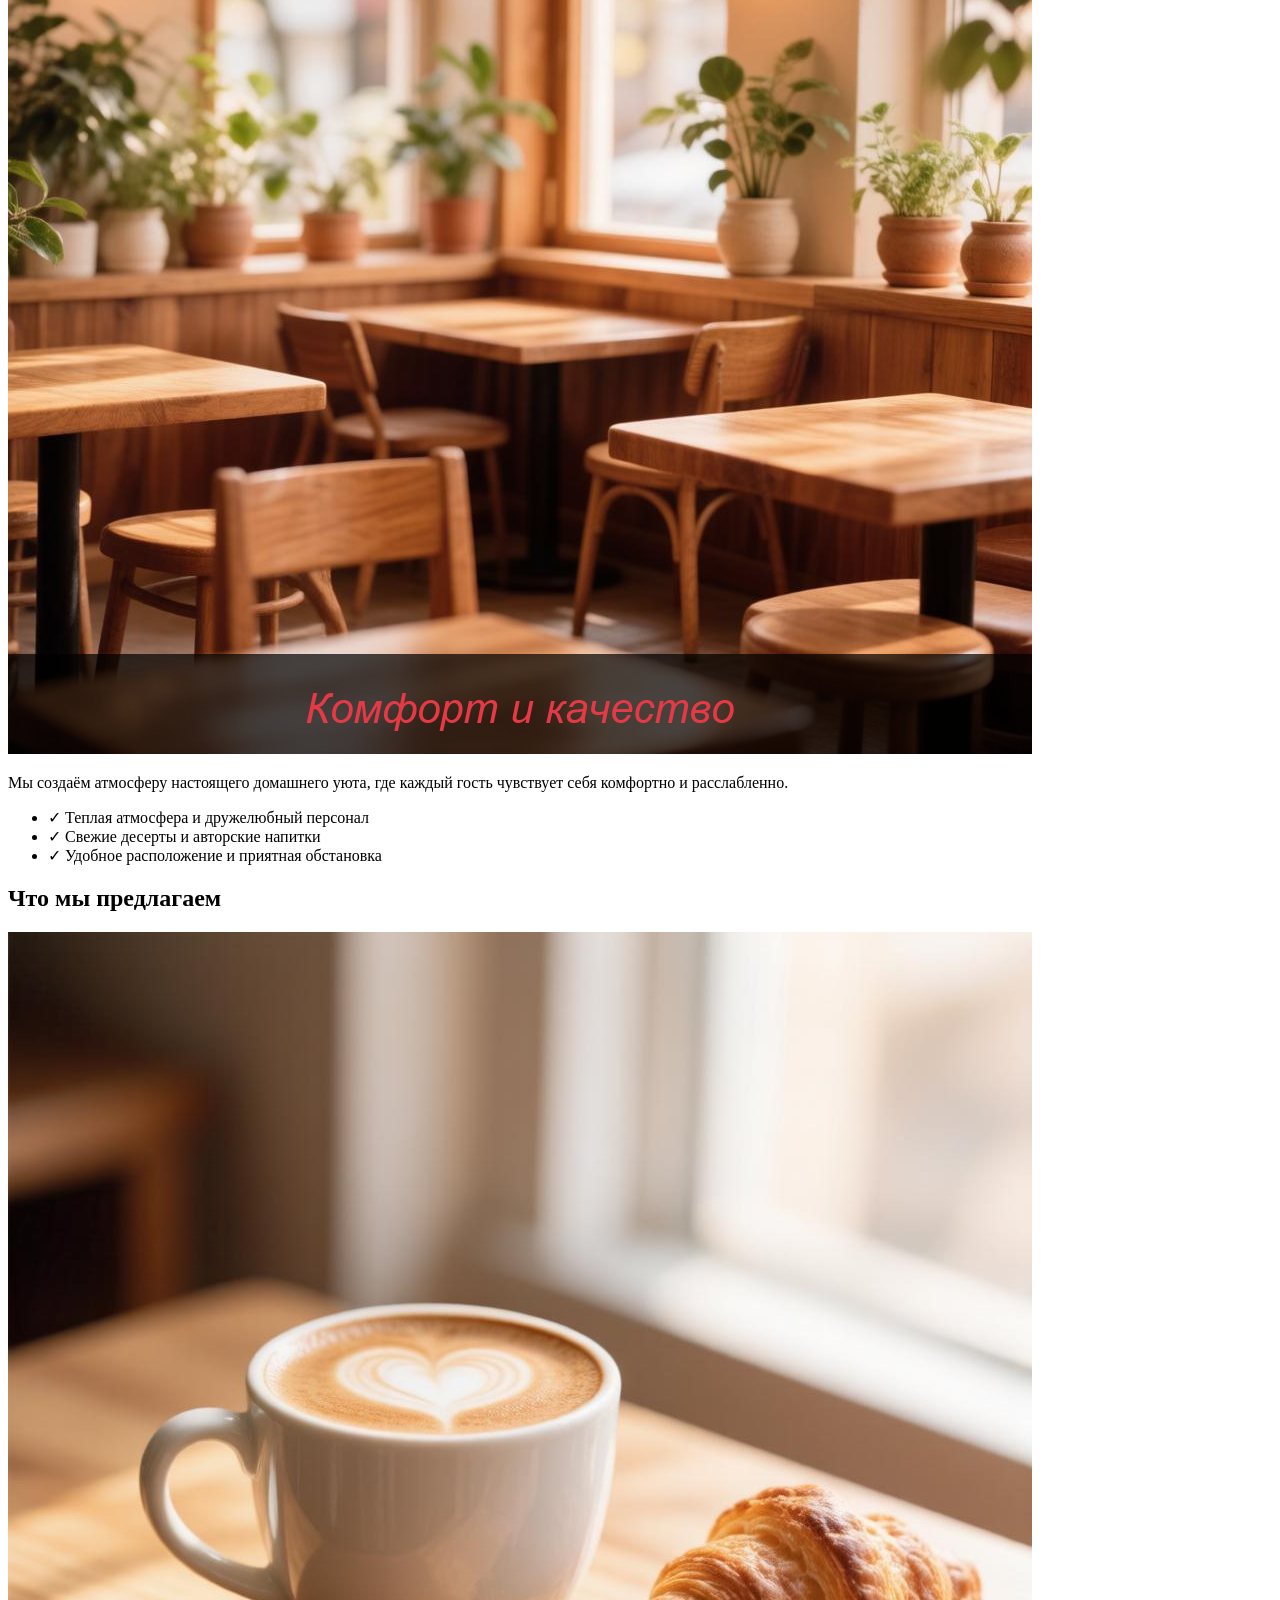
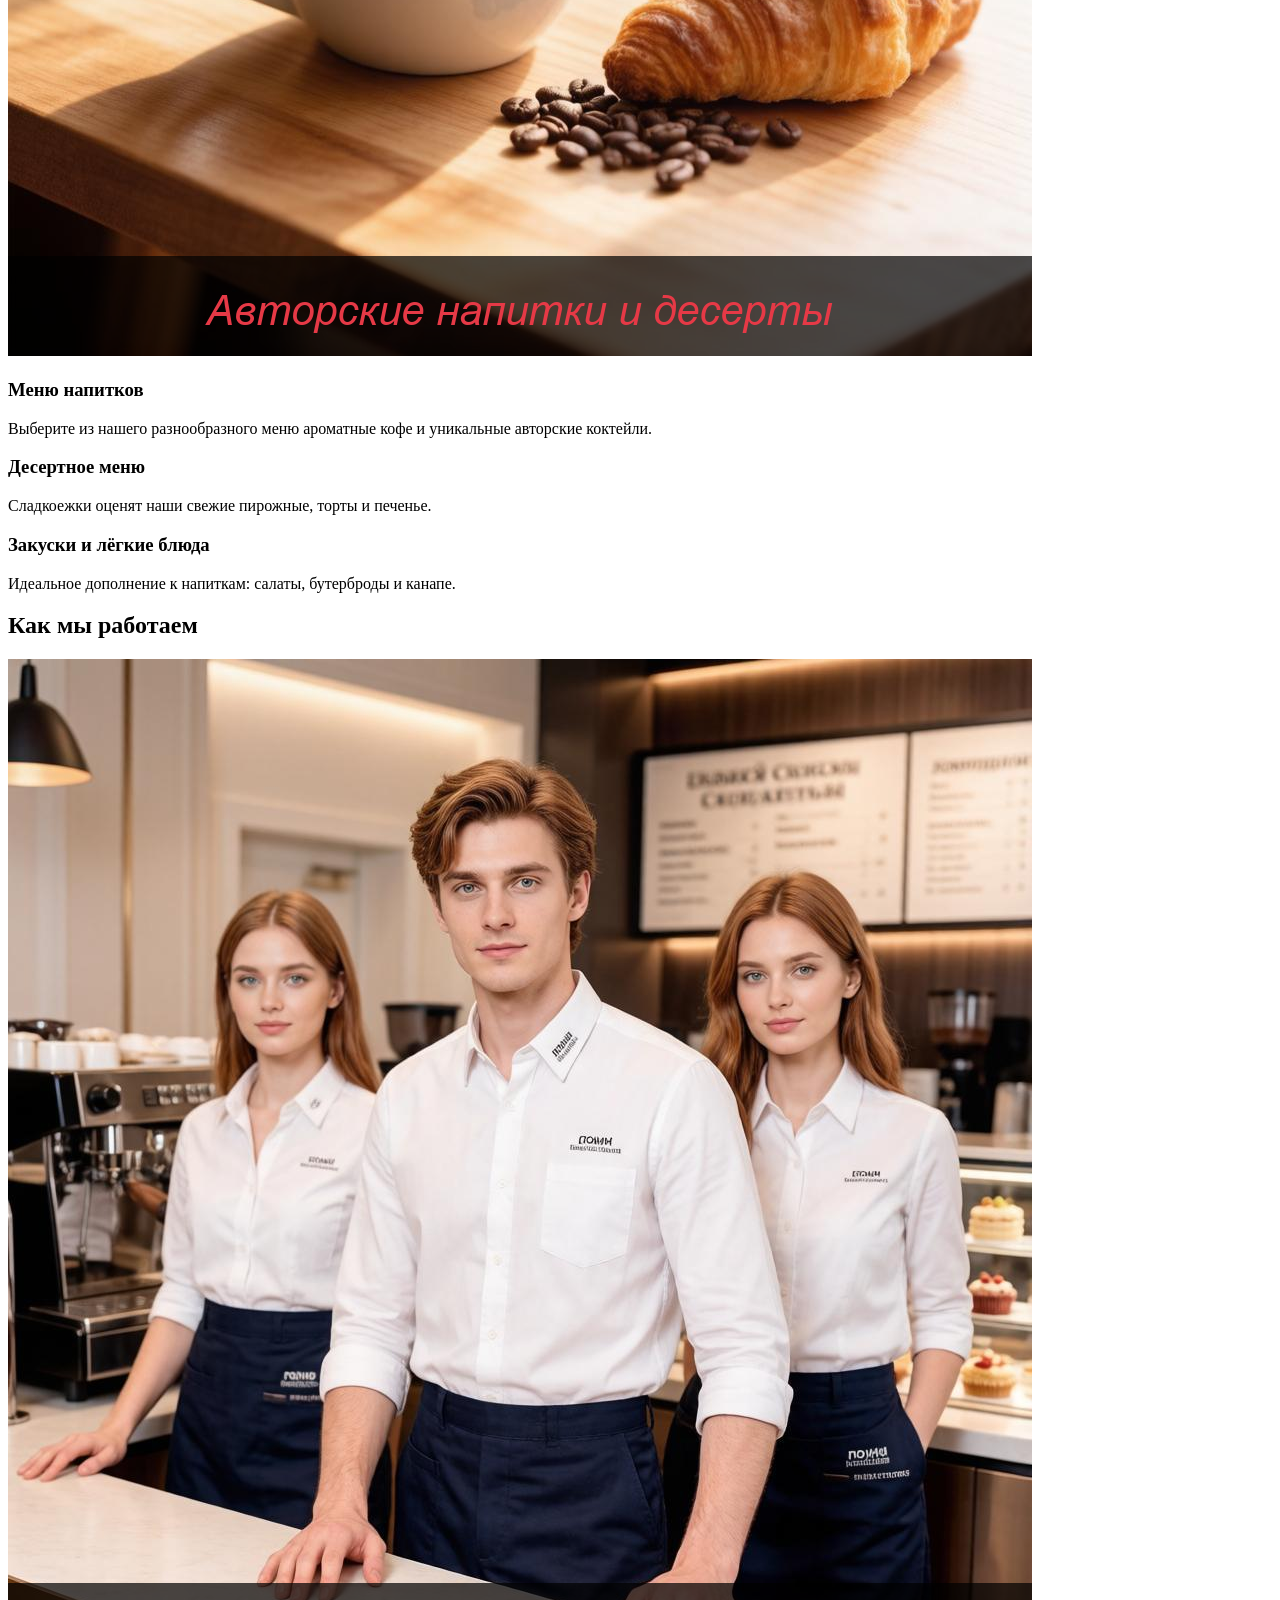
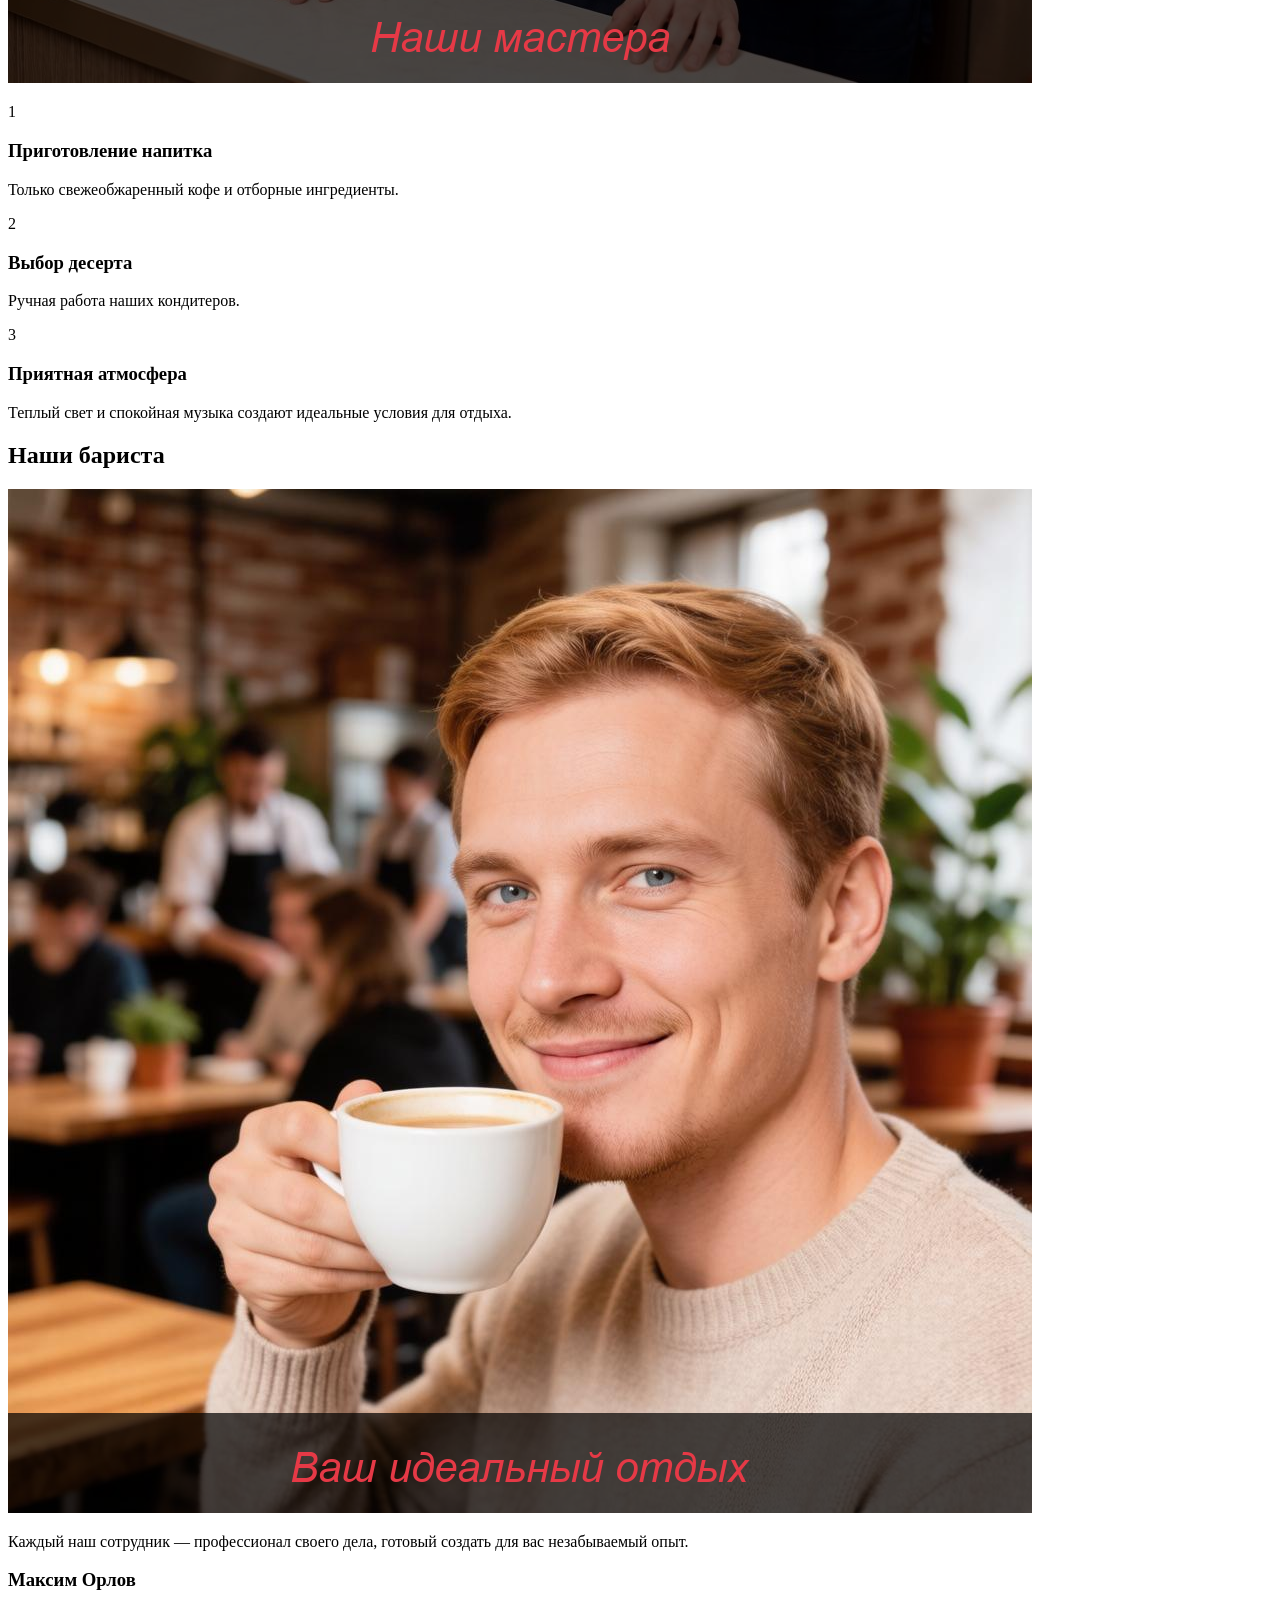
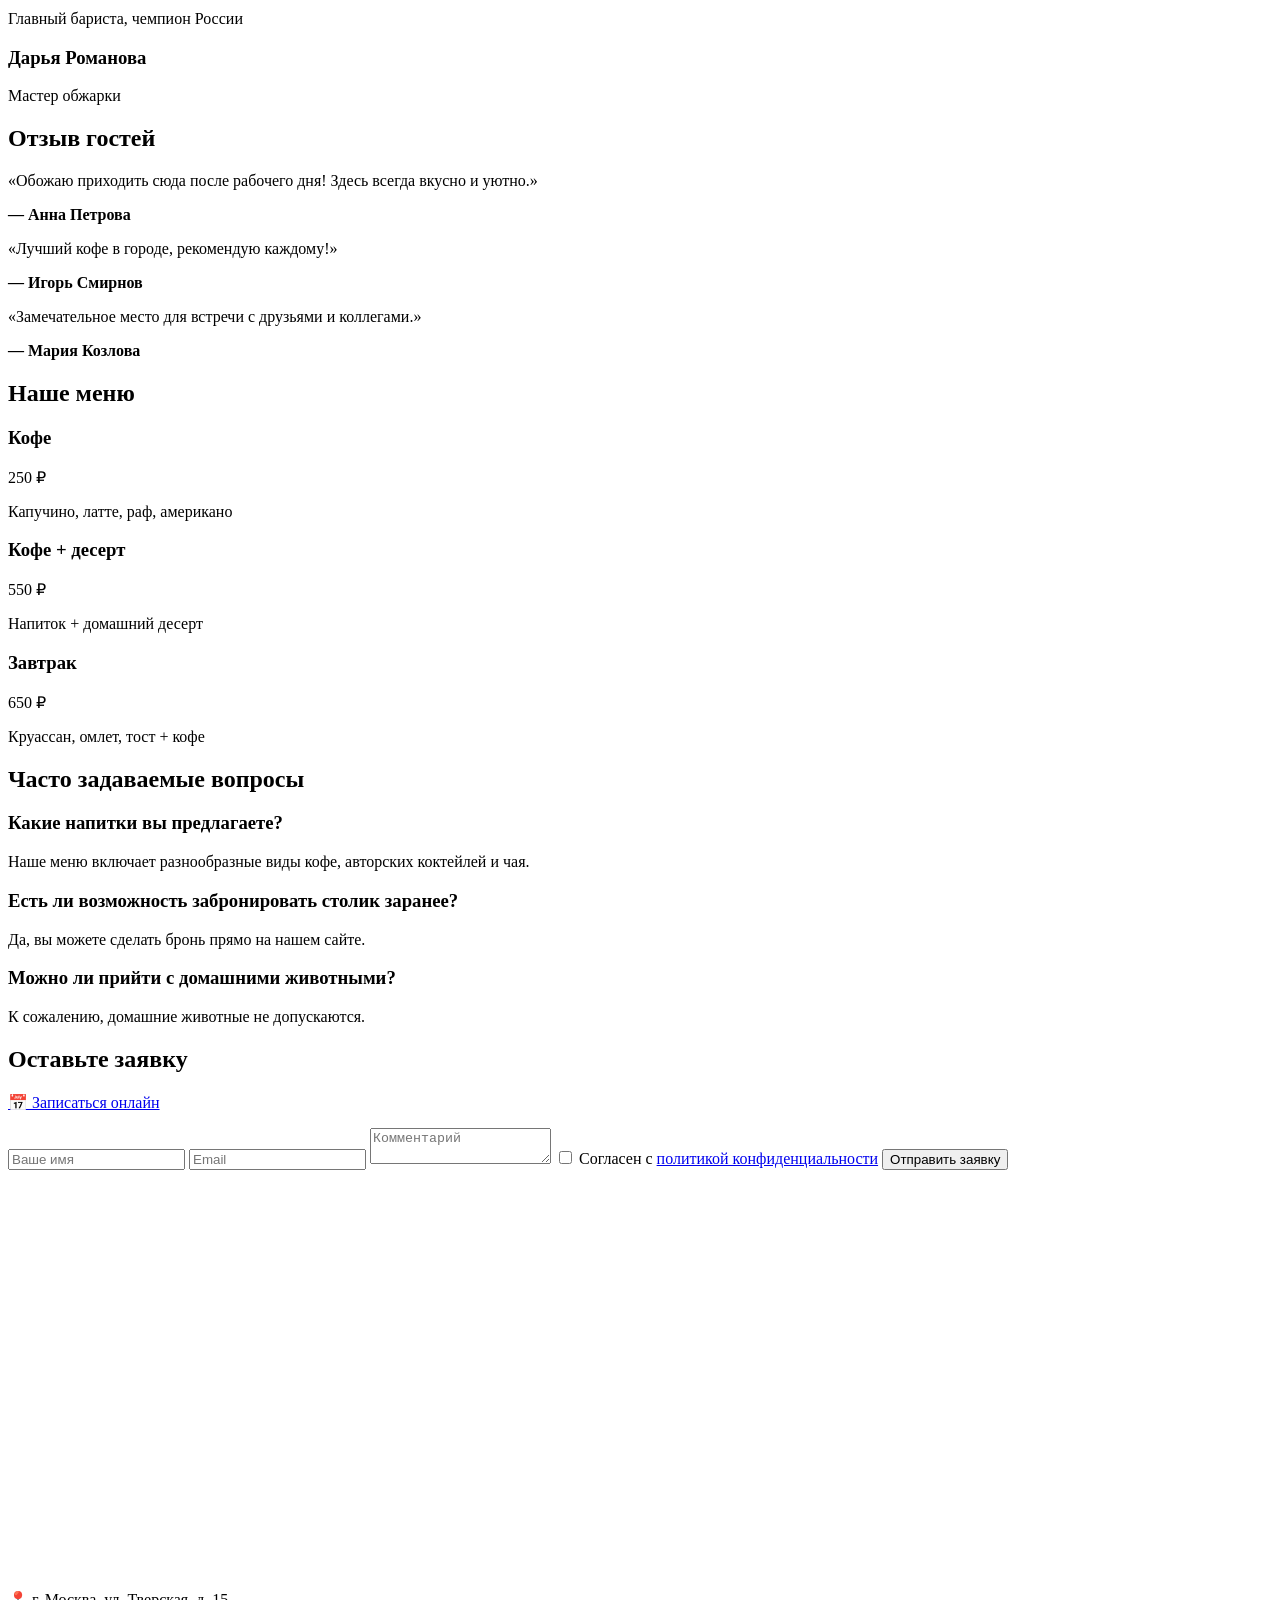
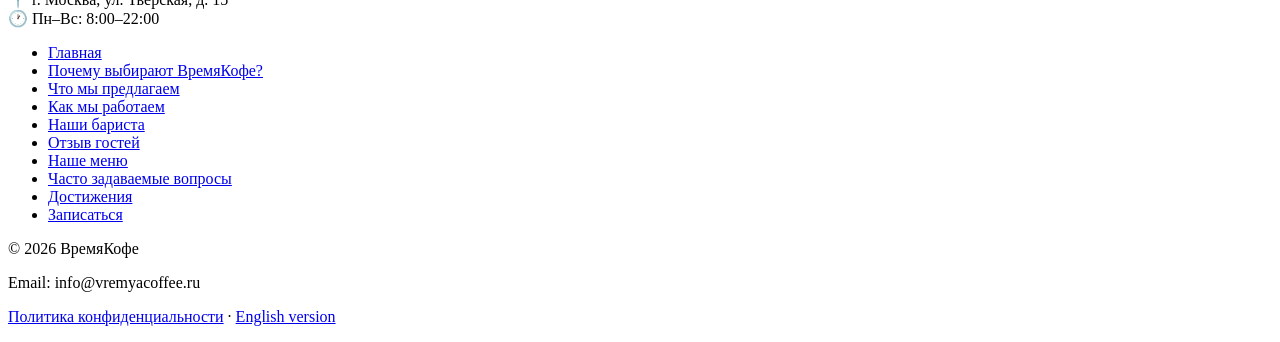
==== commit ddc9b6fa: "Отзывы: имена" ====
--- a/index.html
+++ b/index.html
@@ -5,11 +5,7 @@
 <meta name="viewport" content="width=device-width, initial-scale=1.0">
 <title>Кофейня ВремяКофе — уют и вкусные напитки</title>
 <meta name="description" content="Уютная кофейня ВремяКофе приглашает насладиться ароматным кофе и свежими десертами.">
-<link rel="icon" href="data:image/svg+xml,<svg xmlns="http://www.w3.org/2000/svg" viewBox="0 0 200 200">
-            <circle cx="100" cy="100" r="90" fill="#e63946" />
-            <text x="100" y="120" font-family="Arial" font-size="80" fill="white" 
-                  text-anchor="middle" font-weight="bold">C</text>
-        </svg>" type="image/svg+xml">
+<link rel="icon" href="images/favicon.png" type="image/png">
 <link rel="stylesheet" href="style.css">
 </head>
 <body>
@@ -33,7 +29,7 @@
 <div class="hero-img-wrap"><img src="images/hero.png" alt="Hero" class="hero-img"></div>
 </section>
 <section id="achievements" class="section achievements"><h2>Наши достижения</h2><div class="ach-grid"><div class="ach-card"><div class="ach-num"><span class="highlight">3</span></div><div class="ach-label">года</div></div><div class="ach-card"><div class="ach-num"><span class="highlight">52</span></div><div class="ach-label">сорта кофе</div></div><div class="ach-card"><div class="ach-num"><span class="highlight">980</span></div><div class="ach-label">гостей в день</div></div></div></section>
-<section id="about" class="section"><div class="section-content"><h2>Почему выбирают ВремяКофе?</h2><div class="img-wrap"><img src="images/about.png" alt="Почему выбирают ВремяКофе?" class="section-img"></div><p>Мы создаём атмосферу настоящего домашнего уюта, где каждый гость чувствует себя комфортно и расслабленно.</p><ul class="features"><li>✓ Теплая атмосфера и дружелюбный персонал</li><li>✓ Свежие десерты и авторские напитки</li><li>✓ Удобное расположение и приятная обстановка</li></ul></div></section><section id="services" class="section"><div class="section-content"><h2>Что мы предлагаем</h2><div class="img-wrap"><img src="images/services.png" alt="Что мы предлагаем" class="section-img"></div><p></p><div class="items-grid"><div class="item"><h3>Меню напитков</h3><p>Выберите из нашего разнообразного меню ароматные кофе и уникальные авторские коктейли.</p></div><div class="item"><h3>Десертное меню</h3><p>Сладкоежки оценят наши свежие пирожные, торты и печенье.</p></div><div class="item"><h3>Закуски и лёгкие блюда</h3><p>Идеальное дополнение к напиткам: салаты, бутерброды и канапе.</p></div></div></div></section><section id="process" class="section"><div class="section-content"><h2>Как мы работаем</h2><div class="img-wrap"><img src="images/team.png" alt="Как мы работаем" class="section-img"></div><p></p><div class="process-grid"><div class="process-step"><div class="step-num"><span class="highlight">1</span></div><h3>Приготовление напитка</h3><p>Только свежеобжаренный кофе и отборные ингредиенты.</p></div><div class="process-step"><div class="step-num"><span class="highlight">2</span></div><h3>Выбор десерта</h3><p>Ручная работа наших кондитеров.</p></div><div class="process-step"><div class="step-num"><span class="highlight">3</span></div><h3>Приятная атмосфера</h3><p>Теплый свет и спокойная музыка создают идеальные условия для отдыха.</p></div></div></div></section><section id="team" class="section"><div class="section-content"><h2>Наши бариста</h2><div class="img-wrap"><img src="images/result.png" alt="Наши бариста" class="section-img"></div><p>Каждый наш сотрудник — профессионал своего дела, готовый создать для вас незабываемый опыт.</p><div class="items-grid"><div class="item"><h3>Максим Орлов</h3><p>Главный бариста, чемпион России</p></div><div class="item"><h3>Дарья Романова</h3><p>Мастер обжарки</p></div></div></div></section><section id="testimonials" class="section"><div class="section-content"><h2>Отзыв гостей</h2><p></p><div class="items-grid"><div class="item testimonial"><p>«Обожаю приходить сюда после рабочего дня! Здесь всегда вкусно и уютно.»</p><strong>— </strong></div><div class="item testimonial"><p>«Лучший кофе в городе, рекомендую каждому!»</p><strong>— </strong></div><div class="item testimonial"><p>«Замечательное место для встречи с друзьями и коллегами.»</p><strong>— </strong></div></div></div></section><section id="pricing" class="section"><div class="section-content"><h2>Наше меню</h2><p></p><div class="pricing-grid"><div class="price-card"><h3>Кофе</h3><div class="price"><span class="highlight">250 ₽</span></div><p>Капучино, латте, раф, американо</p></div><div class="price-card"><h3>Кофе + десерт</h3><div class="price"><span class="highlight">550 ₽</span></div><p>Напиток + домашний десерт</p></div><div class="price-card"><h3>Завтрак</h3><div class="price"><span class="highlight">650 ₽</span></div><p>Круассан, омлет, тост + кофе</p></div></div></div></section><section id="faq" class="section"><div class="section-content"><h2>Часто задаваемые вопросы</h2><p></p><div class="faq-list"><div class="faq-item"><h3>Какие напитки вы предлагаете?</h3><p>Наше меню включает разнообразные виды кофе, авторских коктейлей и чая.</p></div><div class="faq-item"><h3>Есть ли возможность забронировать столик заранее?</h3><p>Да, вы можете сделать бронь прямо на нашем сайте.</p></div><div class="faq-item"><h3>Можно ли прийти с домашними животными?</h3><p>К сожалению, домашние животные не допускаются.</p></div></div></div></section>
+<section id="about" class="section"><div class="section-content"><h2>Почему выбирают ВремяКофе?</h2><div class="img-wrap"><img src="images/about.png" alt="Почему выбирают ВремяКофе?" class="section-img"></div><p>Мы создаём атмосферу настоящего домашнего уюта, где каждый гость чувствует себя комфортно и расслабленно.</p><ul class="features"><li>✓ Теплая атмосфера и дружелюбный персонал</li><li>✓ Свежие десерты и авторские напитки</li><li>✓ Удобное расположение и приятная обстановка</li></ul></div></section><section id="services" class="section"><div class="section-content"><h2>Что мы предлагаем</h2><div class="img-wrap"><img src="images/services.png" alt="Что мы предлагаем" class="section-img"></div><p></p><div class="items-grid"><div class="item"><h3>Меню напитков</h3><p>Выберите из нашего разнообразного меню ароматные кофе и уникальные авторские коктейли.</p></div><div class="item"><h3>Десертное меню</h3><p>Сладкоежки оценят наши свежие пирожные, торты и печенье.</p></div><div class="item"><h3>Закуски и лёгкие блюда</h3><p>Идеальное дополнение к напиткам: салаты, бутерброды и канапе.</p></div></div></div></section><section id="process" class="section"><div class="section-content"><h2>Как мы работаем</h2><div class="img-wrap"><img src="images/team.png" alt="Как мы работаем" class="section-img"></div><p></p><div class="process-grid"><div class="process-step"><div class="step-num"><span class="highlight">1</span></div><h3>Приготовление напитка</h3><p>Только свежеобжаренный кофе и отборные ингредиенты.</p></div><div class="process-step"><div class="step-num"><span class="highlight">2</span></div><h3>Выбор десерта</h3><p>Ручная работа наших кондитеров.</p></div><div class="process-step"><div class="step-num"><span class="highlight">3</span></div><h3>Приятная атмосфера</h3><p>Теплый свет и спокойная музыка создают идеальные условия для отдыха.</p></div></div></div></section><section id="team" class="section"><div class="section-content"><h2>Наши бариста</h2><div class="img-wrap"><img src="images/result.png" alt="Наши бариста" class="section-img"></div><p>Каждый наш сотрудник — профессионал своего дела, готовый создать для вас незабываемый опыт.</p><div class="items-grid"><div class="item"><h3>Максим Орлов</h3><p>Главный бариста, чемпион России</p></div><div class="item"><h3>Дарья Романова</h3><p>Мастер обжарки</p></div></div></div></section><section id="testimonials" class="section"><div class="section-content"><h2>Отзыв гостей</h2><p></p><div class="items-grid"><div class="item testimonial"><p>«Обожаю приходить сюда после рабочего дня! Здесь всегда вкусно и уютно.»</p><strong>— Анна Петрова</strong></div><div class="item testimonial"><p>«Лучший кофе в городе, рекомендую каждому!»</p><strong>— Игорь Смирнов</strong></div><div class="item testimonial"><p>«Замечательное место для встречи с друзьями и коллегами.»</p><strong>— Мария Козлова</strong></div></div></div></section><section id="pricing" class="section"><div class="section-content"><h2>Наше меню</h2><p></p><div class="pricing-grid"><div class="price-card"><h3>Кофе</h3><div class="price"><span class="highlight">250 ₽</span></div><p>Капучино, латте, раф, американо</p></div><div class="price-card"><h3>Кофе + десерт</h3><div class="price"><span class="highlight">550 ₽</span></div><p>Напиток + домашний десерт</p></div><div class="price-card"><h3>Завтрак</h3><div class="price"><span class="highlight">650 ₽</span></div><p>Круассан, омлет, тост + кофе</p></div></div></div></section><section id="faq" class="section"><div class="section-content"><h2>Часто задаваемые вопросы</h2><p></p><div class="faq-list"><div class="faq-item"><h3>Какие напитки вы предлагаете?</h3><p>Наше меню включает разнообразные виды кофе, авторских коктейлей и чая.</p></div><div class="faq-item"><h3>Есть ли возможность забронировать столик заранее?</h3><p>Да, вы можете сделать бронь прямо на нашем сайте.</p></div><div class="faq-item"><h3>Можно ли прийти с домашними животными?</h3><p>К сожалению, домашние животные не допускаются.</p></div></div></div></section>
 
 
 <section id="contact" class="section contact">
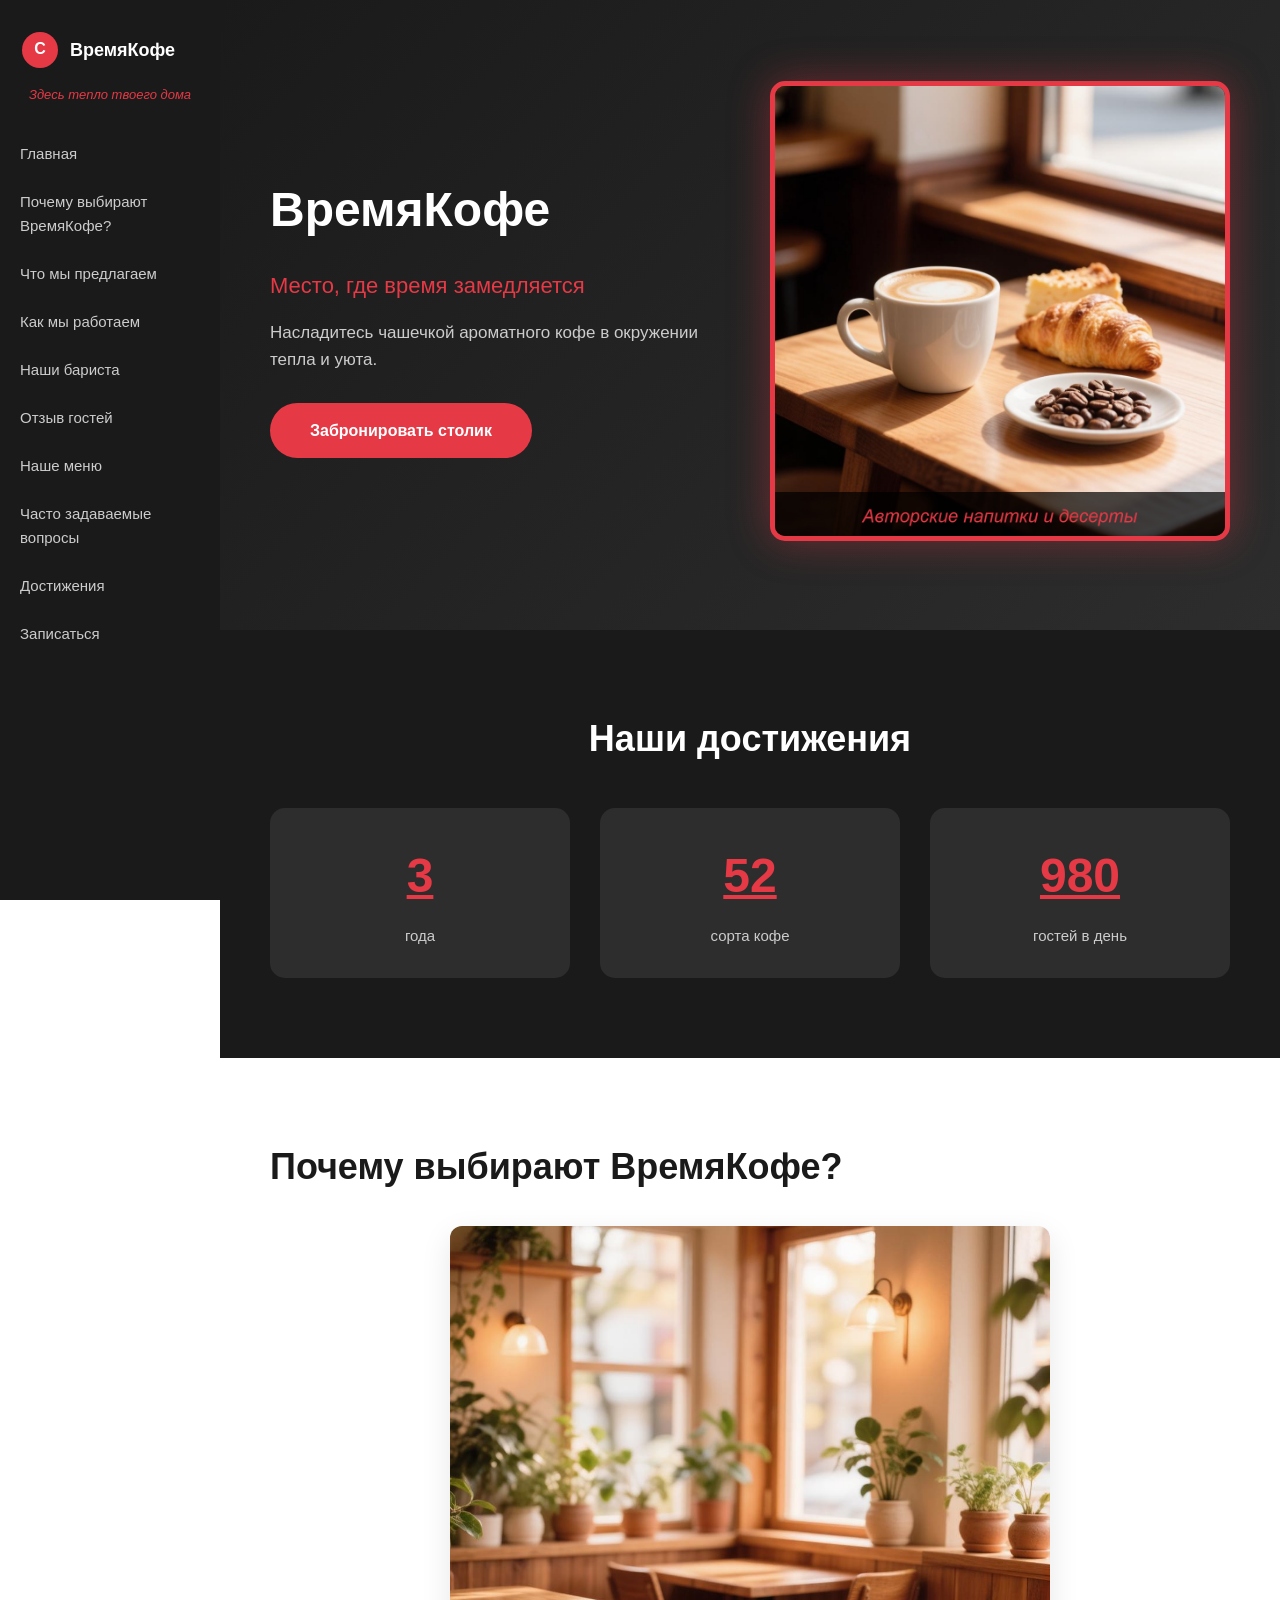
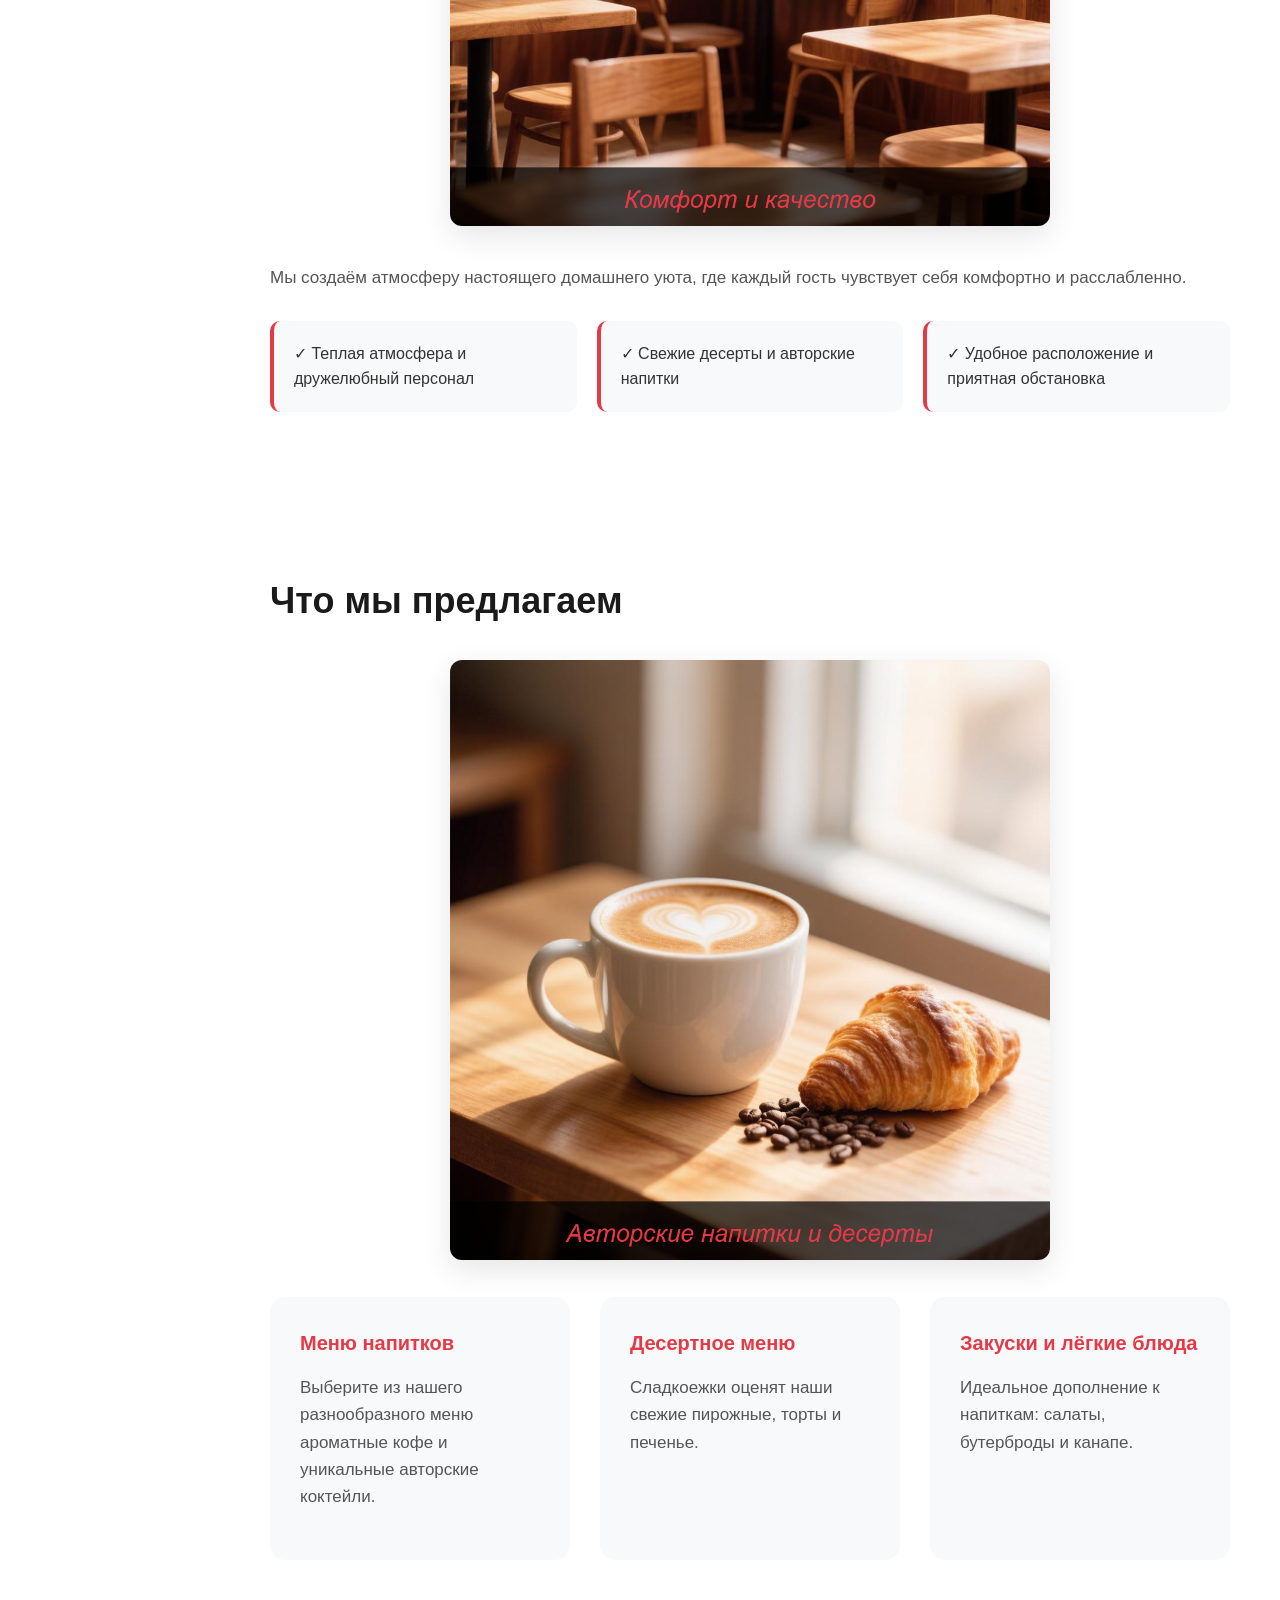
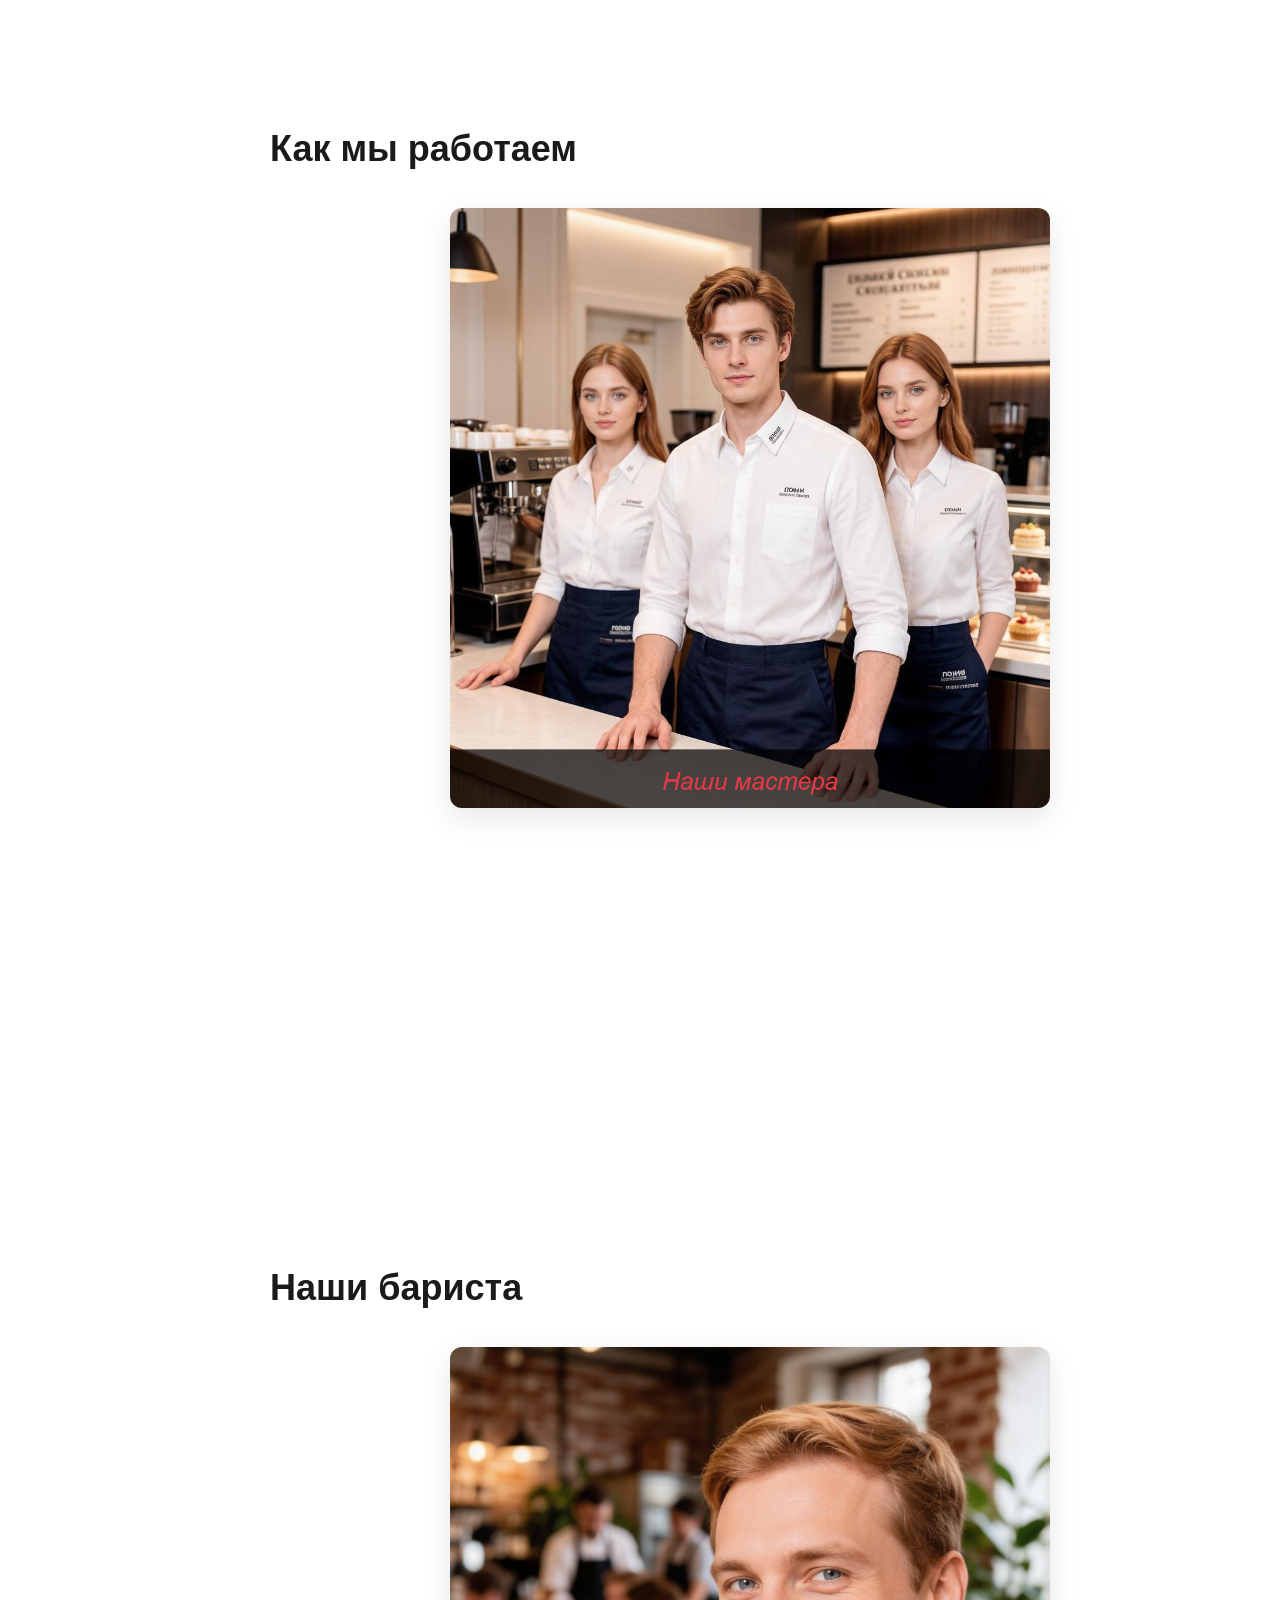
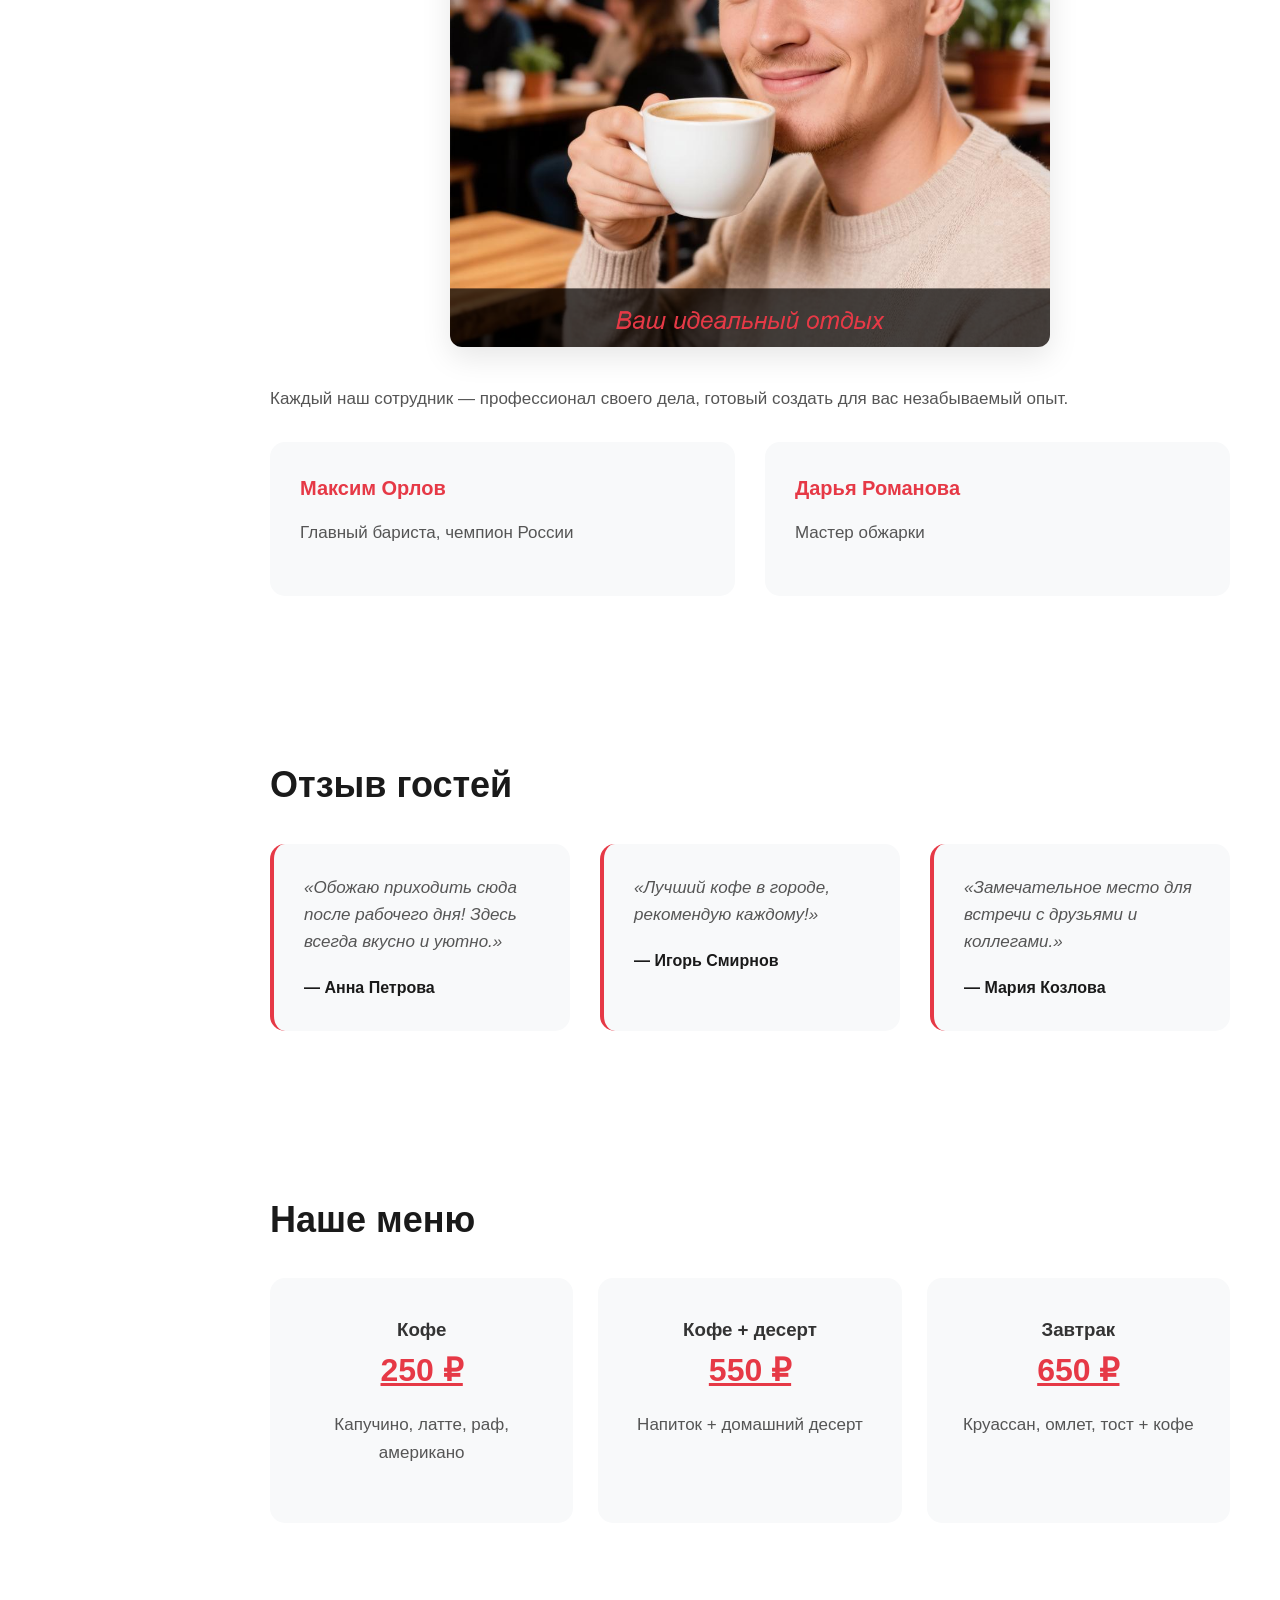
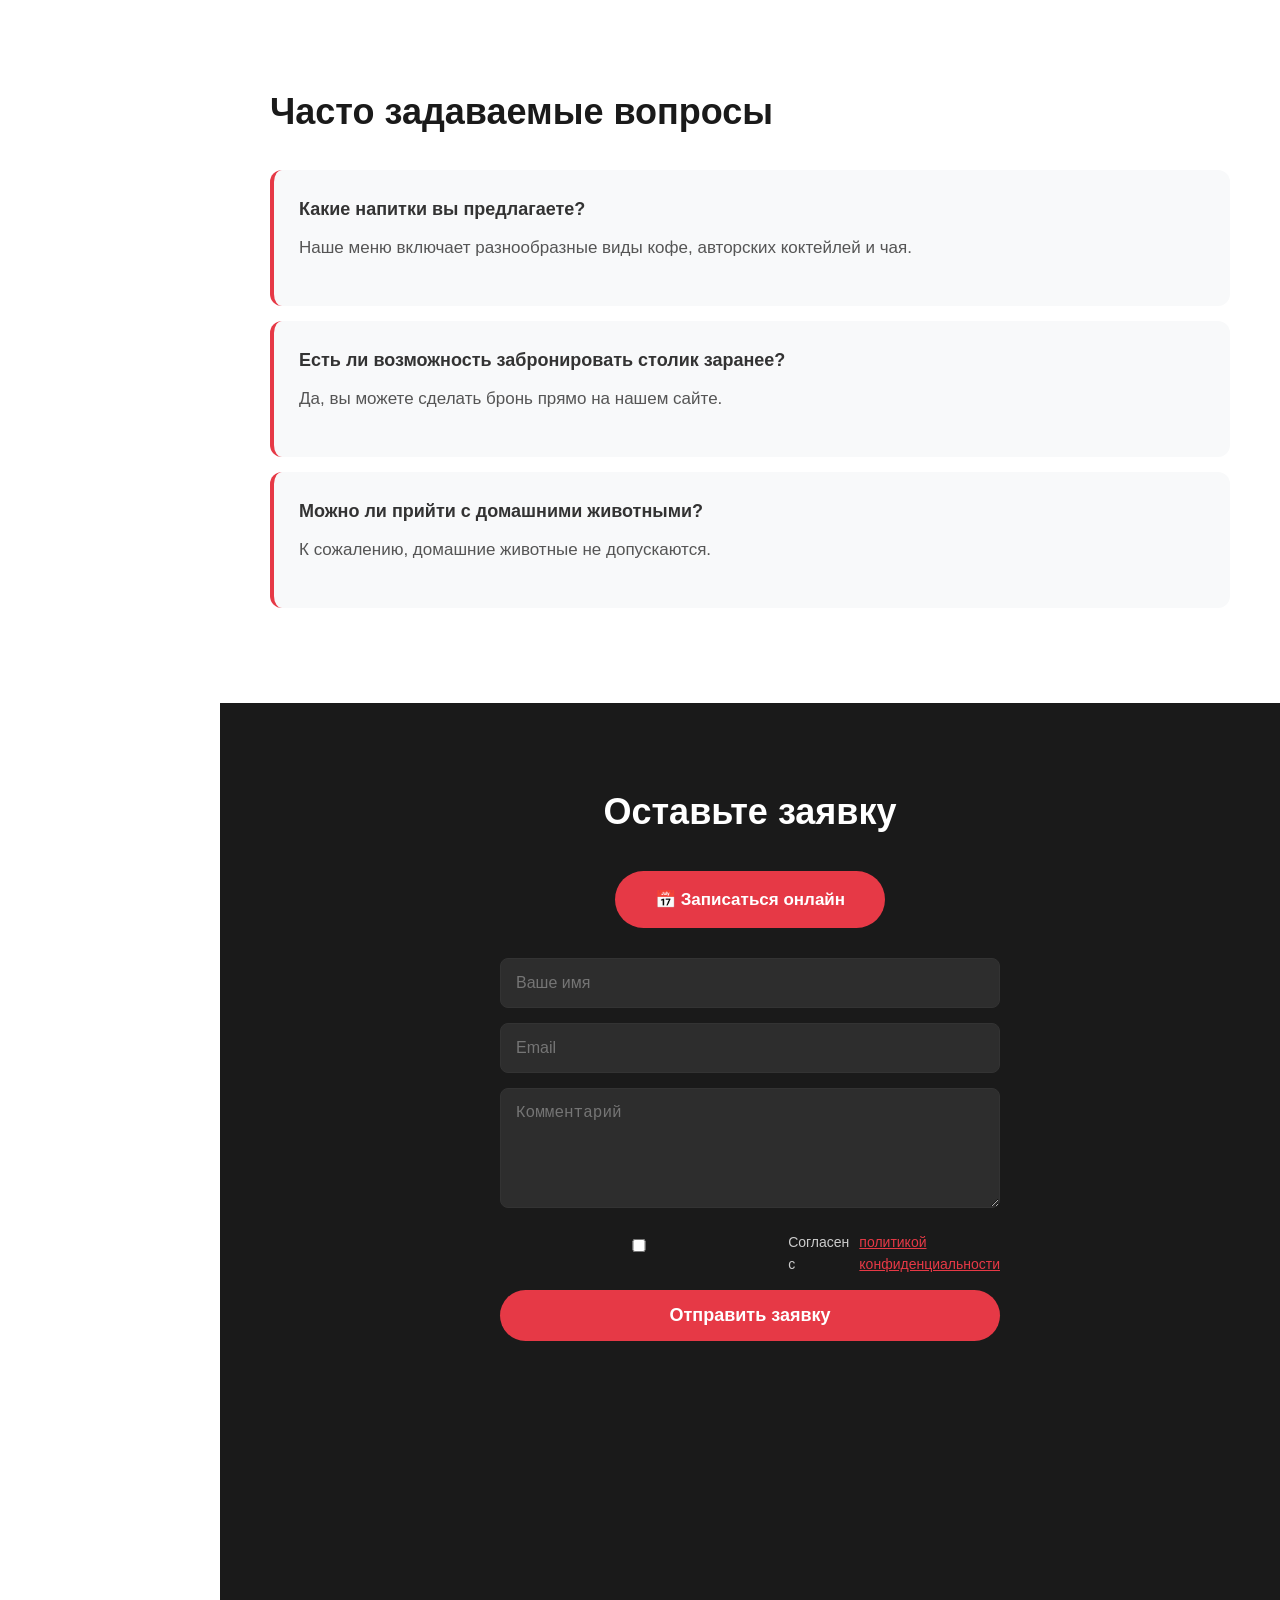
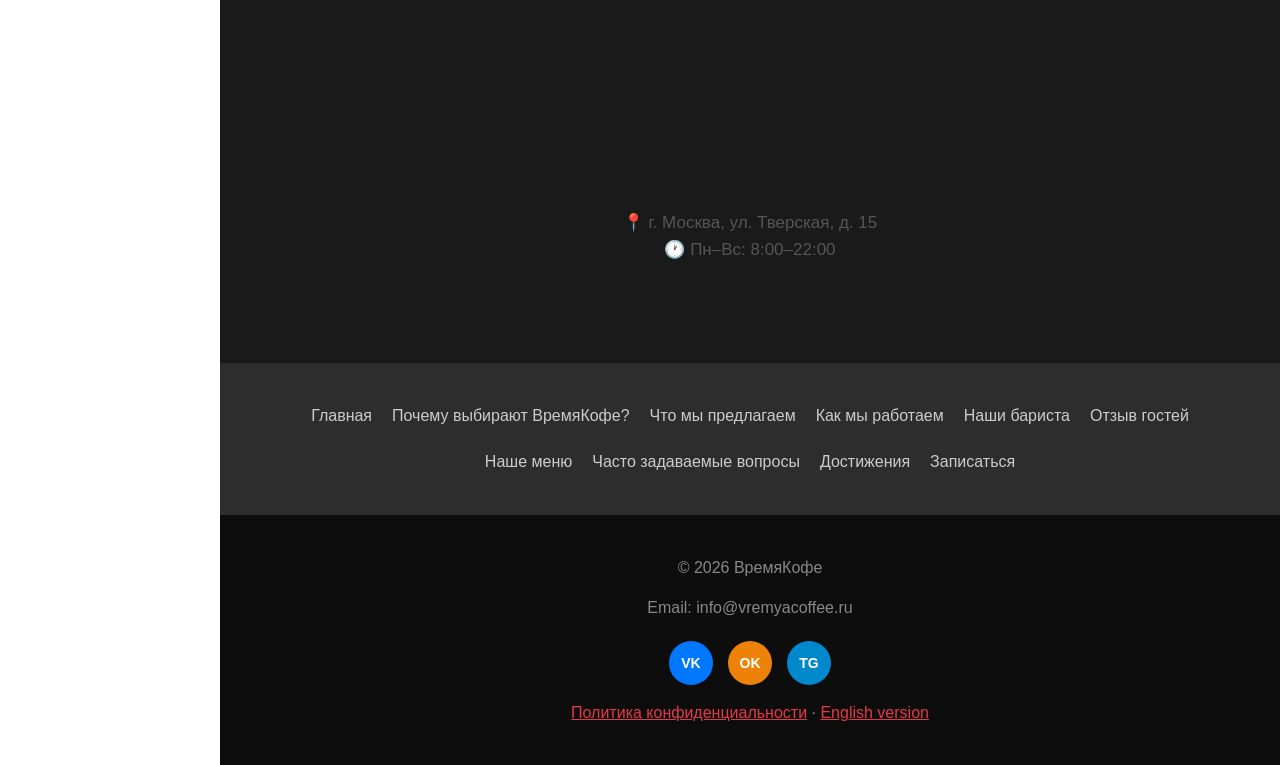
==== commit 859ce190: "Соцсети ВК/ОК/ТГ" ====
--- a/index.html
+++ b/index.html
@@ -49,6 +49,7 @@
 <footer>
 <p>© 2026 ВремяКофе</p>
 <div class="contacts"><p>Email: info@vremyacoffee.ru</p></div>
+<div class="social-links"><a href="https://vk.ru/klassik5_dev" target="_blank" class="social-icon vk" title="ВКонтакте">VK</a><a href="https://ok.ru/group/70000058787189" target="_blank" class="social-icon ok" title="Одноклассники">OK</a><a href="https://t.me/saitodel_spb" target="_blank" class="social-icon tg" title="Telegram">TG</a></div>
 <p class="privacy-link"><a href="privacy.html">Политика конфиденциальности</a> · <a href="en.html">English version</a></p>
 </footer>
 </main>
--- a/style.css
+++ b/style.css
@@ -0,0 +1,102 @@
+
+* { margin: 0; padding: 0; box-sizing: border-box; }
+body { font-family: 'Segoe UI', sans-serif; line-height: 1.6; color: #333; background: #fff; }
+.sidebar { position: fixed; left: 0; top: 0; width: 220px; height: 100vh; background: #1a1a1a; color: #fff; padding: 30px 20px; overflow-y: auto; z-index: 100; }
+.sidebar-logo { display: flex; align-items: center; gap: 10px; font-size: 18px; font-weight: bold; margin-bottom: 15px; word-break: break-word; }
+.sidebar-logo svg { height: 40px; width: auto; flex-shrink: 0; }
+.sidebar-slogan { color: #e63946; font-style: italic; font-size: 13px; margin-bottom: 30px; text-align: center; }
+.sidebar-menu { list-style: none; }
+.sidebar-menu li { margin-bottom: 12px; }
+.sidebar-menu a { color: #ccc; text-decoration: none; font-size: 15px; display: block; padding: 6px 0; }
+.sidebar-menu a:hover { color: #e63946; }
+.main-content { margin-left: 220px; }
+.hero { display: grid; grid-template-columns: 1fr 1fr; gap: 40px; padding: 80px 50px; background: linear-gradient(135deg, #1a1a1a 0%, #2d2d2d 100%); color: #fff; align-items: center; min-height: 70vh; }
+.hero-content h1 { font-size: 48px; margin-bottom: 20px; }
+.hero-content .subtitle { font-size: 22px; color: #e63946; margin-bottom: 15px; font-weight: 500; }
+.hero-content .description { font-size: 17px; color: #ccc; margin-bottom: 30px; }
+.hero-img-wrap { text-align: center; }
+.hero-img { width: 100%; max-width: 500px; border: 5px solid #e63946; box-shadow: 0 0 40px rgba(230,57,70,0.4); border-radius: 15px; }
+.cta-button { display: inline-block; background: #e63946; color: #fff; padding: 15px 40px; border-radius: 30px; text-decoration: none; font-weight: bold; transition: all 0.3s; }
+.cta-button:hover { background: #c1121f; transform: scale(1.05); }
+.section { padding: 80px 50px; max-width: 1100px; }
+.section h2 { font-size: 36px; margin-bottom: 30px; color: #1a1a1a; }
+.section p { font-size: 17px; color: #555; margin-bottom: 20px; }
+.img-wrap { text-align: center; margin: 30px 0; }
+.section-img { max-width: 600px; width: 100%; border-radius: 12px; box-shadow: 0 10px 30px rgba(0,0,0,0.1); }
+
+/* Секция «Об авторе» — фото слева, текст справа */
+.section.about-me { max-width: 1100px; }
+.about-me-content { display: grid; grid-template-columns: 280px 1fr; gap: 50px; align-items: start; }
+.about-me-photo { width: 100%; max-width: 280px; height: auto; border-radius: 15px; box-shadow: 0 10px 25px rgba(0,0,0,0.15); }
+.about-me-photo { width: 100%; border-radius: 15px; box-shadow: 0 15px 40px rgba(0,0,0,0.15); }
+.about-me-text h2 { text-align: left; }
+.about-me-text .features { display: block; margin-top: 20px; }
+.about-me-text .features li { background: #f8f9fa; padding: 12px 20px; border-radius: 8px; border-left: 4px solid #e63946; margin-bottom: 10px; font-weight: 500; }
+@media (max-width: 900px) { .about-me-content { grid-template-columns: 1fr; } }
+
+.features { list-style: none; display: grid; grid-template-columns: repeat(auto-fit, minmax(250px, 1fr)); gap: 20px; margin-top: 30px; }
+.features li { background: #f8f9fa; padding: 20px; border-radius: 10px; border-left: 4px solid #e63946; font-weight: 500; }
+.items-grid { display: grid; grid-template-columns: repeat(auto-fit, minmax(280px, 1fr)); gap: 30px; margin-top: 30px; }
+.item { background: #f8f9fa; padding: 30px; border-radius: 15px; }
+.item h3 { color: #e63946; margin-bottom: 15px; font-size: 20px; }
+.testimonial { border-left: 4px solid #e63946; font-style: italic; }
+.testimonial strong { display: block; margin-top: 10px; color: #1a1a1a; font-style: normal; }
+.process-grid { display: grid; grid-template-columns: repeat(auto-fit, minmax(200px, 1fr)); gap: 25px; margin-top: 30px; }
+.process-step { background: #f8f9fa; padding: 25px; border-radius: 15px; text-align: center; }
+.step-num { font-size: 36px; font-weight: bold; color: #e63946; margin-bottom: 15px; }
+.pricing-grid { display: grid; grid-template-columns: repeat(auto-fit, minmax(250px, 1fr)); gap: 25px; margin-top: 30px; }
+.price-card { background: #f8f9fa; padding: 35px 25px; border-radius: 15px; text-align: center; border: 2px solid transparent; }
+.price-card:hover { border-color: #e63946; }
+.price { font-size: 32px; font-weight: bold; color: #e63946; margin-bottom: 15px; }
+.faq-list { margin-top: 30px; }
+.faq-item { background: #f8f9fa; padding: 25px; border-radius: 12px; margin-bottom: 15px; border-left: 4px solid #e63946; }
+.faq-item h3 { margin-bottom: 10px; font-size: 18px; }
+.highlight { color: #e63946; font-weight: bold; text-decoration: underline; }
+.achievements { background: #1a1a1a; color: #fff; max-width: 100%; }
+.achievements h2 { color: #fff; text-align: center; }
+.ach-grid { display: grid; grid-template-columns: repeat(auto-fit, minmax(180px, 1fr)); gap: 30px; margin-top: 40px; }
+.ach-card { text-align: center; padding: 30px 20px; background: #2d2d2d; border-radius: 15px; }
+.ach-num { font-size: 48px; font-weight: bold; color: #e63946; margin-bottom: 10px; }
+.ach-label { color: #ccc; font-size: 15px; }
+.partners { background: #f8f9fa; max-width: 100%; }
+.partners-grid { display: grid; grid-template-columns: repeat(auto-fit, minmax(180px, 1fr)); gap: 25px; margin-top: 30px; }
+.partner-logo { background: #fff; padding: 30px; border-radius: 12px; text-align: center; font-weight: bold; color: #555; box-shadow: 0 5px 15px rgba(0,0,0,0.05); }
+.certificates { max-width: 1100px; }
+.certs-grid { display: grid; grid-template-columns: repeat(auto-fit, minmax(280px, 1fr)); gap: 25px; margin-top: 30px; }
+.cert-item { background: #f8f9fa; padding: 30px; border-radius: 15px; border-left: 4px solid #e63946; }
+.cert-item h3 { color: #1a1a1a; margin-bottom: 10px; }
+.contact { background: #1a1a1a; color: #fff; max-width: 100%; padding: 80px 50px; }
+.contact h2 { color: #fff; text-align: center; }
+.calendly-link { text-align: center; margin: 20px 0; }
+#contact-form { max-width: 500px; margin: 30px auto 0; }
+#contact-form input, #contact-form textarea { width: 100%; padding: 15px; margin-bottom: 15px; border: 1px solid #333; border-radius: 8px; background: #2d2d2d; color: #fff; font-size: 16px; }
+#contact-form textarea { height: 120px; }
+.checkbox-label { display: flex; align-items: center; gap: 10px; color: #ccc; font-size: 14px; margin-bottom: 15px; }
+.checkbox-label a { color: #e63946; }
+#contact-form button { background: #e63946; color: #fff; padding: 15px 40px; border: none; border-radius: 30px; cursor: pointer; font-size: 18px; font-weight: bold; width: 100%; }
+#contact-form button:hover { background: #c1121f; }
+.map-wrap { max-width: 800px; margin: 40px auto 20px; border-radius: 15px; overflow: hidden; }
+.contact-info { text-align: center; color: #ccc; margin-top: 20px; }
+.bottom-menu { background: #2d2d2d; padding: 40px 50px; }
+.bottom-menu ul { display: flex; flex-wrap: wrap; gap: 20px; list-style: none; justify-content: center; }
+.bottom-menu a { color: #ccc; text-decoration: none; }
+.bottom-menu a:hover { color: #e63946; }
+footer { background: #0d0d0d; color: #888; padding: 40px 50px; text-align: center; }
+footer .contacts { margin-top: 15px; }
+.social-links { margin-top: 20px; display: flex; gap: 15px; justify-content: center; flex-wrap: wrap; }
+.social-icon { display: inline-flex; align-items: center; justify-content: center; width: 44px; height: 44px; border-radius: 50%; background: #1a1a1a; color: #fff; text-decoration: none; font-weight: 700; font-size: 14px; transition: all 0.3s; }
+.social-icon:hover { transform: translateY(-3px); box-shadow: 0 6px 16px rgba(230, 57, 70, 0.4); }
+.social-icon.vk { background: #0077FF; }
+.social-icon.ok { background: #EE8208; }
+.social-icon.tg { background: #0088cc; }
+.privacy-link { margin-top: 15px; }
+.privacy-link a { color: #e63946; }
+@media (max-width: 900px) {
+.sidebar { position: static; width: 100%; height: auto; }
+.sidebar-menu { display: flex; flex-wrap: wrap; gap: 15px; }
+.main-content { margin-left: 0; }
+.hero { grid-template-columns: 1fr; padding: 40px 20px; }
+.hero-content h1 { font-size: 32px; }
+.section { padding: 50px 20px; }
+}
+    
